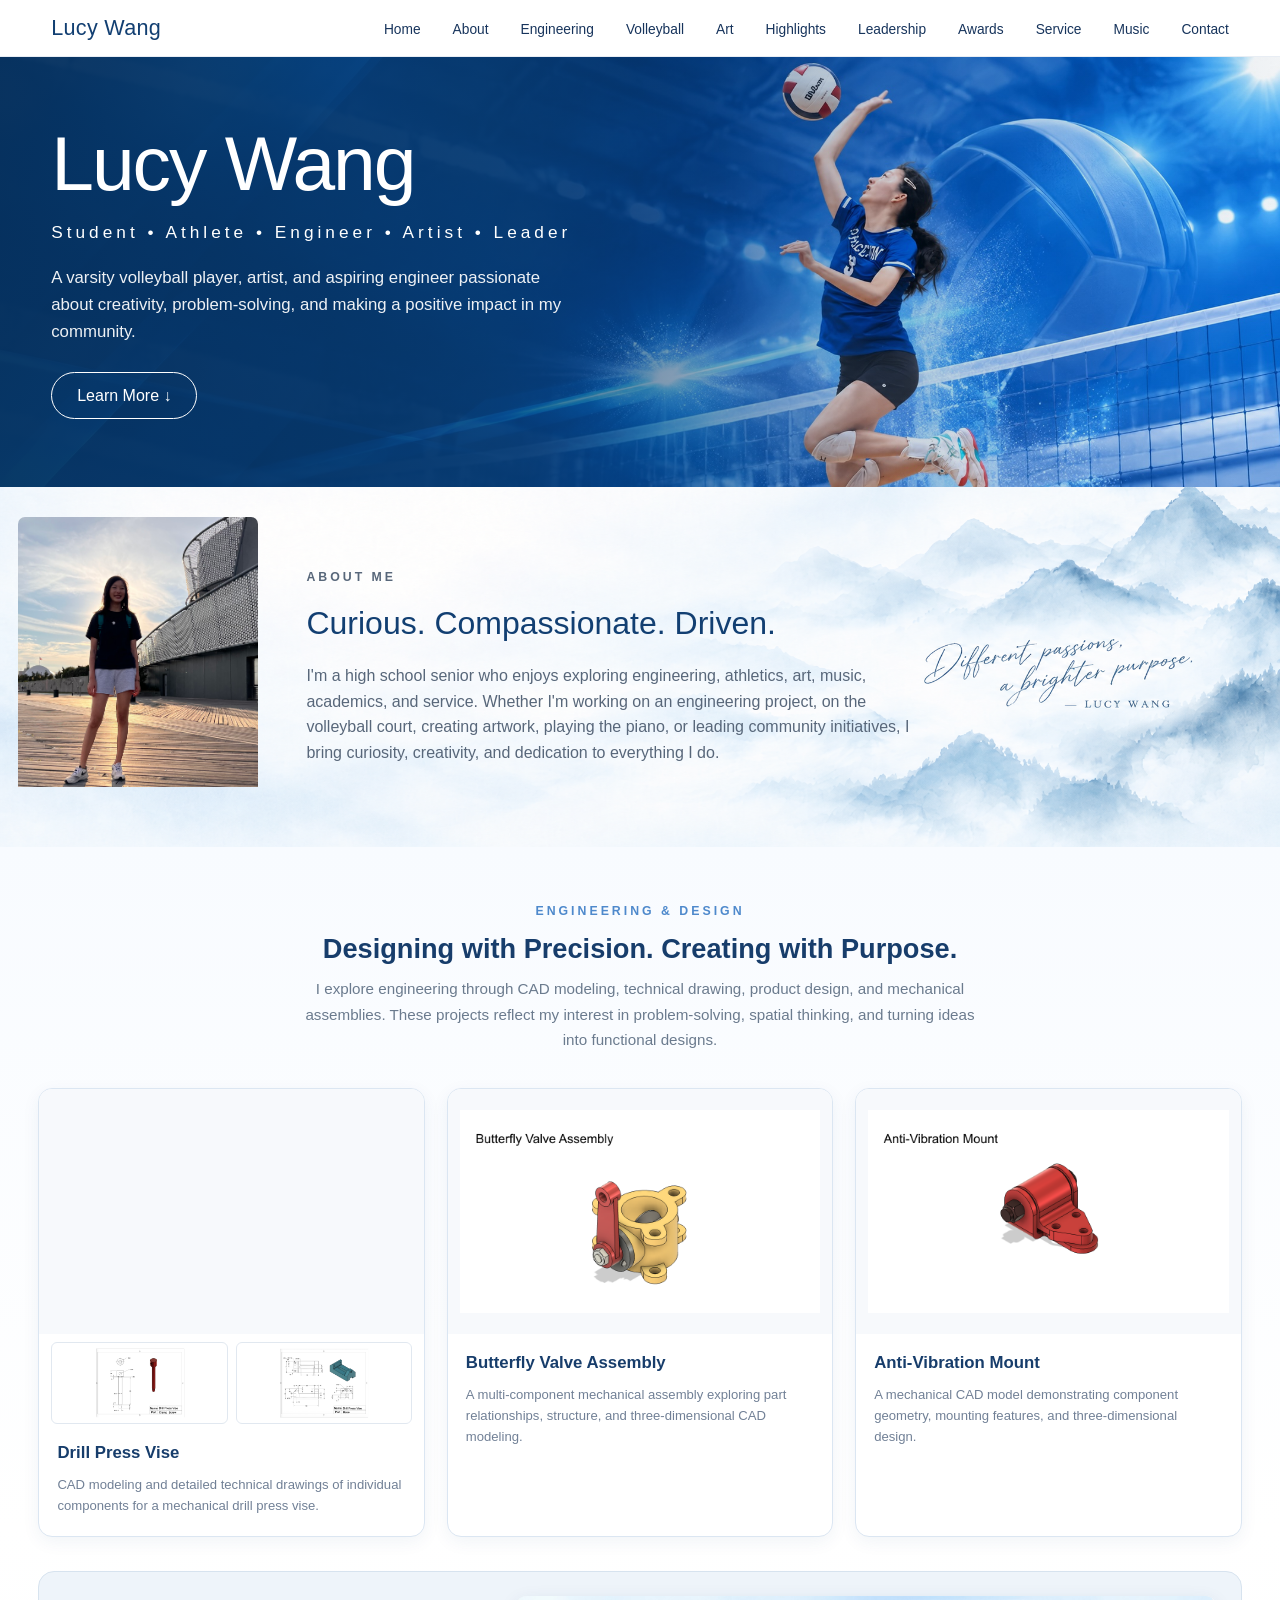
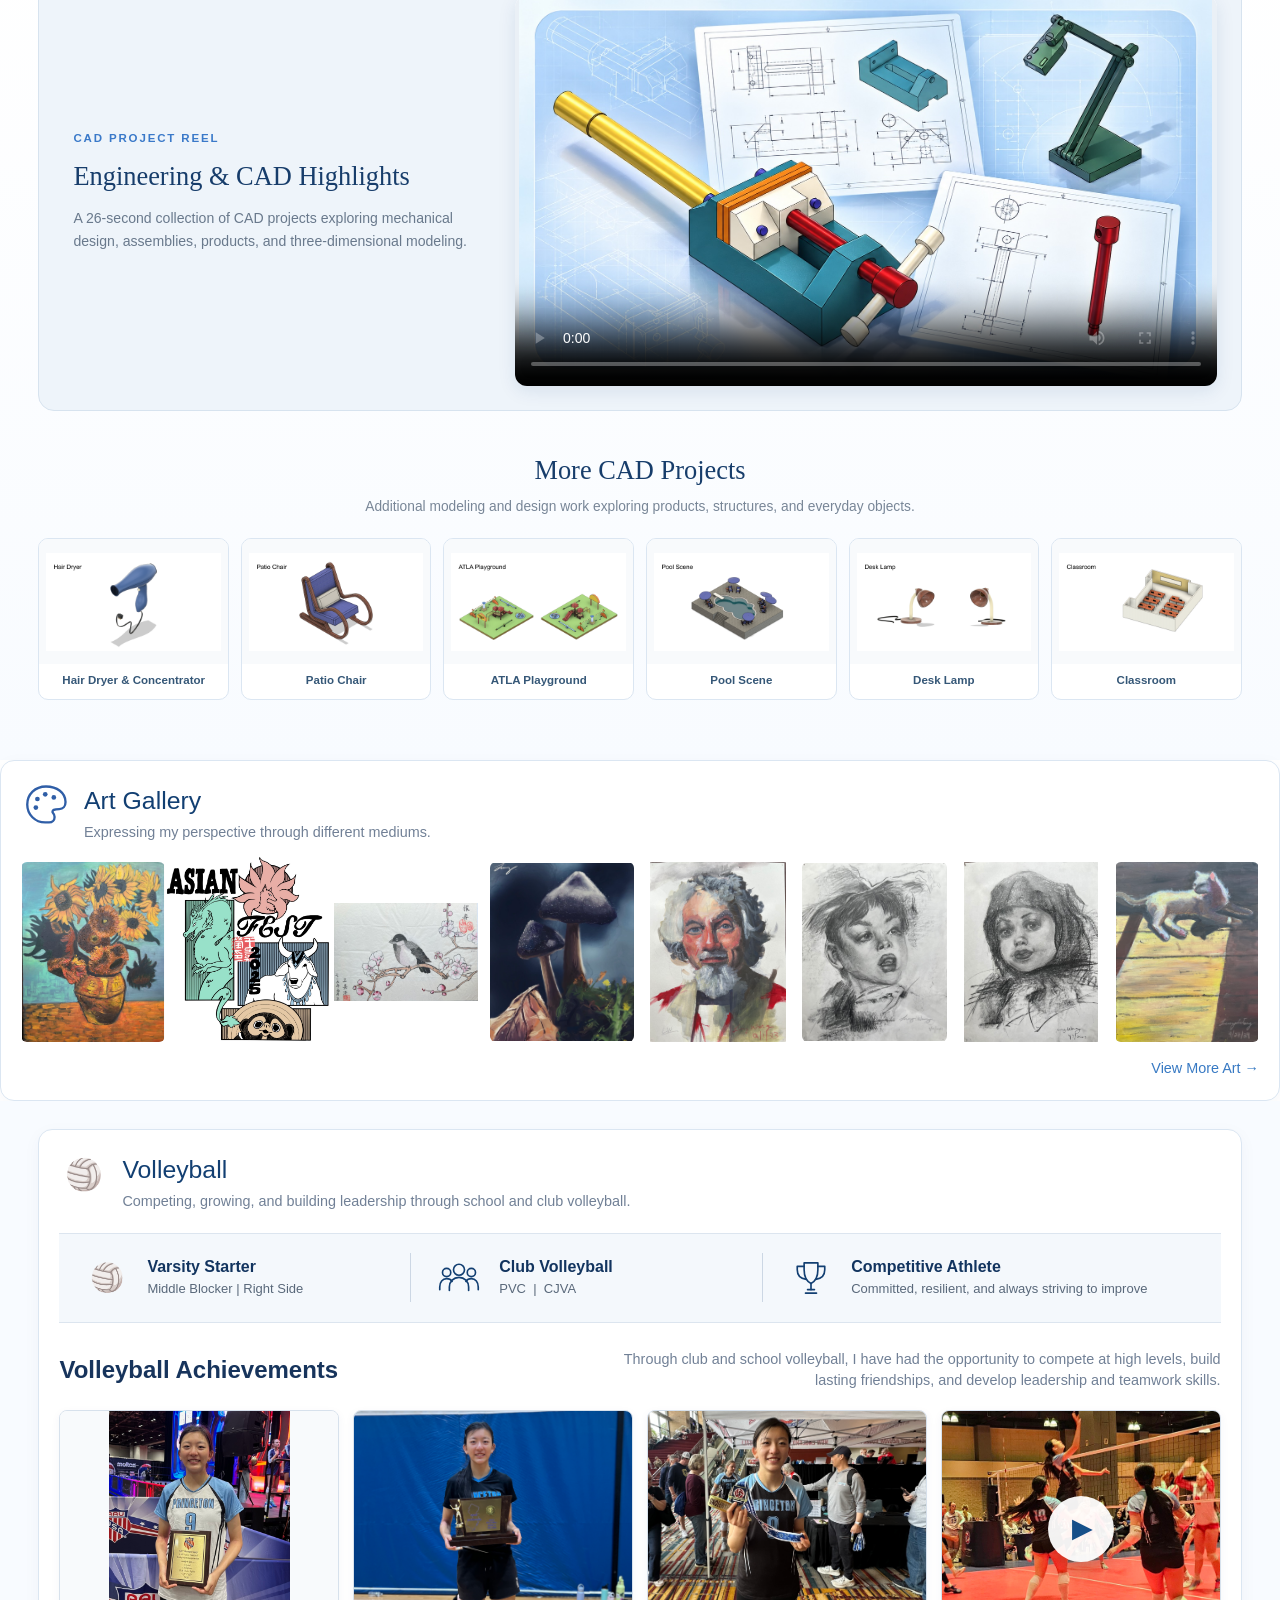
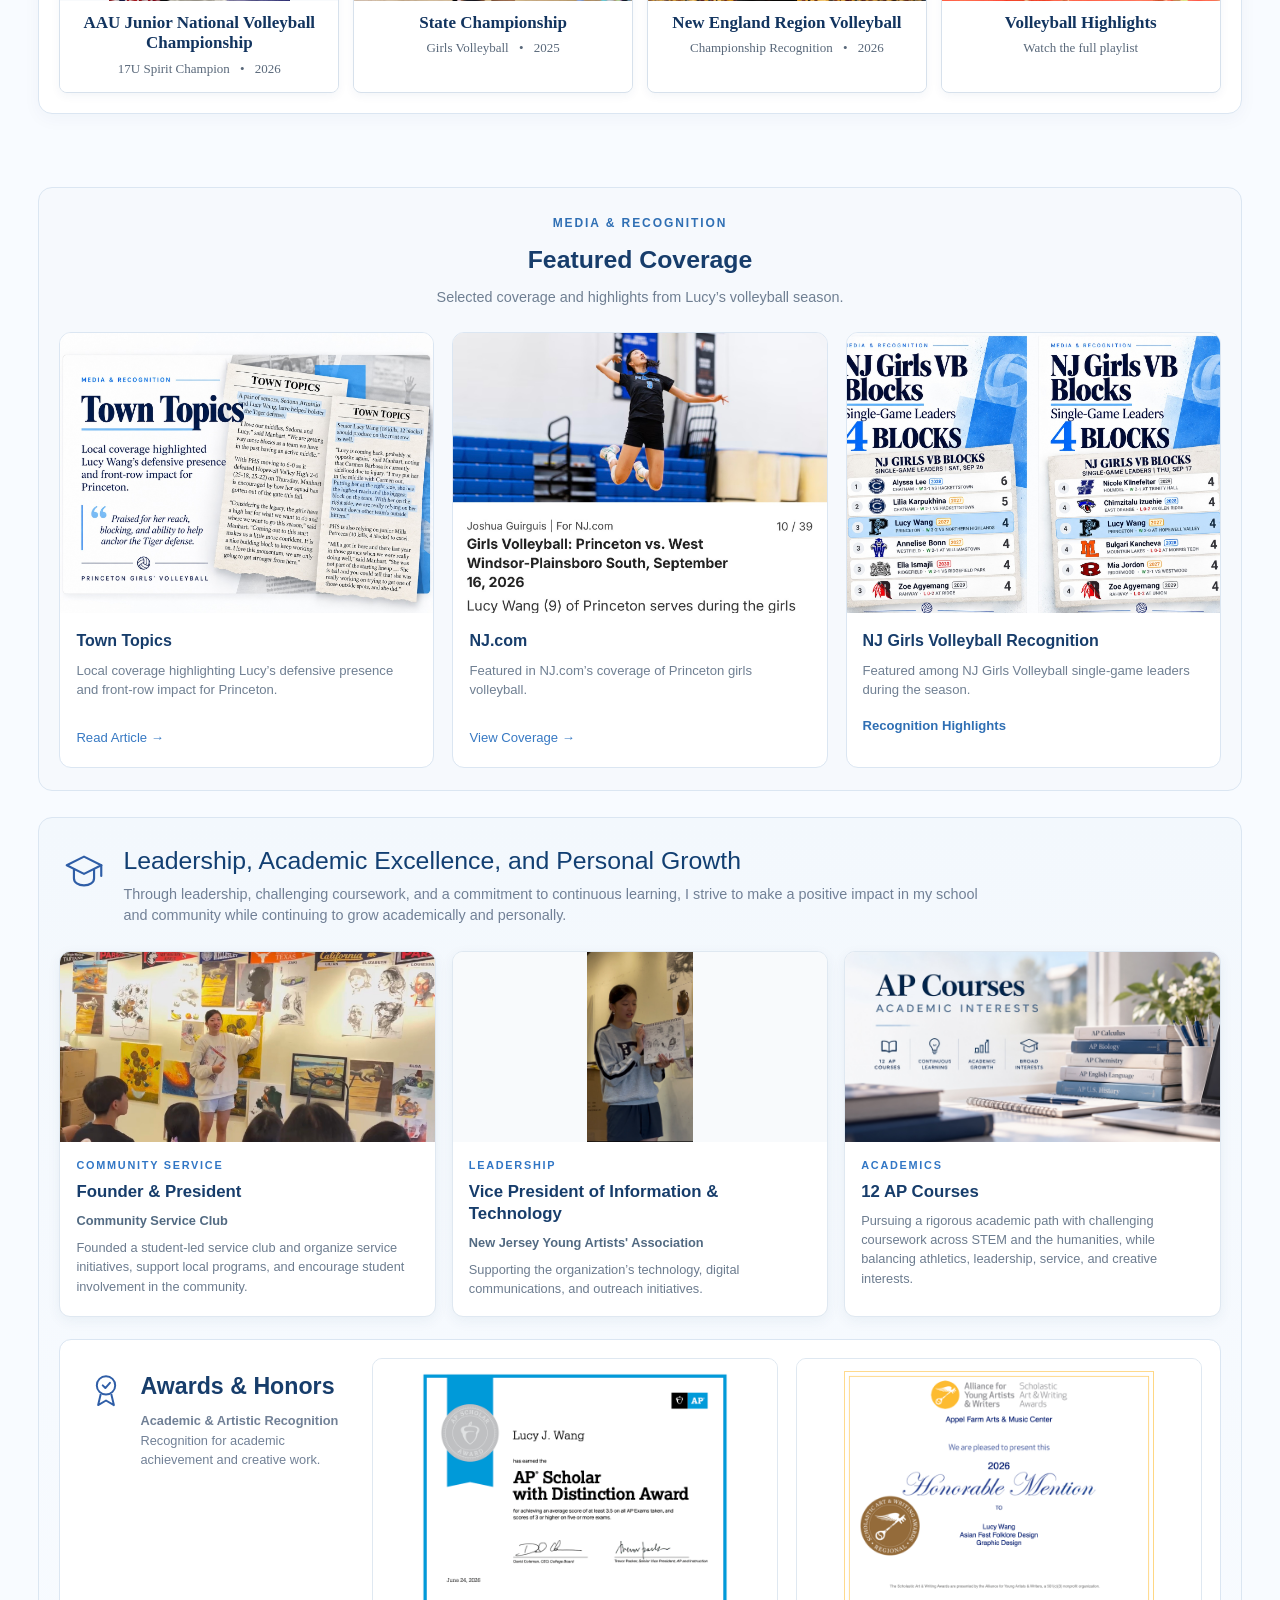
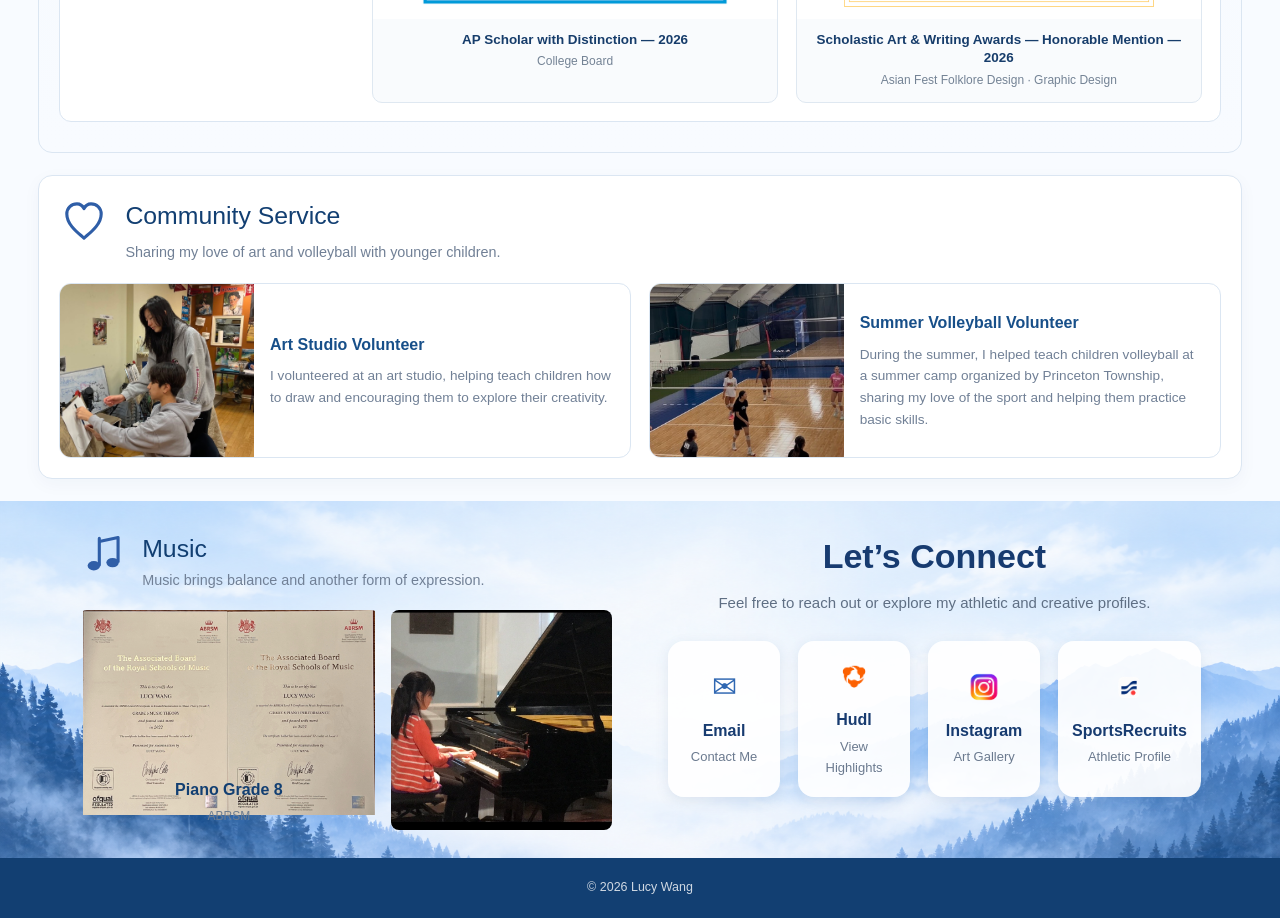
==== index.html @ 26592b7b "Update index.html" ====
<!DOCTYPE html>
<html lang="en">

<head>
  <meta charset="UTF-8">

  <meta name="viewport"
        content="width=device-width, initial-scale=1.0">

  <title>Lucy Wang | Student Portfolio</title>

  <link rel="stylesheet" href="style.css">

  <style>
  #leadership {
    grid-column: 1 / -1;
}

#leadership .leadership-grid {
    grid-template-columns: repeat(3, minmax(0, 1fr));
}
  #service {
    grid-column: 1 / -1;
    scroll-margin-top: 150px;
  }

  .service-grid {
    display: grid;
    grid-template-columns: repeat(2, minmax(0, 1fr));
    gap: 18px;
  }

  .service-card {
    display: grid;
    grid-template-columns: 34% minmax(0, 1fr);
    overflow: hidden;
    border: 1px solid #dbe6f2;
    border-radius: 12px;
    background: white;
  }

  .service-card img {
    width: 100%;
    height: 100%;
    min-height: 170px;
    object-fit: cover;
  }

  .service-content {
    padding: 16px;
    align-self: center;
  }

  .service-content h3 {
    margin-bottom: 8px;
    color: #174f89;
    font-size: 1rem;
  }

  .service-content p {
    color: #718096;
    font-size: 0.85rem;
    line-height: 1.6;
  }

  @media (max-width: 900px) {
    .service-grid {
      grid-template-columns: 1fr;
    }
  }
</style>
</head>


<body>


<!-- =========================
     HEADER / NAVIGATION
========================= -->

<header class="site-header">

  <div class="nav-container">

    <a href="#home" class="logo">
      Lucy Wang
    </a>

    <nav class="main-nav">

      <a href="#home">Home</a>

      <a href="#about">About</a>
      
      <a href="#engineering">Engineering</a>
      
     <a href="#volleyball-achievements">Volleyball</a>

      <a href="#art">Art</a>
      
      <a href="#highlights">Highlights</a>
      
       <a href="#leadership">Leadership</a>

      <a href="#awards">Awards</a>
      
      <a href="#service">Service</a>

      <a href="#music">Music</a>

      <a href="#contact">Contact</a>

    </nav>

  </div>

</header>



<main>


<!-- =========================
     HERO
========================= -->

<section class="hero" id="home">

  <div class="hero-overlay"></div>

  <div class="hero-content">

    <h1>Lucy Wang</h1>

    <p class="hero-subtitle">
      Student • Athlete • Engineer • Artist • Leader
    </p>

    <p class="hero-description">
      A varsity volleyball player, artist, and aspiring engineer passionate about creativity,
      problem-solving, and making a positive impact in my community.
    </p>

    <a href="#about" class="hero-button">
      Learn More ↓
    </a>

  </div>

</section>



<!-- =========================
     ABOUT ME
========================= -->

<section class="about-section" id="about">

  <div class="section-container about-grid">

    <div class="about-photo">

      <img
        src="images/lucy-portrait.jpg"
        alt="Portrait of Lucy Wang">

    </div>


    <div class="about-content">

      <p class="section-label">
        ABOUT ME
      </p>

      <h2>
        Curious. Compassionate. Driven.
      </h2>

      <p>
        I'm a high school senior who enjoys exploring engineering, athletics, art, music, academics, and service. 
        Whether I'm working on an engineering project, on the volleyball court, creating artwork, playing the piano, 
        or leading community initiatives, I bring curiosity, creativity, and dedication to everything I do.
      </p>

    </div>


    <div class="about-quote">

      <p>
       
      </p>


    </div>

  </div>

</section>
  
<!-- =========================
     ENGINEERING & DESIGN
========================= -->

<section class="engineering-section" id="engineering">

  <div class="section-container">

    <!-- Engineering Heading -->
    <div class="engineering-heading">

      <p class="section-label">ENGINEERING & DESIGN</p>

      <h2>Designing with Precision. Creating with Purpose.</h2>

      <p>
        I explore engineering through CAD modeling, technical drawing,
        product design, and mechanical assemblies. These projects reflect
        my interest in problem-solving, spatial thinking, and turning ideas
        into functional designs.
      </p>

    </div>


    <!-- =========================
         FEATURED PROJECTS
    ========================== -->

    <div class="engineering-featured">


      <!-- DRILL PRESS VISE -->
      <article class="engineering-project">

       <div class="engineering-main-image">

  <video
    autoplay
    muted
    loop
    playsinline
    class="engineering-main-video">

    <source
      src="videos/engineering-vise.mp4"
      type="video/mp4">

  </video>

</div>

        <div class="engineering-thumbnails">

          <img
            src="images/engineering-vise-clamp-screw.png"
            alt="Clamp Screw technical drawing">

          <img
            src="images/engineering-vise-base.png"
            alt="Drill Press Vise base technical drawing">

        </div>

        <div class="engineering-project-copy">

          <h3>Drill Press Vise</h3>

          <p>
            CAD modeling and detailed technical drawings of individual
            components for a mechanical drill press vise.
          </p>

        </div>

      </article>


      <!-- BUTTERFLY VALVE -->
      <article class="engineering-project">

        <div class="engineering-main-image">

          <img
            src="images/engineering-butterfly-valve.png"
            alt="Butterfly Valve Assembly CAD model">

        </div>

        <div class="engineering-project-copy">

          <h3>Butterfly Valve Assembly</h3>

          <p>
            A multi-component mechanical assembly exploring part
            relationships, structure, and three-dimensional CAD modeling.
          </p>

        </div>

      </article>


      <!-- ANTI-VIBRATION MOUNT -->
      <article class="engineering-project">

        <div class="engineering-main-image">

          <img
            src="images/engineering-anti-vibration.png"
            alt="Anti-Vibration Mount CAD model">

        </div>

        <div class="engineering-project-copy">

          <h3>Anti-Vibration Mount</h3>

          <p>
            A mechanical CAD model demonstrating component geometry,
            mounting features, and three-dimensional design.
          </p>

        </div>

      </article>

    </div>


    <!-- =========================
         26-SECOND CAD VIDEO
    ========================== -->

    <div class="engineering-reel">

      <div class="engineering-reel-text">

        <span class="engineering-reel-label">
          CAD PROJECT REEL
        </span>

        <h3>Engineering & CAD Highlights</h3>

        <p>
          A 26-second collection of CAD projects exploring mechanical
          design, assemblies, products, and three-dimensional modeling.
        </p>

      </div>


      <div class="engineering-video">

        <video
          controls
          preload="metadata"
          playsinline
          poster="images/engineering-video-cover.jpg">

          <source
            src="videos/engineering-cad-reel.mp4"
            type="video/mp4">

          Your browser does not support the video tag.

        </video>

      </div>

    </div>


    <!-- =========================
         MORE CAD PROJECTS
    ========================== -->

    <div class="engineering-more">

      <div class="engineering-more-heading">

        <h3>More CAD Projects</h3>

        <p>
          Additional modeling and design work exploring products,
          structures, and everyday objects.
        </p>

      </div>


      <div class="engineering-more-grid">


        <figure>
          <img
            src="images/engineering-hair-dryer.png"
            alt="Hair Dryer CAD model">

          <figcaption>
            Hair Dryer & Concentrator
          </figcaption>
        </figure>


        <figure>
          <img
            src="images/engineering-patio-chair.png"
            alt="Patio Chair CAD model">

          <figcaption>
            Patio Chair
          </figcaption>
        </figure>


        <figure>
          <img
            src="images/engineering-playground.png"
            alt="ATLA Playground CAD model">

          <figcaption>
            ATLA Playground
          </figcaption>
        </figure>


        <figure>
          <img
            src="images/engineering-pool.png"
            alt="Pool Scene CAD model">

          <figcaption>
            Pool Scene
          </figcaption>
        </figure>


        <figure>
          <img
            src="images/engineering-desk-lamp.png"
            alt="Desk Lamp CAD model">

          <figcaption>
            Desk Lamp
          </figcaption>
        </figure>


        <figure>
          <img
            src="images/engineering-classroom.png"
            alt="Classroom CAD model">

          <figcaption>
            Classroom
          </figcaption>
        </figure>


      </div>

    </div>

  </div>

</section>

  <!-- =====================
         ART
    ====================== -->

    <article class="portfolio-card"
             id="art">

      <div class="card-heading">

        <div>

         <span class="card-icon" aria-hidden="true">
  <svg viewBox="0 0 64 64" xmlns="http://www.w3.org/2000/svg">
    <path
      d="M32 7C18 7 8 17 8 30c0 13 10 23 23 23h5c4 0 7-3 7-7
         0-2-1-4-2-5-1-1-1-3 1-4 2-1 4-1 7-1 5 0 8-4 8-9
         C57 15 46 7 32 7z"
      fill="none"
      stroke="currentColor"
      stroke-width="3"
      stroke-linejoin="round"
    />
    <circle cx="21" cy="23" r="3" fill="currentColor"/>
    <circle cx="31" cy="17" r="3" fill="currentColor"/>
     <circle cx="42" cy="21" r="3" fill="currentColor"/>
    <circle cx="19" cy="34" r="3" fill="currentColor"/>
  </svg>
</span>

          <div>

            <h2>Art Gallery</h2>

            <p>
              Expressing my perspective through different mediums.
            </p>

          </div>

        </div>

      </div>


      <div class="art-grid">

  <img src="images/art1.jpg"
       alt="Artwork by Lucy Wang">

  <img src="images/asian-night-design.jpg"
  alt="Asian Night Design"
  class="asian-night-thumb"
>     
  <img src="images/art3.jpg"
       alt="Artwork by Lucy Wang">

  <img src="images/art5.jpg"
       alt="Artwork by Lucy Wang">

  <img src="images/art6.jpg"
       alt="Artwork by Lucy Wang">

  <img src="images/art7.jpg"
       alt="Artwork by Lucy Wang">

  <img src="images/art8.jpg"
       alt="Artwork by Lucy Wang">

    <img src="images/art2.jpg"
       alt="Artwork by Lucy Wang">

</div>


      <a
        class="text-link"
        href="art.html"
         target="_blank"
        rel="noopener noreferrer">

        View More Art →

      </a>

</article>
  
<!-- =========================
     VOLLEYBALL ACHIEVEMENTS
========================= -->

<section class="volleyball-achievements" id="volleyball-achievements">

  <div class="section-container">

    <!-- VOLLEYBALL SECTION HEADER -->

<div class="card-heading volleyball-main-heading">

  <div>

    <span class="card-icon">
      <img
        src="images/volleyball-icon.svg"
        alt="Volleyball icon"
        class="card-icon-img">
    </span>

    <div>

      <h2>Volleyball</h2>

      <p>
        Competing, growing, and building leadership through
        school and club volleyball.
      </p>

    </div>

  </div>

</div>

    <!-- =========================
         TOP THREE HIGHLIGHTS
    ========================== -->

    <div class="achievement-stats">


      <!-- VARSITY STARTER -->

      <div class="achievement-stat">

       <div class="achievement-symbol">
    <img
    src="images/volleyball-icon.svg"
    alt="Volleyball"
    class="achievement-volleyball-icon">
        </div>


        <div class="achievement-stat-text">

          <strong>
            Varsity Starter
          </strong>

          <span>
            Middle Blocker | Right Side
          </span>

        </div>

      </div>



      <!-- CLUB VOLLEYBALL -->

      <div class="achievement-stat">

        <div class="achievement-symbol">

          <!-- Team Line Icon -->
          <svg viewBox="0 0 64 64" aria-hidden="true">

            <circle
              cx="32"
              cy="20"
              r="8">
            </circle>

            <circle
              cx="14"
              cy="24"
              r="6">
            </circle>

            <circle
              cx="50"
              cy="24"
              r="6">
            </circle>

            <path
              d="M18 50v-5c0-8 6-14 14-14s14 6 14 14v5">
            </path>

            <path
              d="M4 49v-4c0-7 4-12 10-12 3 0 6 1 8 4">
            </path>

            <path
              d="M60 49v-4c0-7-4-12-10-12-3 0-6 1-8 4">
            </path>

          </svg>

        </div>


        <div class="achievement-stat-text">

          <strong>
            Club Volleyball
          </strong>

          <span>
            PVC &nbsp;|&nbsp; CJVA
          </span>

        </div>

      </div>



      <!-- COMPETITIVE ATHLETE -->

      <div class="achievement-stat">

        <div class="achievement-symbol">

          <!-- Trophy Line Icon -->
          <svg viewBox="0 0 64 64" aria-hidden="true">

            <path
              d="M22 10h20v10c0 10-4 17-10 20-6-3-10-10-10-20z">
            </path>

            <path
              d="M22 15H12v5c0 8 5 13 13 14">
            </path>

            <path
              d="M42 15h10v5c0 8-5 13-13 14">
            </path>

            <path
              d="M32 40v9">
            </path>

            <path
              d="M27 49h10">
            </path>

            <path
              d="M24 54h16">
            </path>

          </svg>

        </div>


        <div class="achievement-stat-text">

          <strong>
            Competitive Athlete
          </strong>

          <span>
            Committed, resilient, and always striving to improve
          </span>

        </div>

      </div>

    </div>



    <!-- =========================
         SECTION TITLE
    ========================== -->

    <div class="achievement-heading">

      <h2>
        Volleyball Achievements
      </h2>

      <p>
        Through club and school volleyball, I have had the opportunity
        to compete at high levels, build lasting friendships, and
        develop leadership and teamwork skills.
      </p>

    </div>



    <!-- =========================
         THREE ACHIEVEMENT CARDS
    ========================== -->

   <div class="achievement-grid">

  <!-- 1. AAU NATIONAL CHAMPIONSHIP -->
  <article class="achievement-card">

    <img
      src="images/volleyball-aau-champion.jpg"
      alt="AAU Junior National Volleyball Championship recognition">

    <div class="achievement-card-copy">
      <h3>AAU Junior National Volleyball Championship</h3>

      <p>
        17U Spirit Champion
        <span>•</span>
        2026
      </p>
    </div>

  </article>


  <!-- 2. STATE CHAMPIONSHIP -->
  <article class="achievement-card">

    <img
      src="images/volleyball-state-championship.jpg"
      alt="State Championship recognition">

    <div class="achievement-card-copy">
      <h3>State Championship</h3>

      <p>
        Girls Volleyball
        <span>•</span>
        2025
      </p>
    </div>

  </article>


  <!-- 3. NEW ENGLAND REGION -->
  <article class="achievement-card">

    <img
      src="images/volleyball-new-england.jpg"
      alt="New England Region Volleyball recognition">

    <div class="achievement-card-copy">
      <h3>New England Region Volleyball</h3>

      <p>
        Championship Recognition
        <span>•</span>
        2026
      </p>
    </div>

  </article>


  <!-- 4. VOLLEYBALL HIGHLIGHT -->
  <a
  class="achievement-card achievement-highlight"
  href="https://www.youtube.com/watch?v=K-hqTCpKHnc&list=PLHcpbSh4NYRc&index=1"
  target="_blank"
  rel="noopener noreferrer">
    
    <div class="highlight-image">

      <img
        src="images/volleyball-highlight.jpg"
        alt="Lucy Wang volleyball highlights">

      <div class="highlight-play">
        ▶
      </div>

    </div>

    <div class="achievement-card-copy">

      <h3>Volleyball Highlights</h3>

      <p>
        Watch the full playlist
      </p>

    </div>

  </a>

</div>

  </div>

</section>

<!-- END VOLLEYBALL ACHIEVEMENTS -->

<!-- =========================
     MAIN PORTFOLIO GRID
========================= -->

<section class="portfolio-section">

  <div class="section-container portfolio-grid">
    

<!-- =========================
     MEDIA & RECOGNITION
========================= -->

<section class="media-recognition" id="highlights">

    <div class="media-heading">
        <span>MEDIA & RECOGNITION</span>
        <h2>Featured Coverage</h2>
        <p>
            Selected coverage and highlights from Lucy’s volleyball season.
        </p>
    </div>

    <div class="media-grid">

        <!-- TOWN TOPICS -->
        <article class="media-card">

            <img
                src="images/town-topics.jpg"
                alt="Town Topics coverage of Lucy Wang and Princeton volleyball"
                class="media-image"
            >

            <div class="media-content">
                <h3>Town Topics</h3>

                <p>
                    Local coverage highlighting Lucy’s defensive presence
                    and front-row impact for Princeton.
                </p>

                <a
  href="https://www.towntopics.com/2026/09/02/phs-girls-volleyball-eyeing-a-state-title-4-peat-as-it-works-new-faces-into-its-starting-rotation/"
  target="_blank"
  rel="noopener noreferrer"
  class="text-link"
>
  Read Article →
</a>
            </div>

        </article>


        <!-- NJ.COM -->
        <article class="media-card">

            <img
                src="images/nj-com.jpg"
                alt="NJ.com coverage featuring Lucy Wang"
                class="media-image"
            >

            <div class="media-content">
                <h3>NJ.com</h3>

                <p>
                    Featured in NJ.com’s coverage of Princeton
                    girls volleyball.
                </p>

                <a
                    href="https://www.nj.com/highschoolsports/2026/09/girls-volleyball-photos-west-windsor-plainsboro-south-at-princeton-sept-26-2026.html"
                    target="_blank"
                    rel="noopener noreferrer"
                    class="text-link"
                >
                    View Coverage →
                </a>
            </div>

        </article>


        <!-- BLOCKS RECOGNITION -->
        <article class="media-card">

            <img
                src="images/blocks-recognition.jpg"
                alt="Lucy Wang listed among New Jersey single-game block leaders"
                class="media-image"
            >

            <div class="media-content">
                <h3>NJ Girls Volleyball Recognition</h3>

               <p>
    Featured among NJ Girls Volleyball single-game leaders during the season.
</p>

                <span class="recognition-label">
    Recognition Highlights
</span>
            </div>

        </article>

    </div>

</section>

    <!-- =========================
     LEADERSHIP & ACADEMICS
========================= -->

<section class="leadership-academics" id="leadership">

  <!-- SECTION HEADER -->
  <div class="leadership-main-heading">

    <span class="leadership-icon" aria-hidden="true">
      <svg viewBox="0 0 64 64" xmlns="http://www.w3.org/2000/svg">
        <path
          d="M8 24L32 12L56 24L32 36L8 24Z"
          fill="none"
          stroke="currentColor"
          stroke-width="3"
          stroke-linejoin="round"/>
        <path
          d="M18 30V42C18 48 24 52 32 52C40 52 46 48 46 42V30"
          fill="none"
          stroke="currentColor"
          stroke-width="3"
          stroke-linecap="round"/>
        <path
          d="M56 24V39"
          fill="none"
          stroke="currentColor"
          stroke-width="3"
          stroke-linecap="round"/>
      </svg>
    </span>

    <div>
     
      <h2>
        Leadership, Academic Excellence, and Personal Growth
      </h2>

      <p class="leadership-intro">
        Through leadership, challenging coursework, and a commitment to continuous learning, 
        I strive to make a positive impact in my school and community while continuing to grow academically and personally.
      </p>
    </div>

  </div>


  <!-- THREE MAIN CARDS -->
  <div class="leadership-academics-grid">

    <!-- COMMUNITY SERVICE CLUB -->
    <article class="la-card">

      <img
        src="images/leadership.jpg"
        alt="Community service activities">

      <div class="la-card-content">

        <span class="la-label">
          COMMUNITY SERVICE
        </span>

        <h3>
          Founder & President
        </h3>
         <p class="la-subtitle">
          Community Service Club
        </p>
        <p>
          Founded a student-led service club and organize service initiatives, 
          support local programs, and encourage student involvement in the community.
        </p>
        
      </div>

    </article>


    <!-- NJYAA -->
    <article class="la-card">

      <img
        src="images/njyaa.jpg"
        alt="New Jersey Young Artists' Association">

      <div class="la-card-content">

        <span class="la-label">
          LEADERSHIP
        </span>

        <h3>
          Vice President of Information & Technology
        </h3>

        <p class="la-subtitle">
          New Jersey Young Artists' Association
        </p>

        <p>
          Supporting the organization’s technology, digital communications, and outreach initiatives.
        </p>

      </div>

    </article>


    <!-- ACADEMICS -->
    <article class="la-card">

      <img
        src="images/academics.jpg"
        alt="Academic coursework">

      <div class="la-card-content">

        <span class="la-label">
          ACADEMICS
        </span>

        <h3>
          12 AP Courses
        </h3>

        <p>
          Pursuing a rigorous academic path with challenging coursework across STEM and the humanities,
          while balancing athletics, leadership, service, and creative interests.
        </p>

      </div>

    </article>

  </div>


  <!-- AWARDS & HONORS - FULL WIDTH ROW -->
 <div class="awards-honors-row" id="awards">
   
    <div class="awards-heading">

      <span class="awards-icon" aria-hidden="true">
        <svg viewBox="0 0 64 64" xmlns="http://www.w3.org/2000/svg">
          <circle
            cx="32"
            cy="25"
            r="14"
            fill="none"
            stroke="currentColor"
            stroke-width="3"/>
          <path
            d="M24 38L20 55L32 48L44 55L40 38"
            fill="none"
            stroke="currentColor"
            stroke-width="3"
            stroke-linejoin="round"/>
          <path
            d="M27 25L31 29L38 21"
            fill="none"
            stroke="currentColor"
            stroke-width="3"
            stroke-linecap="round"
            stroke-linejoin="round"/>
        </svg>
      </span>

      <div>
        <h3>
  Awards & Honors
</h3>

<p class="awards-subtitle">
  Academic & Artistic Recognition
</p>

<p>
  Recognition for academic achievement and creative work.
</p>
      </div>

    </div>


    <article class="award-certificate">

      <img
        src="images/ap-scholar-distinction.png"
        alt="AP Scholar with Distinction Award">

      <div class="award-certificate-copy">
        <strong>
          AP Scholar with Distinction — 2026
        </strong>

        <span>
          College Board
        </span>
      </div>

    </article>


    <article class="award-certificate">

      <img
        src="images/Honorable_Mention_Certificate.png"
        alt="Scholastic Art and Writing Awards Honorable Mention">

      <div class="award-certificate-copy">
        <strong>
          Scholastic Art & Writing Awards — Honorable Mention — 2026
        </strong>

        <span>
          Asian Fest Folklore Design · Graphic Design
        </span>
      </div>

    </article>

  </div>

</section>

<section class="portfolio-card" id="service">
 
    <div class="card-heading">

        <span class="card-icon" aria-hidden="true">
            <svg viewBox="0 0 64 64" xmlns="http://www.w3.org/2000/svg">
                <path
                    d="M32 54
                       C27 49 10 38 10 23
                       C10 15 16 10 23 10
                       C27 10 30 12 32 16
                       C34 12 37 10 41 10
                       C48 10 54 15 54 23
                       C54 38 37 49 32 54Z"
                    fill="none"
                    stroke="currentColor"
                    stroke-width="4"
                    stroke-linecap="round"
                    stroke-linejoin="round"/>
            </svg>
        </span>

        <div>
            <h2>Community Service</h2>
            <p>Sharing my love of art and volleyball with younger children.</p>
        </div>

    </div>

  
  <div class="service-grid">

    <article class="service-card">
      <img
        src="images/art-volunteer.jpg"
        alt="Lucy helping children learn to draw"
        loading="lazy">

      <div class="service-content">
        <h3>Art Studio Volunteer</h3>
        <p>
          I volunteered at an art studio, helping teach children
          how to draw and encouraging them to explore their creativity.
        </p>
      </div>
    </article>

    <article class="service-card">
      <img
        src="images/volleyball-volunteer.jpg"
        alt="Lucy teaching children volleyball at summer camp"
        loading="lazy">

      <div class="service-content">
        <h3>Summer Volleyball Volunteer</h3>
        <p>
          During the summer, I helped teach children volleyball at a summer camp organized
by Princeton Township, sharing my love of the sport and
          helping them practice basic skills.
        </p>
      </div>
    </article>

  </div>
</section>
 <div class="music-contact-row">
  <article class="portfolio-card"
             id="music">

      <div class="card-heading">

        <div>

          <span class="card-icon" aria-hidden="true">
  <svg viewBox="0 0 64 64" xmlns="http://www.w3.org/2000/svg">
    <path d="M26 12v34"
      fill="none"
      stroke="currentColor"
      stroke-width="4"
      stroke-linecap="round"/>
    <path d="M26 16l24-5v32"
      fill="none"
      stroke="currentColor"
      stroke-width="4"
      stroke-linejoin="round"/>
    <ellipse cx="19" cy="47" rx="8" ry="6" fill="currentColor"/>
    <ellipse cx="43" cy="43" rx="8" ry="6" fill="currentColor"/>
  </svg>
</span>

          <div>

            <h2>Music</h2>

            <p>
              Music brings balance and another form of expression.
            </p>

          </div>

        </div>

      </div>


      <div class="music-grid">

        <img
          src="images/piano.jpg"
          alt="Lucy playing piano">


        <div class="certificate-card">

          <img
            src="images/piano-certificate.jpg"
            alt="Piano Grade 8 Certificate">

          <div class="certificate-caption">

            <strong>
              Piano Grade 8
            </strong>

            <span>
              ABRSM
            </span>

          </div>

        </div>

      </div>

    </article>


<!-- =========================
     CONTACT
========================= -->

  <section id="contact" class="contact-section">
  <div class="contact-overlay">
    <div class="contact-container">
      <h2>Let’s Connect</h2>
      <p class="contact-subtitle">
        Feel free to reach out or explore my athletic and creative profiles.
      </p>

      <div class="contact-links">
        <!-- Email -->
        <a href="mailto:shangxu0619@gmail.com" class="contact-card">
          <div class="email-icon">✉</div>
          <h3>Email</h3>
          <p>Contact Me</p>
        </a>

        <!-- Hudl -->
<a href="https://www.hudl.com/profile/24652477/Lucy-Wang/"
   target="_blank"
   rel="noopener noreferrer"
   class="contact-card">

  <img src="images/hudl-logo.png"
       alt="Hudl"
       class="contact-logo-img">

  <h3>Hudl</h3>
  <p>View Highlights</p>

</a>
       <!-- Instagram -->
<a href="https://www.instagram.com/luce_leaf/"
   target="_blank"
   rel="noopener noreferrer"
   class="contact-card">

  <img src="images/instagram-logo.png"
       alt="Instagram"
       class="contact-logo-img">

  <h3>Instagram</h3>
  <p>Art Gallery</p>

</a>

        <!-- SportsRecruits -->
        <a href="https://my.sportsrecruits.com/athlete/lucy_wang/" target="_blank" class="contact-card">
          <img src="images/sportsrecruits-logo.png" alt="SportsRecruits" class="contact-logo-img">
          <h3>SportsRecruits</h3>
          <p>Athletic Profile</p>
        </a>
      </div>
    </div>
  </div>
</section>
 </div>
    
 </div>
</section>
<!-- =========================
     FOOTER
========================= -->

<footer>

  <p>
    © 2026 Lucy Wang
  </p>

</footer>

  <div class="cad-lightbox" id="cadLightbox">
  <span class="cad-lightbox-close" id="cadLightboxClose">&times;</span>
  <img id="cadLightboxImage" src="" alt="Expanded CAD project">
</div>
  
<script>
  if ('scrollRestoration' in history) {
    history.scrollRestoration = 'manual';
  }

  window.addEventListener('load', function () {
    setTimeout(function () {
      window.scrollTo(0, 0);
    }, 50);
  });

const volleyballHighlight = document.querySelector('.achievement-highlight');

if (volleyballHighlight && window.innerWidth <= 768) {
  volleyballHighlight.href =
    'https://www.youtube.com/embed?listType=playlist&list=PLHcpbSh4NYRc&autoplay=1&playsinline=1';
} 

const cadImages = document.querySelectorAll(
  '.engineering-main-image img, .engineering-thumbnails img, .engineering-more-grid img'
);
const cadLightbox = document.getElementById('cadLightbox');
const cadLightboxImage = document.getElementById('cadLightboxImage');
const cadLightboxClose = document.getElementById('cadLightboxClose');

cadImages.forEach(function(img) {
  img.addEventListener('click', function() {
    cadLightboxImage.src = this.src;
    cadLightboxImage.alt = this.alt;
    cadLightbox.classList.add('active');
  });
});

cadLightboxClose.addEventListener('click', function() {
  cadLightbox.classList.remove('active');
});

cadLightbox.addEventListener('click', function(event) {
  if (event.target === cadLightbox) {
    cadLightbox.classList.remove('active');
  }
});
</script>
  
<script>
document.addEventListener('DOMContentLoaded', function () {

  const lightbox = document.getElementById('cadLightbox');
  const lightboxImage = document.getElementById('cadLightboxImage');
  const closeButton = document.getElementById('cadLightboxClose');

  document.addEventListener('click', function (event) {

    const img = event.target.closest(
      '.engineering-main-image img, .engineering-thumbnails img, .engineering-more-grid img'
    );

    if (img) {
      lightboxImage.src = img.src;
      lightboxImage.alt = img.alt || 'CAD project';
      lightbox.classList.add('active');
    }

  });

  closeButton.addEventListener('click', function (event) {
    event.stopPropagation();
    lightbox.classList.remove('active');
  });

  lightbox.addEventListener('click', function (event) {
    if (event.target === lightbox) {
      lightbox.classList.remove('active');
    }
  });

});
</script>
  
</body>

</html>
---- style.css ----
/* =====================================
   BASIC RESET
===================================== */

* {
  margin: 0;
  padding: 0;
  box-sizing: border-box;
}


html {
  scroll-behavior: smooth;
}


body {
  font-family:
    Arial,
    Helvetica,
    sans-serif;

  color: #17345c;
  background: #ffffff;

  line-height: 1.6;
}

/* ===== MOBILE MUSIC PHOTO FIX ===== */
@media (max-width: 680px) {

  .music-grid {
    grid-template-columns: 1fr !important;
  }

  .music-grid > img {
    width: 100% !important;
    height: auto !important;
    max-height: none !important;
    object-fit: contain !important;
    object-position: center !important;
  }

}
img {
  display: block;
  width: 100%;
}


a {
  text-decoration: none;
  color: inherit;
}



/* =====================================
   GENERAL LAYOUT
===================================== */

.section-container {
  width: min(1260px, 94%);
  margin: 0 auto;
}



/* =====================================
   HEADER
===================================== */

.site-header {
  background: rgba(255, 255, 255, 0.97);

  position: sticky;
  top: 0;

  z-index: 1000;

  border-bottom: 1px solid #e8edf4;
}


.nav-container {
  width: min(1180px, 92%);

  margin: auto;

  height: 56px;

  display: flex;

  justify-content: space-between;
  align-items: center;
}


.logo {
  font-size: 1.35rem;

  color: #123f72;

  font-weight: 500;

  letter-spacing: 0.3px;
}


.main-nav {
  display: flex;

  gap: 32px;
}


.main-nav a {
  font-size: 0.86rem;

  color: #17345c;

  position: relative;

  padding: 18px 0 14px;
}


.main-nav a::after {
  content: "";

  position: absolute;

  left: 0;
  bottom: 10px;

  height: 2px;
  width: 0;

  background: #3a79c9;

  transition: 0.3s;
}


.main-nav a:hover::after {
  width: 100%;
}



/* =====================================
   HERO
===================================== */

.hero {
  min-height: 430px;

  background-image:
    url("images/hero-volleyball.jpg");

  background-size: cover;

  background-position:
80% center;
  position: relative;

  display: flex;

  align-items: center;
}


.hero-overlay {
  position: absolute;

  inset: 0;

  background:
    linear-gradient(
      90deg,
      rgba(6, 48, 91, 0.93) 0%,
      rgba(8, 59, 108, 0.77) 38%,
      rgba(5, 51, 96, 0.22) 68%,
      rgba(5, 51, 96, 0.05) 100%
    );
}


.hero-content {
  width: min(1180px, 92%);

  margin: auto;

  position: relative;

  z-index: 2;

  color: white;
}


.hero h1 {
  font-size: clamp(3.2rem, 6vw, 5.6rem);

  font-weight: 400;

  letter-spacing: -2px;

  line-height: 1;
}


.hero-subtitle {
  margin-top: 18px;

  font-size: 1.08rem;

  letter-spacing: 4px;
}


.hero-description {
  width: min(520px, 90%);

  margin-top: 18px;

  font-size: 1.05rem;

  color: rgba(255, 255, 255, 0.93);
}


.hero-button {
  display: inline-block;

  margin-top: 26px;

  padding: 10px 25px;

  border: 1px solid white;

  border-radius: 30px;

  color: white;

  transition: 0.3s;
}


.hero-button:hover {
  background: white;

  color: #123f72;
}



/* =====================================
   ABOUT
===================================== */

.about-section {
  padding: 30px 0;

  background-image: url("images/about-background.png");
  background-size: cover;
  background-position: center right;
  background-repeat: no-repeat;
}


.about-grid {
  display: grid;

  grid-template-columns:
    240px 1fr 280px;

  gap: 28px;

  align-items: center;
}


.about-photo img {
  width: 100%;
  height: 300px;
  object-fit: contain;
  object-position: center top;
  border-radius: 7px;
  background: transparent;
   transform: translateX(-20px);
}


.section-label {
  font-size: 0.77rem;

  color: #4e89cc;

  letter-spacing: 3px;

  margin-bottom: 10px;

  font-weight: bold;
}


.about-content h2 {
  font-size: 2rem;

  font-weight: 400;

  margin-bottom: 14px;

  color: #123f72;
}


.about-content p {
  color: #58677a;

  max-width: 650px;
}


.about-quote {
  text-align: center;

  color: #2b69a9;

  padding: 30px;
}


.about-quote p {
  font-family:
    Georgia,
    serif;

  font-style: italic;

  font-size: 1.45rem;
}


.about-quote span {
  display: block;

  margin-top: 12px;

  font-size: 0.75rem;

  letter-spacing: 2px;

  text-transform: uppercase;
}



/* =====================================
   PORTFOLIO AREA
===================================== */

.portfolio-section {
  background: #f8fbff;

  padding: 35px 0 0;
}


.portfolio-grid {
  display: grid;

  grid-template-columns:
    repeat(2, 1fr);

  gap: 22px;
}


.portfolio-card {
  background: white;

  border:
    1px solid #dbe6f2;

  border-radius: 14px;

  padding: 20px;

  box-shadow:
    0 5px 18px
    rgba(18, 63, 114, 0.04);
}
/* ========================================
   MEDIA & RECOGNITION
======================================== */

.media-recognition {
  grid-column: 1 / -1;
  margin: 10px 0 4px;
  padding: 26px 20px 22px;

  background: #f6f9fd;
  border: 1px solid #dbe6f2;
  border-radius: 14px;
}


.media-heading {
  text-align: center;
  margin-bottom: 24px;
}


.media-heading span {
  display: block;

  color: #2f6fb4;
  font-size: 0.75rem;
  font-weight: 600;
  letter-spacing: 0.16em;

  margin-bottom: 7px;
}


.media-heading h2 {
  margin: 0 0 7px;

  color: #173d6b;
  font-size: 1.55rem;
  font-weight: 600;
}


.media-heading p {
  margin: 0;

  color: #6f7f92;
  font-size: 0.9rem;
  line-height: 1.5;
}


/* 3 media cards */
.media-grid {
  display: grid;
  grid-template-columns: repeat(3, 1fr);
  gap: 18px;
}


.media-card {
  overflow: hidden;

  background: #ffffff;
  border: 1px solid #dbe6f2;
  border-radius: 12px;

  transition: transform 0.25s ease,
              box-shadow 0.25s ease;
}


.media-card:hover {
  transform: translateY(-3px);
  box-shadow: 0 8px 22px rgba(30, 68, 110, 0.12);
}


.media-image {
  display: block;

  width: 100%;
  aspect-ratio: 4 / 3;
  object-fit: cover;
}


.media-content {
  padding: 15px 16px 17px;
}


.media-content h3 {
  margin: 0 0 7px;

  color: #173d6b;
  font-size: 1rem;
}


.media-content p {
  margin: 0 0 12px;

  color: #6f7f92;
  font-size: 0.82rem;
  line-height: 1.5;
}


.media-content .text-link {
  font-size: 0.82rem;
}


.recognition-label {
  color: #2f6fb4;
  font-size: 0.82rem;
  font-weight: 600;
}


/* PHONE / TABLET */
@media (max-width: 800px) {

  .media-grid {
    grid-template-columns: 1fr;
  }

  .media-recognition {
    padding: 22px 16px;
  }

  .media-heading h2 {
    font-size: 1.35rem;
  }

}

.card-heading > div {
  display: flex;

  gap: 13px;

  align-items: flex-start;

  margin-bottom: 18px;
}


.card-icon {
  width: 50px;
  height: 50px;
  min-width: 50px;
  display: flex;
  align-items: center;
  justify-content: center;
  color: #2f5ea7;
  flex-shrink: 0;
}

.card-icon svg {
  width: 100%;
  height: 100%;
  display: block;
}

.card-heading .card-icon-img {
  width: 50px !important;
  height: 50px !important;
  max-width: 50px !important;
  max-height: 50px !important;
  min-width: 50px !important;

  object-fit: contain !important;
  display: block !important;
  position: static !important;
  inset: auto !important;
  flex-shrink: 0 !important;
}
.card-heading h2 {
  font-size: 1.55rem;

  font-weight: 500;

  color: #123f72;
}


.card-heading p {
  color: #718096;

  font-size: 0.9rem;
}



/* =====================================
   VOLLEYBALL
===================================== */

.volleyball-grid {
  display: grid;

  grid-template-columns:
    1.3fr 1fr;

  gap: 12px;
}


.video-card {
  min-height: 250px;

  position: relative;

  overflow: hidden;

  border-radius: 8px;
}


.video-card img {
  width: 100%;
  height: 100%;

  object-fit: cover;

  position: absolute;

  inset: 0;
}


.video-dark-overlay {
  position: absolute;

  inset: 0;

  background:
    linear-gradient(
      180deg,
      transparent 45%,
      rgba(0, 0, 0, 0.65)
    );
}



.play-button {
  position: absolute;
  right: 18px;
  bottom: 18px;

  width: 60px;
  height: 60px;
  border-radius: 50%;

  background: rgba(255, 255, 255, 0.92);
  color: #123f72;

  display: flex;
  align-items: center;
  justify-content: center;

  font-size: 24px;
  line-height: 1;

  z-index: 3;
  box-shadow: 0 6px 18px rgba(0, 0, 0, 0.18);

  transition: background 0.2s ease,
              color 0.2s ease,
              transform 0.15s ease,
              box-shadow 0.2s ease;
}
.play-button span {
  display: block;
  transform: translateX(2px);
}
.video-card:hover .play-button {
  background: #2f5ea7;
  color: white;
  box-shadow: 0 8px 20px rgba(47, 94, 167, 0.28);
}
.video-card:active .play-button {
  transform: scale(0.92);
}
border: 2px solid rgba(255, 255, 255, 0.9);


.video-card:hover
.play-button {
  transform:
    translate(-50%, -50%)
    scale(1.1);
}


.video-caption {
  position: absolute;
  left: 20px;
  bottom: 18px;

  z-index: 3;

  font-family: Arial, Helvetica, sans-serif;
  color: white;
}

.video-caption strong {
  display: block;
  font-size: 1.15rem;
  font-weight: 600;
  line-height: 1.2;
  margin-bottom: 5px;
}

.video-caption span {
  display: block;
  font-size: 0.88rem;
  font-weight: 400;
  line-height: 1.3;
}

  color:
    rgba(255, 255, 255, 0.8);
}


.volleyball-secondary img {
  height: 165px;

  object-fit: cover;

  border-radius: 8px;
}


.sport-tags {
  display: grid;

  grid-template-columns:
    repeat(2, 1fr);

  gap: 8px;

  margin-top: 9px;
}


.sport-tag {
  background: #edf5ff;

  padding: 10px;

  border-radius: 7px;
}


.sport-tag strong {
  display: block;

  font-size: 0.84rem;

  color: #1c5796;
}


.sport-tag span {
  font-size: 0.7rem;

  color: #718096;
}

/* VOLLEYBALL HIGHLIGHT PLAY BUTTON */

.highlight-image {
  position: relative;
}

.highlight-play {
  position: absolute;

  left: 50%;
  top: 62%;

  transform: translate(-50%, -50%);

  width: 66px;
  height: 66px;

  border-radius: 50%;

  display: flex;
  align-items: center;
  justify-content: center;

  background: rgba(255, 255, 255, 0.94);

  color: #174f89;

  font-size: 27px;

  padding-left: 4px;

  box-shadow:
    0 5px 18px
    rgba(0, 0, 0, 0.24);

  transition:
    transform 0.2s ease,
    background 0.2s ease;
}

.achievement-highlight:hover .highlight-play {
  transform:
    translate(-50%, -50%)
    scale(1.1);

  background: #ffffff;
}

/* =====================================
   ART
===================================== */

/* ART GALLERY */

#art {
  grid-column: 1 / -1;
}

.art-grid {
  display: grid;
  grid-template-columns: repeat(8, minmax(0, 1fr));
  gap: 12px;
  width: 100%;
}

.art-grid img {
  width: 100%;
  height: 180px;
  object-fit: contain;
  border-radius: 6px;
  transition: 0.3s;
}

.art-grid img:hover {
  transform: translateY(-4px);
  box-shadow: 0 8px 20px rgba(0, 0, 0, 0.1);
}


.text-link {
  display: inline-block;

  margin-top: 15px;

  font-size: 0.9rem;

  color: #3779c3;
}



/* =====================================
   MUSIC
===================================== */

.music-grid {
  display: grid;
  grid-template-columns: 1.15fr 0.85fr;
  gap: 12px;
}

.music-grid > img {
  order: 2;
}

.music-grid .certificate-card {
  order: 1;
}

.music-grid > img {
  height: 220px;

  object-fit: cover;

  border-radius: 8px;
}


.certificate-card {
  position: relative;
  height: 220px;
  border-radius: 8px;
  overflow: hidden;
}


.certificate-card img {
    width: 100%;
    height: 205px;
    object-fit: contain;
    object-position: top center;
}

.certificate-caption {
  position: absolute;

  bottom: 0;
  left: 0;
  right: 0;

  background:transparent;
  text-align: center;
  padding: 10px;
  transform: translateY(8px);
}


.certificate-caption strong {
  display: block;

  color: #123f72;
}


.certificate-caption span {
  font-size: 0.75rem;

  color: #6e7d8f;
}



/* =====================================
   LEADERSHIP
===================================== */

.leadership-grid {
  display: grid;

  grid-template-columns:
    repeat(2, 1fr);

  gap: 12px;
}


.mini-card {
  overflow: hidden;

  border:
    1px solid #e2eaf2;

  border-radius: 8px;

  background: #fafcff;
}


.mini-card img {
  height: 140px;

  object-fit: cover;
}


.mini-card-content {
  padding: 13px;
}


.mini-card h3 {
  color: #174f89;

  font-size: 0.92rem;

  margin-bottom: 5px;
}


.mini-card p {
  font-size: 0.8rem;

  color: #718096;
}


/* =====================================
   FOOTER
===================================== */

footer {
  padding: 20px;

  background: #123f72;

  color:
    rgba(255,255,255,0.8);

  text-align: center;

  font-size: 0.78rem;
}



/* =====================================
   TABLET / MOBILE
===================================== */

@media (max-width: 900px) {

  .main-nav {
    gap: 15px;
  }


  .about-grid {
    grid-template-columns:
      180px 1fr;
  }


  .about-quote {
    grid-column:
      1 / -1;
  }


  .portfolio-grid {
    grid-template-columns: 1fr;
  }


  .contact-grid {
    grid-template-columns:
      repeat(2, 1fr);
  }

}



@media (max-width: 680px) {

  .nav-container {
    height: auto;

    padding: 15px 0;

    flex-direction: column;

    gap: 10px;
  }


  .main-nav {
    flex-wrap: wrap;

    justify-content: center;

    gap: 8px 18px;
  }


  .main-nav a {
    padding: 4px 0;

    font-size: 0.82rem;
  }


  .main-nav a::after {
    bottom: 0;
  }


  .hero {
    min-height: 470px;

    background-position:
      60% center;
  }


  .hero h1 {
    font-size: 3rem;
  }


  .hero-subtitle {
    font-size: 0.75rem;

    letter-spacing: 2px;
  }


  .hero-description {
    font-size: 0.9rem;

    width: 75%;
  }


  .about-grid {
    grid-template-columns: 1fr;
  }


  .about-photo {
    max-width: 270px;

    margin: auto;
  }


  .about-content {
    text-align: center;
  }


  .about-quote {
    padding: 10px;
  }


  .volleyball-grid {
    grid-template-columns: 1fr;
  }


  .video-card {
    min-height: 280px;
  }


  .art-grid {
    grid-template-columns:
      repeat(2, 1fr);
  }


  .art-grid img {
    height: 210px;
  }


  .music-grid {
    grid-template-columns: 1fr;
  }

 .music-grid > img {
  width: 100%;
  height: auto;
  max-height: none;
  object-fit: contain;
  object-position: center;
  border-radius: 8px;
}
  .leadership-grid {
    grid-template-columns: 1fr;
  }


  .contact-grid {
    grid-template-columns:
      repeat(2, 1fr);

    gap: 10px;
  }

}
.contact-grid {
    grid-template-columns:
        repeat(2, 1fr);

    gap: 10px;
}

#about,
#volleyball,
#art,
#music,
#leadership,
#contact {
    scroll-margin-top: 90px;
}
html {
  scroll-behavior: smooth;
  scroll-padding-top: 110px;
}

body {
  margin: 0;
  padding: 0;
}

#home {
  scroll-margin-top: 110px;
}
/* =========================
   MOBILE NAV FIX
   ========================= */
@media (max-width: 768px) {

  header {
    padding: 20px 12px 14px;
  }

  .logo,
  .site-title {
    font-size: 2rem;
    margin-bottom: 14px;
  }

  nav ul {
    display: flex;
    flex-wrap: wrap;
    justify-content: center;
    gap: 10px 18px;
    padding: 0;
    margin: 0;
  }

  nav li {
    margin: 0;
  }

  nav a {
    font-size: 1rem;
    white-space: nowrap;
  }
}
/* Fix volleyball icon size */
.card-heading .card-icon-img {
  width: 50px !important;
  height: 50px !important;
  max-width: 50px !important;
  max-height: 50px !important;
  min-width: 50px;
  object-fit: contain;
  display: block;
  position: static !important;
  inset: auto !important;
  flex-shrink: 0;
}
/* Keep Media & Recognition visible when jumping to Music */
#music {
  scroll-margin-top: 430px;
}
/* ========================================
   NAVIGATION SCROLL ADJUSTMENT
======================================== */

#music {
  scroll-margin-top: 430px;
}

@media (max-width: 800px) {
  #music {
    scroll-margin-top: 180px;
  }
}
/* ==============================
   CONTACT / LET'S CONNECT
   ============================== */

.contact-section {
  background-image: url("images/misty_blue_mountain_panorama.png");
  background-size: cover;
  background-position: center;
  background-repeat: no-repeat;

  padding: 45px 20px 50px;
  position: relative;
}

.contact-container {
  max-width: 1050px;
  margin: 0 auto;
}

.contact-section h2 {
  margin: 0 0 8px;
  font-size: 30px;
  color: #173b70;
}

.contact-subtitle {
  margin: 0 0 24px;
  font-size: 15px;
  color: #657184;
}

/* 4 cards in one row */
.contact-links {
  display: grid;
  grid-template-columns: repeat(4, 1fr);
  gap: 14px;
}

/* Smaller contact cards */
.contact-card {
  min-height: 105px;
  padding: 16px 10px 14px;
  background: rgba(255, 255, 255, 0.92);
  border-radius: 14px;

  display: flex;
  flex-direction: column;
  align-items: center;
  justify-content: center;

  text-decoration: none;
  color: #173b70;

  box-shadow: 0 3px 12px rgba(25, 60, 100, 0.08);

  transition: transform 0.2s ease,
              box-shadow 0.2s ease;
}

.contact-card:hover {
  transform: translateY(-3px);
  box-shadow: 0 6px 18px rgba(25, 60, 100, 0.14);
}

.contact-card h3 {
  margin: 7px 0 3px;
  font-size: 16px;
  color: #173b70;
}

.contact-card p {
  margin: 0;
  font-size: 13px;
  color: #64748b;
}


/* Real brand logos */
.contact-logo-img {
  width: 30px;
  height: 30px;
  object-fit: contain;
  display: block;
}


/* Email icon */
.email-logo {
  width: 30px;
  height: 30px;

  display: flex;
  align-items: center;
  justify-content: center;

  font-size: 24px;
  color: #2967b2;
}


/* Tablet */
@media (max-width: 800px) {

  .contact-links {
    grid-template-columns: repeat(2, 1fr);
  }

}


/* Phone */
@media (max-width: 480px) {

  .contact-section {
    padding: 30px 16px 34px;
  }

  .contact-section h2 {
    font-size: 26px;
  }

  .contact-links {
    gap: 10px;
  }

  .contact-card {
    min-height: 100px;
  }

}
/* =========================
   LET'S CONNECT SECTION
   ========================= */
.contact-section {
  background-image: url("images/misty_blue_mountain_panorama.png");
  background-size: cover;
  background-position: center;
  background-repeat: no-repeat;
  padding: 45px 20px 50px;
  position: relative;
}

.contact-overlay {
  background: rgba(255, 255, 255, 0.28);
  padding: 10px 0;
}
.contact-container {
  max-width: 1100px;
  margin: 0 auto;
  text-align: center;
}

.contact-section h2 {
  margin: 0 0 8px;
  font-size: 34px;
  color: #173b70;
  font-weight: 700;
}

.contact-subtitle {
  margin: 0 0 26px;
  font-size: 15px;
  color: #5f6f84;
}

.contact-links {
  display: grid;
  grid-template-columns: repeat(4, 1fr);
  gap: 18px;
  align-items: stretch;
}

.contact-card {
  background: rgba(255, 255, 255, 0.92);
  border-radius: 16px;
  padding: 18px 14px;
  text-decoration: none;
  color: #173b70;
  box-shadow: 0 4px 14px rgba(32, 72, 120, 0.10);
  transition: transform 0.2s ease, box-shadow 0.2s ease;

  display: flex;
  flex-direction: column;
  align-items: center;
  justify-content: center;
  min-height: 120px;
}

.contact-card:hover {
  transform: translateY(-3px);
  box-shadow: 0 8px 18px rgba(32, 72, 120, 0.16);
}

.contact-card h3 {
  margin: 8px 0 4px;
  font-size: 16px;
  font-weight: 700;
  color: #173b70;
}

.contact-card p {
  margin: 0;
  font-size: 13px;
  color: #6b7a8f;
}

/* 关键：强制把小图标固定成统一尺寸 */
.contact-card .contact-logo-img {
  width: 34px !important;
  height: 34px !important;
  max-width: 34px !important;
  max-height: 34px !important;
  min-width: 34px !important;
  min-height: 34px !important;
  object-fit: contain !important;
  display: block !important;
  margin: 0 auto 6px !important;
}

/* Email 小图标 */
.email-icon {
  width: 34px;
  height: 34px;
  display: flex;
  align-items: center;
  justify-content: center;
  font-size: 30px;
  line-height: 1;
  color: #2f67b2;
  margin-bottom: 6px;
}

/* 平板 */
@media (max-width: 900px) {
  .contact-links {
    grid-template-columns: repeat(2, 1fr);
  }
}

/* 手机 */
@media (max-width: 520px) {
  .contact-section {
    padding: 36px 16px 40px;
  }

  .contact-section h2 {
    font-size: 28px;
  }

  .contact-links {
    grid-template-columns: 1fr 1fr;
    gap: 12px;
  }

  .contact-card {
    min-height: 110px;
    padding: 16px 10px;
  }
}
/* Fix anchor position on mobile */
@media (max-width: 768px) {
  #home,
  #about,
  #volleyball,
  #art,
  #music,
  #leadership,
  #contact {
    scroll-margin-top: 90px;
  }
}


/* Art Gallery - View More Art link aligned right */
#art .text-link {
  display: block;
  width: fit-content;
  margin-top: 15px;
  margin-left: auto;
  margin-right: 0;
  text-align: right;
}


/* Art Gallery - View More Art hover effect */
#art .text-link {
  transition: transform 0.25s ease, color 0.25s ease;
}

#art .text-link:hover {
  transform: translateX(4px) scale(1.06);
  color: #245a9e;
}
.art-card a {
  text-decoration: none;
  color: inherit;
}
.asian-night-thumb {
  object-fit: cover;
  object-position: center 48%;
  transform: scale(1.18);
}
/* Community Service heading */
#service .card-heading {
    display: flex;
    align-items: flex-start;
    gap: 16px;
}

#service .card-heading > div:last-child {
    display: block;
}

#service .card-heading h2 {
    margin: 0 0 6px 0;
}

#service .card-heading p {
    margin: 0;
}
#service .service-grid {
    display: grid;
    grid-template-columns: repeat(2, minmax(0, 1fr));
    gap: 18px;
    width: 100%;
}

#service .service-card {
    min-width: 0;
    width: 100%;
    box-sizing: border-box;
}

/* 最下面蓝色版权条必须占整行 */
footer {
  width: 100%;
  grid-column: 1 / -1;
  clear: both;
}

/* Leadership + Community Service 稍微缩窄并居中 */
#leadership,
#service {
  width: 100%;
  margin-left: auto;
  margin-right: auto;
}
/* Music + Contact unified mountain background */
.music-contact-row {
  grid-column: 1 / -1;
  display: grid;
  grid-template-columns: 1fr 1fr;
  gap: 0;

  background-image: url("images/misty_blue_mountain_panorama.png");
  background-size: cover;
  background-position: center;
  background-repeat: no-repeat;

  border-radius: 14px;
  overflow: hidden;
}

.music-contact-row #music {
  background: rgba(255,255,255,0.45) !important;
  border: none !important;
  border-radius: 0 !important;
  margin: 0;
}

.music-contact-row #contact {
  background: rgba(255,255,255,0.18) !important;
  background-image: none !important;
  border-radius: 0 !important;
  margin: 0;
}

.music-contact-row .contact-overlay {
  background: transparent !important;
}

#leadership .mini-card:nth-child(2) img {
  object-fit: contain !important;
  background: #f8fbff;
}
.music-contact-row {
  background: url("images/misty_blue_mountain_panorama.png") center / cover no-repeat !important;
}

.music-contact-row #music,
.music-contact-row #contact {
  background-color: rgba(255,255,255,0.35) !important;
  background-image: none !important;
  border: none !important;
}
/* =====================================
   MUSIC + CONTACT — ONE BACKGROUND
===================================== */

.music-contact-row {
  grid-column: 1 / -1;

  display: grid;
  grid-template-columns: 1fr 1fr;
  gap: 0;

  width: 100%;

  background-image: url("images/misty_blue_mountain_panorama.png");
  background-size: cover;
  background-position: center;
  background-repeat: no-repeat;

  border-radius: 14px;
  overflow: hidden;
}


/* LEFT — MUSIC */
.music-contact-row #music {
  margin: 0;

  background: rgba(255, 255, 255, 0.38) !important;

  border: none !important;
  border-radius: 0 !important;
  box-shadow: none !important;

  padding: 28px;
}


/* RIGHT — LET'S CONNECT */
.music-contact-row #contact {
  margin: 0;

  background: rgba(255, 255, 255, 0.18) !important;
  background-image: none !important;

  border: none !important;
  border-radius: 0 !important;

  padding: 28px;
}


/* Remove old overlay background */
.music-contact-row .contact-overlay {
  background: transparent !important;
  padding: 0;
}


/* Keep contact content centered */
.music-contact-row .contact-container {
  width: 100%;
  max-width: none;
  margin: 0 auto;
  text-align: center;
}


/* Mobile */
@media (max-width: 800px) {

  .music-contact-row {
    grid-template-columns: 1fr;
  }

  .music-contact-row #music,
  .music-contact-row #contact {
    padding: 22px;
  }

}
/* Remove blank space below footer */
.portfolio-section {
  padding-bottom: 0 !important;
}

footer {
  margin-bottom: 0 !important;
}

body,
html {
  margin-bottom: 0 !important;
  padding-bottom: 0 !important;
}
/* MUSIC + CONTACT — full screen mountain background */

.music-contact-row {
  width: 100vw !important;
  max-width: none !important;

  margin-left: calc(50% - 50vw) !important;
  margin-right: calc(50% - 50vw) !important;

  padding-left: max(4vw, calc((100vw - 1180px) / 2)) !important;
  padding-right: max(4vw, calc((100vw - 1180px) / 2)) !important;

  background-image: url("images/misty_blue_mountain_panorama.png") !important;
  background-size: cover !important;
  background-position: center !important;
  background-repeat: no-repeat !important;

  border-radius: 0 !important;
}
/* Mountain section touches footer */
.music-contact-row {
  margin-bottom: 0 !important;
}

footer {
  margin-top: 0 !important;
}
#highlights {
  scroll-margin-top: 90px;
}
/* Final footer spacing fix */
.music-contact-row {
  margin-bottom: 0 !important;
}

.portfolio-section {
  padding-bottom: 0 !important;
}

footer {
  margin: 0;
  width: 100%;
}
/* Remove white overlay from Music + Contact */
.music-contact-row #music,
.music-contact-row #contact {
  background: transparent !important;
}

.music-contact-row .contact-overlay {
  background: transparent !important;
}
#service {
  scroll-margin-top: 90px;
}

#music {
  scroll-margin-top: 90px !important;
}
/* =====================================
   MOBILE FIX — Leadership + Service
===================================== */

@media (max-width: 800px) {

  /* Leadership & Academics */
  #leadership .leadership-grid {
    grid-template-columns: 1fr !important;
  }

  #leadership .mini-card {
    width: 100% !important;
  }

  #leadership .mini-card img {
    width: 100% !important;
    height: auto !important;
    max-height: none !important;
    object-fit: cover;
  }


  /* Community Service */
  #service .service-grid {
    grid-template-columns: 1fr !important;
  }

  #service .service-item {
    width: 100% !important;
    grid-template-columns: 1fr !important;
  }

  #service .service-item img {
    width: 100% !important;
    height: auto !important;
    object-fit: cover;
  }

}

/* ==================================================
   VOLLEYBALL ACHIEVEMENTS — FINAL VERSION
================================================== */

#volleyball-achievements {
  width: 100%;
  margin: 0;
  padding: 28px 0;
  background: #f8fbff;
  scroll-margin-top: 90px;
}

#volleyball-achievements .section-container {
  width: min(1260px, 94%);
  margin: 0 auto;

  background: #ffffff;

  border: 1px solid #dbe6f2;
  border-radius: 14px;

  padding: 20px;

  box-shadow:
    0 5px 18px
    rgba(18, 63, 114, 0.04);
}
/* VOLLEYBALL MAIN HEADER */

.volleyball-main-heading {
  margin-bottom: 20px;
}

.volleyball-main-heading .card-icon svg {
  width: 100%;
  height: 100%;

  fill: none;
  stroke: currentColor;

  stroke-width: 3;
  stroke-linecap: round;
  stroke-linejoin: round;
}

/* ==================================================
   TOP HIGHLIGHTS
================================================== */

.achievement-stats {
  display: grid;
  grid-template-columns: 1fr 1fr 1.3fr;

  margin: 0 0 26px;
  padding: 0;

  background: #f4f8fc;

  border-top: 1px solid #dce5ef;
  border-bottom: 1px solid #dce5ef;
}


.achievement-stat {
  min-width: 0;
  min-height: 88px;

  display: flex;
  align-items: center;

  gap: 16px;

  padding: 16px 24px;

  position: relative;
}


/* Vertical divider */

.achievement-stat:not(:last-child)::after {
  content: "";

  position: absolute;

  right: 0;
  top: 22%;

  width: 1px;
  height: 56%;

  background: #ccd7e4;
}


/* ==================================================
   LINE ICONS
================================================== */

.achievement-symbol {
  width: 48px;
  height: 48px;

  min-width: 48px;

  display: flex;
  align-items: center;
  justify-content: center;

  color: #123f72;
}


.achievement-symbol svg {
  display: block;

  width: 44px;
  height: 44px;

  fill: none;
  stroke: currentColor;

  stroke-width: 2.4;
  stroke-linecap: round;
  stroke-linejoin: round;
}


.achievement-symbol svg * {
  fill: none;
  stroke: currentColor;
}


/* ==================================================
   TOP TEXT
================================================== */

.achievement-stat-text {
  min-width: 0;
}


.achievement-stat strong {
  display: block;

  margin: 0;

  color: #12345f;

  font-size: 16px;
  font-weight: 700;

  line-height: 1.25;
}


.achievement-stat span {
  display: block;

  margin-top: 4px;

  color: #59687a;

  font-size: 13px;

  line-height: 1.3;
}


/* ==================================================
   SECTION HEADING
================================================== */

.achievement-heading {
  display: grid;
  grid-template-columns: 1fr 1.25fr;

  align-items: center;

  gap: 35px;

  margin: 0 0 18px;
}


..achievement-heading h2 {
  margin: 0;

  color: #123f72;

  font-family:
    Arial,
    Helvetica,
    sans-serif;

  font-size: 1.55rem;
  font-weight: 500;

  line-height: 1.2;
}


.achievement-heading p {
  margin: 0;

  text-align: right;

  color: #718096;

  font-family:
    Arial,
    Helvetica,
    sans-serif;

  font-size: 0.9rem;
  font-style: normal;

  line-height: 1.5;
}

/* ==================================================
   THREE ACHIEVEMENT CARDS
================================================== */

.achievement-grid {
  display: grid;

  grid-template-columns:
    repeat(4, minmax(0, 1fr));

  gap: 14px;
}


.achievement-card {
  min-width: 0;

  overflow: hidden;

  background: #ffffff;

  border: 1px solid #d7e1ec;

  border-radius: 8px;

  box-shadow:
    0 3px 10px rgba(18, 63, 114, 0.05);
}


/* ==================================================
   PHOTOS
================================================== */

.achievement-card img {
  display: block;

  width: 100%;
  height: 190px;

  object-fit: cover;

  /* Default position for photo 2 and photo 3 */
  object-position: center center;
}


/* First AAU photo:
   move crop upward so Lucy's whole face is visible */

.achievement-grid .achievement-card:first-child img {
  width: 100%;
  height: 190px;
  object-fit: contain;
  object-position: center center;
  background: #f8fafc;
}

/* ==================================================
   CARD CAPTIONS
================================================== */

.achievement-card-copy {
  min-height: 88px;

  padding: 12px 14px 14px;

  text-align: center;

  background: #ffffff;
}


.achievement-card-copy h3 {
  margin: 0;

  color: #12345f;

  font-family: Georgia, "Times New Roman", serif;

  font-size: 17px;
  font-weight: 700;

  line-height: 1.2;
}


.achievement-card-copy p {
  margin: 7px 0 0;

  color: #59687a;

  font-family: Georgia, "Times New Roman", serif;

  font-size: 13px;

  line-height: 1.3;
}


.achievement-card-copy p span {
  display: inline;

  padding: 0 7px;
}


/* ==================================================
   TABLET / PHONE
================================================== */

@media (max-width: 800px) {

  .achievement-stats {
    grid-template-columns: 1fr;
  }


  .achievement-stat:not(:last-child)::after {
    top: auto;

    left: 20px;
    right: 20px;
    bottom: 0;

    width: auto;
    height: 1px;
  }


  .achievement-heading {
    grid-template-columns: 1fr;

    gap: 8px;
  }


  .achievement-heading p {
    text-align: left;
  }


  .achievement-grid {
    grid-template-columns: 1fr;
  }


  .achievement-card img {
    height: 220px;
  }


  .achievement-card:first-child img {
    object-position: center 20%;
  }

}


/* =========================================
   ENGINEERING & DESIGN
========================================= */

.engineering-section {
  padding: 55px 0 60px;
  background:
    linear-gradient(
      180deg,
      #f8fbff 0%,
      #ffffff 45%,
      #f8fbff 100%
    );
  scroll-margin-top: 90px;
}


/* ---------- HEADING ---------- */

.engineering-heading {
  max-width: 760px;
  margin: 0 auto 35px;
  text-align: center;
}

.engineering-heading h2 {
  margin: 4px 0 10px;
  color: #173d6b;
  font-family: Arial, Helvetica, sans-serif;
  font-size: 1.7rem;
  font-weight: 600;
  line-height: 1.25;
}

.engineering-heading > p:last-child {
  max-width: 680px;
  margin: 0 auto;
  color: #6b7b8e;
  font-size: 0.95rem;
  line-height: 1.7;
}


/* =========================================
   THREE FEATURED PROJECTS
========================================= */

.engineering-featured {
  display: grid;
  grid-template-columns: repeat(3, minmax(0, 1fr));
  gap: 22px;
  align-items: stretch;
}

.engineering-project {
  overflow: hidden;
  background: #ffffff;
  border: 1px solid #dbe6f2;
  border-radius: 14px;
  box-shadow: 0 5px 18px rgba(18, 63, 114, 0.06);

  transition:
    transform 0.25s ease,
    box-shadow 0.25s ease;
}

.engineering-project:hover {
  transform: translateY(-4px);
  box-shadow: 0 10px 26px rgba(18, 63, 114, 0.12);
}


/* ---------- MAIN PROJECT IMAGE ---------- */

.engineering-main-image {
  height: 245px;
  padding: 12px;
  background: #f7f9fc;

  display: flex;
  align-items: center;
  justify-content: center;
}

.engineering-main-image img {
  width: 100%;
  height: 100%;
  object-fit: contain;
}

.engineering-main-image video {
  width: 100%;
  height: 100%;
  object-fit: contain;
  display: block;
}

/* ---------- TECHNICAL DRAWING THUMBNAILS ---------- */

.engineering-thumbnails {
  display: grid;
  grid-template-columns: repeat(2, 1fr);
  gap: 8px;

  padding: 8px 12px 0;
}

.engineering-thumbnails img {
  width: 100%;
  height: 82px;
  padding: 4px;

  object-fit: contain;

  background: #ffffff;
  border: 1px solid #e1e8f0;
  border-radius: 6px;
}


/* ---------- PROJECT TEXT ---------- */

.engineering-project-copy {
  padding: 16px 18px 20px;
}

.engineering-project-copy h3 {
  margin: 0 0 7px;

  color: #173d6b;
  font-size: 1.05rem;
  font-weight: 600;
}

.engineering-project-copy p {
  margin: 0;

  color: #718096;
  font-size: 0.82rem;
  line-height: 1.6;
}


/* =========================================
   26 SECOND ENGINEERING VIDEO
========================================= */

.engineering-reel {
  margin-top: 34px;
  padding: 24px;

  display: grid;
  grid-template-columns: 0.75fr 1.25fr;
  gap: 30px;
  align-items: center;

  background: #eef4fa;
  border: 1px solid #d7e3ef;
  border-radius: 16px;
}

.engineering-reel-text {
  padding: 10px 8px 10px 10px;
}

.engineering-reel-label {
  display: block;

  margin-bottom: 8px;

  color: #3a79c9;
  font-size: 0.72rem;
  font-weight: 700;
  letter-spacing: 0.16em;
}

.engineering-reel-text h3 {
  margin: 0 0 10px;

  color: #173d6b;
  font-family: Georgia, "Times New Roman", serif;
  font-size: 1.65rem;
  font-weight: 400;
}

.engineering-reel-text p {
  margin: 0;

  color: #69798c;
  font-size: 0.88rem;
  line-height: 1.65;
}


/* ---------- VIDEO ---------- */

.engineering-video {
  overflow: hidden;

  background: #ffffff;
  border-radius: 12px;

  box-shadow:
    0 5px 18px
    rgba(18, 63, 114, 0.10);
}

.engineering-video video {
  display: block;

  width: 100%;
  max-height: 390px;

  background: #eaf0f6;
}


/* =========================================
   MORE CAD PROJECTS
========================================= */

.engineering-more {
  margin-top: 38px;
}

.engineering-more-heading {
  margin-bottom: 20px;
  text-align: center;
}

.engineering-more-heading h3 {
  margin: 0 0 5px;

  color: #173d6b;
  font-family: Georgia, "Times New Roman", serif;
  font-size: 1.65rem;
  font-weight: 400;
}

.engineering-more-heading p {
  margin: 0;

  color: #788697;
  font-size: 0.86rem;
}


/* ---------- SMALL PROJECT GRID ---------- */

.engineering-more-grid {
  display: grid;
  grid-template-columns: repeat(6, minmax(0, 1fr));
  gap: 12px;
}

.engineering-more-grid figure {
  margin: 0;

  overflow: hidden;

  background: #ffffff;
  border: 1px solid #dbe6f2;
  border-radius: 10px;

  transition:
    transform 0.25s ease,
    box-shadow 0.25s ease;
}

.engineering-more-grid figure:hover {
  transform: translateY(-3px);

  box-shadow:
    0 7px 18px
    rgba(18, 63, 114, 0.10);
}

.engineering-more-grid img {
  width: 100%;
  height: 125px;

  padding: 7px;

  object-fit: contain;

  background: #f8fafc;
}

.engineering-more-grid figcaption {
  padding: 9px 6px 11px;

  color: #355777;

  font-size: 0.72rem;
  font-weight: 600;
  line-height: 1.3;

  text-align: center;
}


/* =========================================
   ENGINEERING TABLET
========================================= */

@media (max-width: 900px) {

  .engineering-featured {
    grid-template-columns: repeat(2, 1fr);
  }

  .engineering-reel {
    grid-template-columns: 1fr;
  }

  .engineering-more-grid {
    grid-template-columns: repeat(3, 1fr);
  }

}


/* =========================================
   ENGINEERING PHONE
========================================= */

@media (max-width: 600px) {

  .engineering-section {
    padding: 40px 0 45px;
  }

  .engineering-heading {
    margin-bottom: 26px;
  }

  .engineering-heading h2 {
    font-size: 1.4rem;
  }

  .engineering-featured {
    grid-template-columns: 1fr;
  }

  .engineering-main-image {
    height: 235px;
  }

  .engineering-reel {
    padding: 17px;
    gap: 18px;
  }

  .engineering-reel-text {
    text-align: center;
  }

  .engineering-reel-text h3 {
    font-size: 1.4rem;
  }

  .engineering-more-grid {
    grid-template-columns: repeat(2, 1fr);
  }

  .engineering-more-grid img {
    height: 120px;
  }

}

/* =========================================
   LEADERSHIP & ACADEMICS
========================================= */

.leadership-academics {
  grid-column: 1 / -1;

  padding: 28px 20px 30px;

  background:
    linear-gradient(
      180deg,
      #f3f8fd 0%,
      #f8fbff 100%
    );

  border: 1px solid #dbe6f2;
  border-radius: 14px;

  scroll-margin-top: 100px;
}


/* =========================================
   MAIN HEADING
========================================= */

.leadership-main-heading {
  display: flex;
  align-items: flex-start;
  gap: 14px;

  margin-bottom: 24px;
}

.leadership-icon {
  width: 50px;
  height: 50px;
  min-width: 50px;

  display: flex;
  align-items: center;
  justify-content: center;

  color: #2f5ea7;
}

.leadership-icon svg {
  width: 46px;
  height: 46px;
  display: block;
}

.leadership-main-heading .section-label {
  margin-bottom: 4px;
}

.leadership-main-heading h2 {
  margin: 0 0 7px;

  color: #123f72;

  font-family:
    Arial,
    Helvetica,
    sans-serif;

  font-size: 1.55rem;
  font-weight: 500;

  line-height: 1.25;
}

.leadership-intro {
  max-width: 880px;

  margin: 0;

  color: #718096;

  font-size: 0.9rem;
  line-height: 1.5;
}


/* =========================================
   THREE MAIN CARDS
========================================= */

.leadership-academics-grid {
  display: grid;

  grid-template-columns:
    repeat(3, minmax(0, 1fr));

  gap: 16px;

  align-items: stretch;
}

.la-card {
  overflow: hidden;

  background: #ffffff;

  border: 1px solid #dfe8f1;
  border-radius: 11px;

  box-shadow:
    0 4px 14px
    rgba(20, 60, 100, 0.06);

  transition:
    transform 0.25s ease,
    box-shadow 0.25s ease;
}

.la-card:hover {
  transform: translateY(-3px);

  box-shadow:
    0 8px 20px
    rgba(20, 60, 100, 0.11);
}

.la-card > img {
  width: 100%;
  height: 190px;
  object-fit: cover;
}
/* Leadership middle photo - show full image */

.leadership-academics-grid .la-card:nth-child(2) > img {
  object-fit: contain;
  object-position: center;
  background: #f8fafc;
}
.la-card-content {
  padding: 15px 16px 18px;
}

.la-label {
  display: block;

  margin-bottom: 7px;

  color: #3176c5;

  font-size: 0.68rem;
  font-weight: 700;

  letter-spacing: 0.16em;
}

.la-card h3 {
  margin: 0 0 8px;

  color: #173d6b;

  font-family:
    Arial,
    Helvetica,
    sans-serif;

  font-size: 1.05rem;
  font-weight: 600;

  line-height: 1.3;
}

.la-card-content p {
  margin: 0;

  color: #6c7c8f;

  font-size: 0.8rem;
  line-height: 1.5;
}

.la-subtitle {
  margin-bottom: 8px !important;

  color: #526a82 !important;

  font-weight: 600;
}


/* =========================================
   AWARDS & HONORS ROW
========================================= */

.awards-honors-row {
  margin-top: 22px;

  padding: 18px;

  display: grid;

  grid-template-columns:
    0.85fr 1.25fr 1.25fr;

  gap: 18px;

  align-items: stretch;

  background: #ffffff;

  border: 1px solid #dbe6f2;
  border-radius: 12px;
}


/* LEFT AWARDS TITLE */

.awards-heading {
  display: flex;
  align-items: flex-start;

  gap: 12px;

  padding: 10px 6px;
}

.awards-icon {
  width: 44px;
  height: 44px;
  min-width: 44px;

  display: flex;
  align-items: center;
  justify-content: center;

  color: #2f5ea7;
}

.awards-icon svg {
  width: 42px;
  height: 42px;
  display: block;
}

.awards-heading h3 {
  margin: 0 0 7px;

  color: #173d6b;

  font-size: 1.05rem;
  font-weight: 600;
}

.awards-heading p {
  margin: 0;

  color: #718096;

  font-size: 0.8rem;
  line-height: 1.5;
}


/* CERTIFICATE CARDS */

.award-certificate {
  overflow: hidden;

  background: #f9fbfd;

  border: 1px solid #dfe8f1;
  border-radius: 10px;
}

.award-certificate img {
  width: 100%;

  height: 260px;

  padding: 10px;

  object-fit: contain;

  background: #ffffff;
}

.award-certificate-copy {
  padding: 12px 14px 14px;

  text-align: center;
}

.award-certificate-copy strong {
  display: block;

  color: #173d6b;

  font-size: 0.84rem;
  line-height: 1.35;
}

.award-certificate-copy span {
  display: block;

  margin-top: 4px;

  color: #748395;

  font-size: 0.75rem;
  line-height: 1.35;
}


/* =========================================
   TABLET
========================================= */

@media (max-width: 900px) {

  .leadership-academics-grid {
    grid-template-columns:
      repeat(2, 1fr);
  }

  .awards-honors-row {
    grid-template-columns: 1fr 1fr;
  }

  .awards-heading {
    grid-column: 1 / -1;
  }

}


/* =========================================
   PHONE
========================================= */

@media (max-width: 600px) {

  .leadership-academics {
    padding: 24px 14px;
  }

  .leadership-main-heading {
    gap: 10px;
  }

  .leadership-icon {
    width: 42px;
    height: 42px;
    min-width: 42px;
  }

  .leadership-icon svg {
    width: 38px;
    height: 38px;
  }

  .leadership-main-heading h2 {
    font-size: 1.35rem;
  }

  .leadership-academics-grid {
    grid-template-columns: 1fr;
  }

  .la-card > img {
    height: 210px;
  }

  .awards-honors-row {
    grid-template-columns: 1fr;
  }

  .awards-heading {
    grid-column: auto;
  }

  .award-certificate img {
    height: 230px;
  }

}

.volleyball-main-heading .card-icon img {
  width: 44px !important;
  height: 44px !important;
  max-width: 44px !important;
  max-height: 44px !important;

  object-fit: contain;
  display: block;
}
/* SMALL VOLLEYBALL ICON */

.achievement-symbol .achievement-volleyball-icon {
  width: 40px !important;
  height: 40px !important;
  max-width: 40px !important;
  max-height: 40px !important;
  object-fit: contain;
  display: block;
}



/* ===== FINAL AWARDS CERTIFICATE FIX ===== */

.award-certificate img {
  width: 100% !important;
  height: 260px !important;
  padding: 4px !important;
  object-fit: contain !important;
  background: #ffffff !important;
}
#awards {
  scroll-margin-top: 100px;
}
.awards-heading h3 {
  font-size: 1.45rem;
  color: #173d6b;
  margin-bottom: 6px;
}

.awards-subtitle {
  font-size: 0.9rem;
  font-weight: 600;
  color: #2f6fb4;
  margin-bottom: 6px;
}
/* ===== REAL FINAL MOBILE MUSIC FIX ===== */
@media (max-width: 680px) {

  .music-grid {
    grid-template-columns: 1fr !important;
  }

  .music-grid > img {
    width: 100% !important;
    height: auto !important;
    max-height: none !important;
    object-fit: contain !important;
    object-position: center !important;
  }

}

/* ===== CAD IMAGE LIGHTBOX ===== */

.engineering-main-image img,
.engineering-thumbnails img,
.engineering-more-grid img {
  cursor: zoom-in;
  transition: transform 0.2s ease;
}

.engineering-main-image img:hover,
.engineering-thumbnails img:hover,
.engineering-more-grid img:hover {
  transform: scale(1.04);
}

.cad-lightbox {
  display: none;
  position: fixed;
  inset: 0;
  z-index: 9999;

  background: rgba(0, 0, 0, 0.82);

  align-items: center;
  justify-content: center;

  padding: 40px;
}

.cad-lightbox.active {
  display: flex;
}

.cad-lightbox img {
  max-width: 90vw;
  max-height: 88vh;

  width: auto;
  height: auto;

  object-fit: contain;

  background: white;
  border-radius: 10px;

  box-shadow: 0 12px 40px rgba(0, 0, 0, 0.35);
}

.cad-lightbox-close {
  position: absolute;
  top: 20px;
  right: 28px;

  color: white;
  font-size: 42px;
  font-weight: 300;

  cursor: pointer;
  line-height: 1;
}
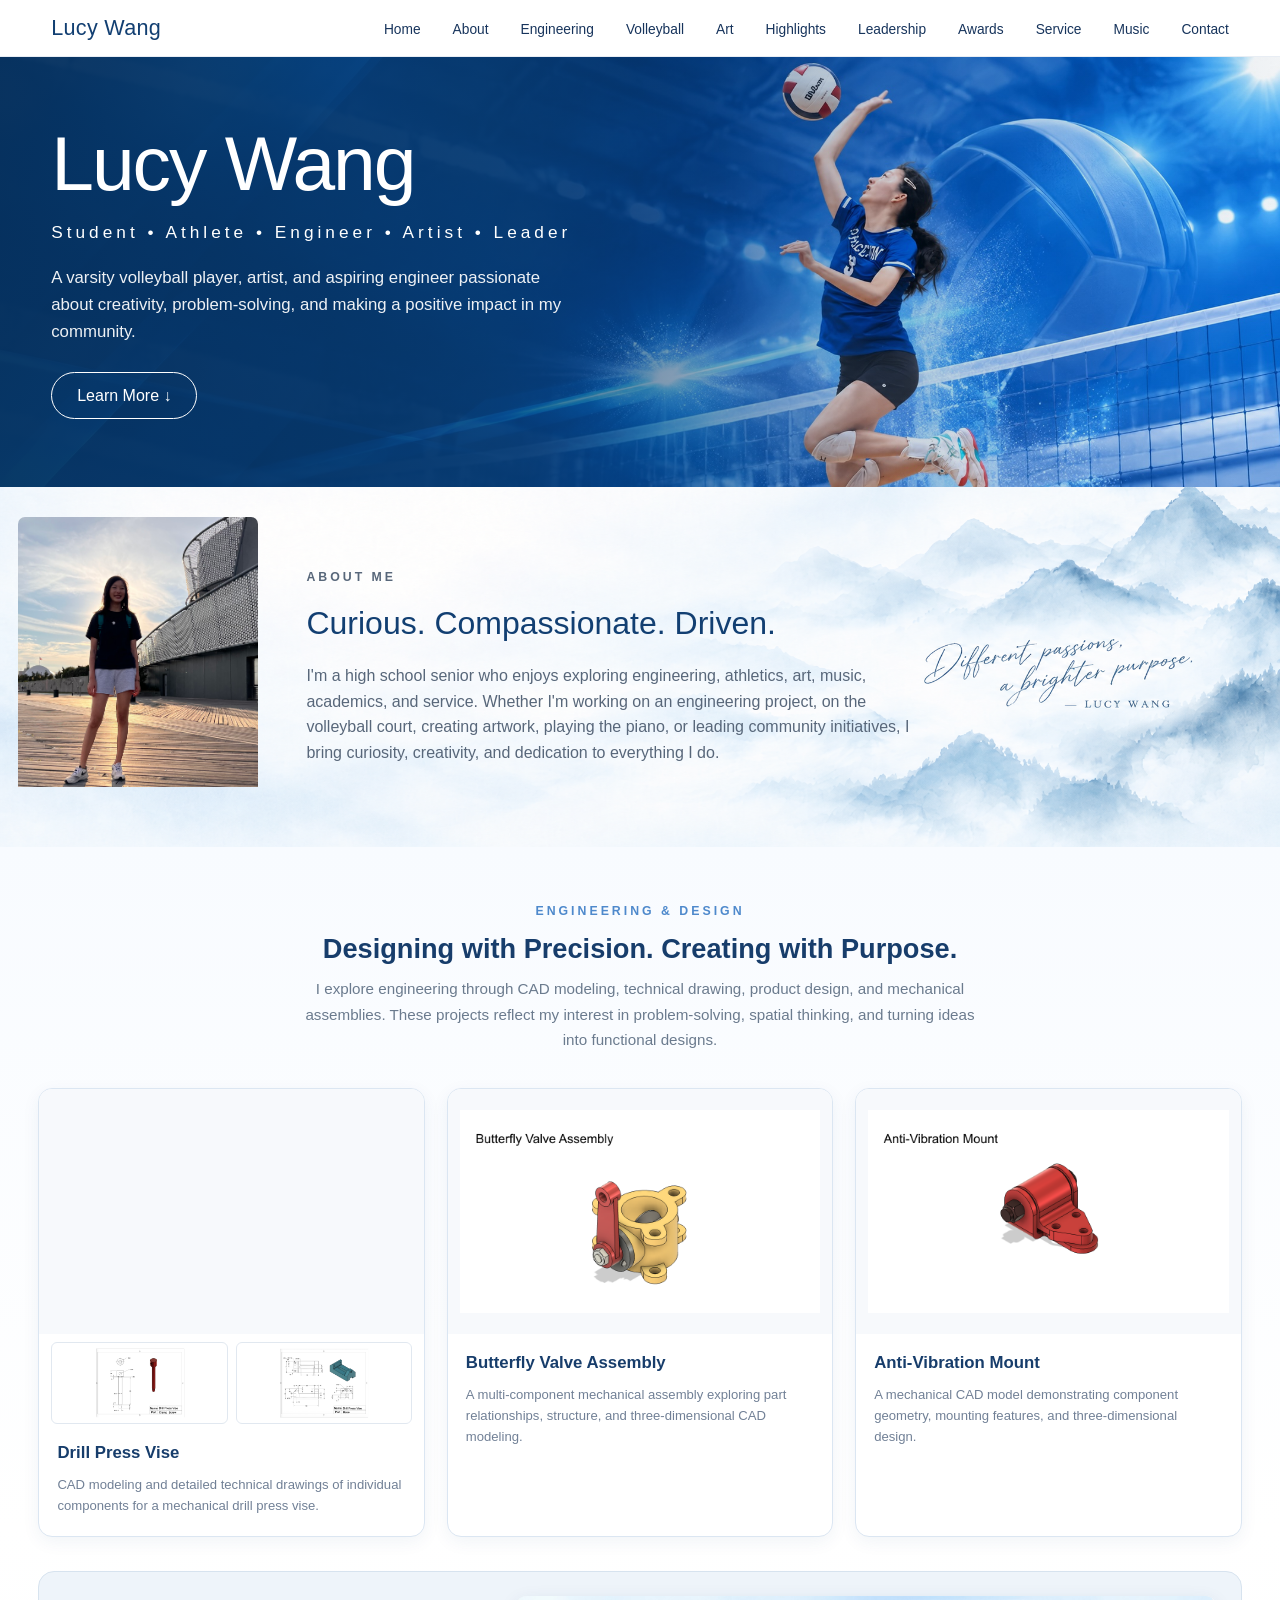
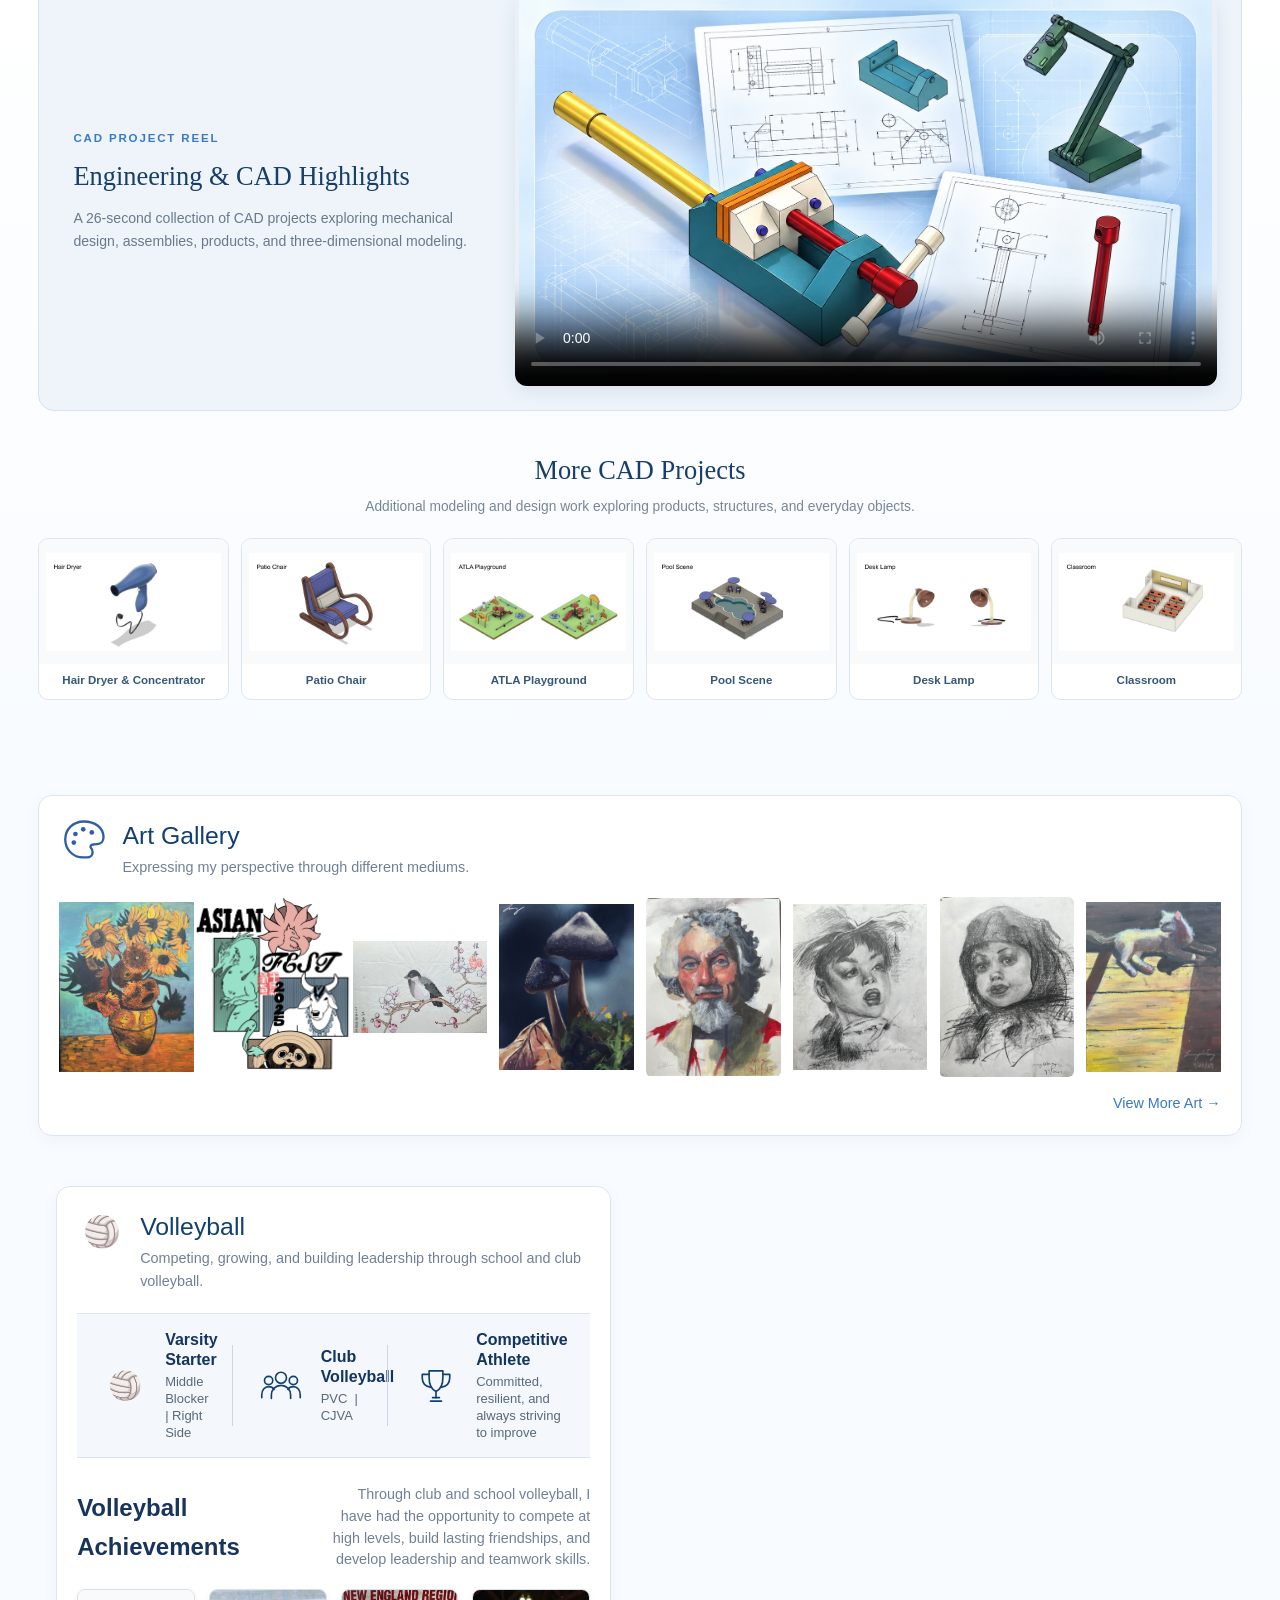
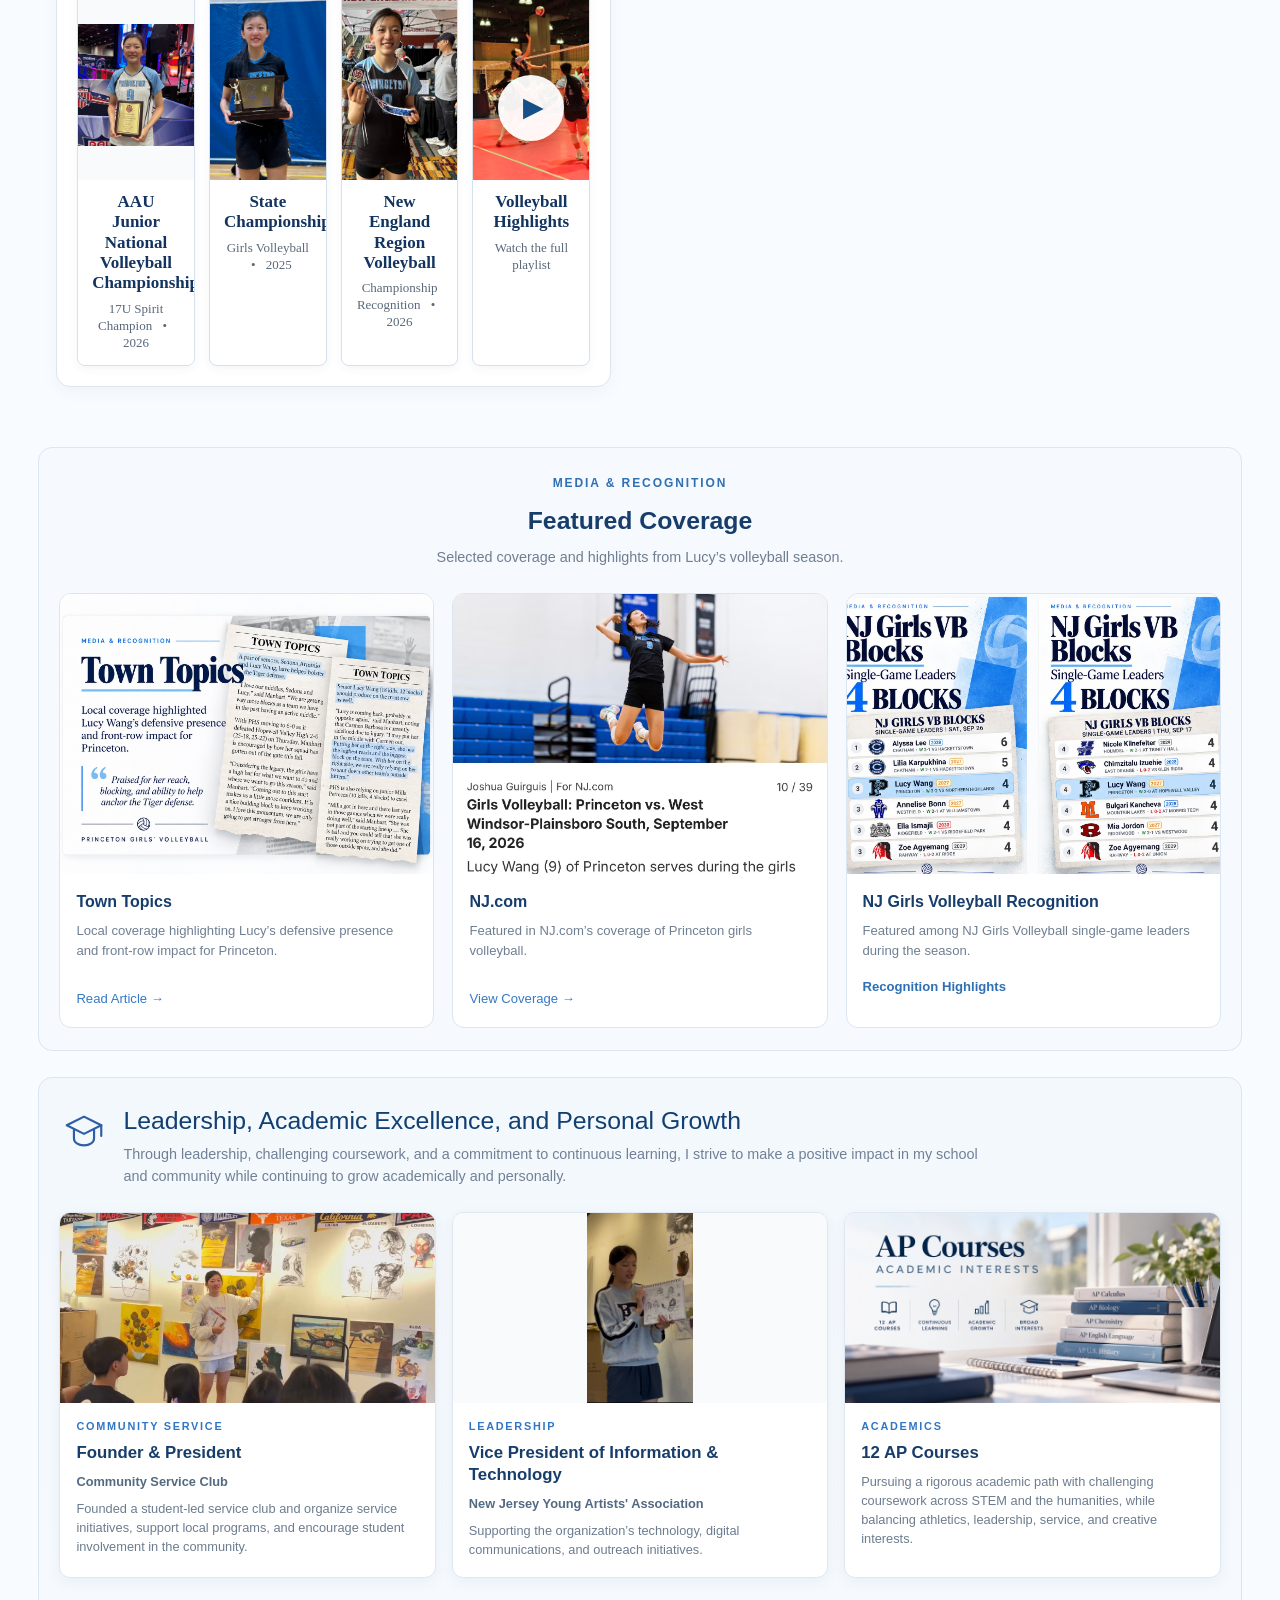
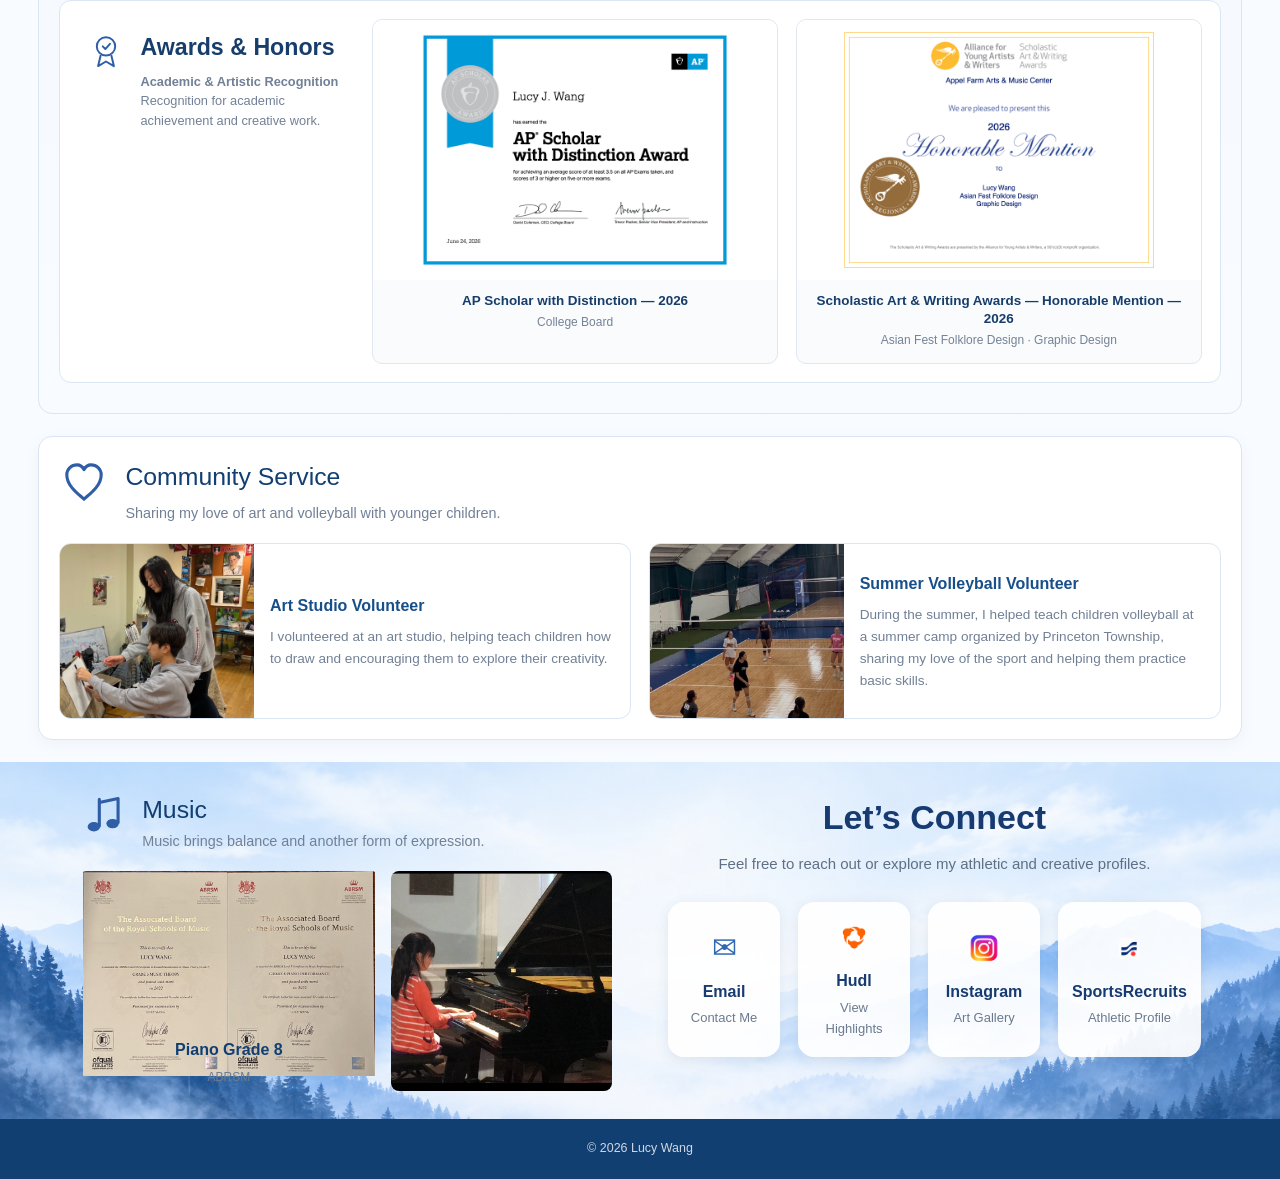
==== commit 4421cf16: "Update index.html" ====
--- a/index.html
+++ b/index.html
@@ -470,6 +470,14 @@
 
 </section>
 
+  <!-- =========================
+     MAIN PORTFOLIO GRID
+========================= -->
+
+<section class="portfolio-section">
+
+  <div class="section-container portfolio-grid">
+    
   <!-- =====================
          ART
     ====================== -->
@@ -868,13 +876,6 @@
 
 <!-- END VOLLEYBALL ACHIEVEMENTS -->
 
-<!-- =========================
-     MAIN PORTFOLIO GRID
-========================= -->
-
-<section class="portfolio-section">
-
-  <div class="section-container portfolio-grid">
     
 
 <!-- =========================
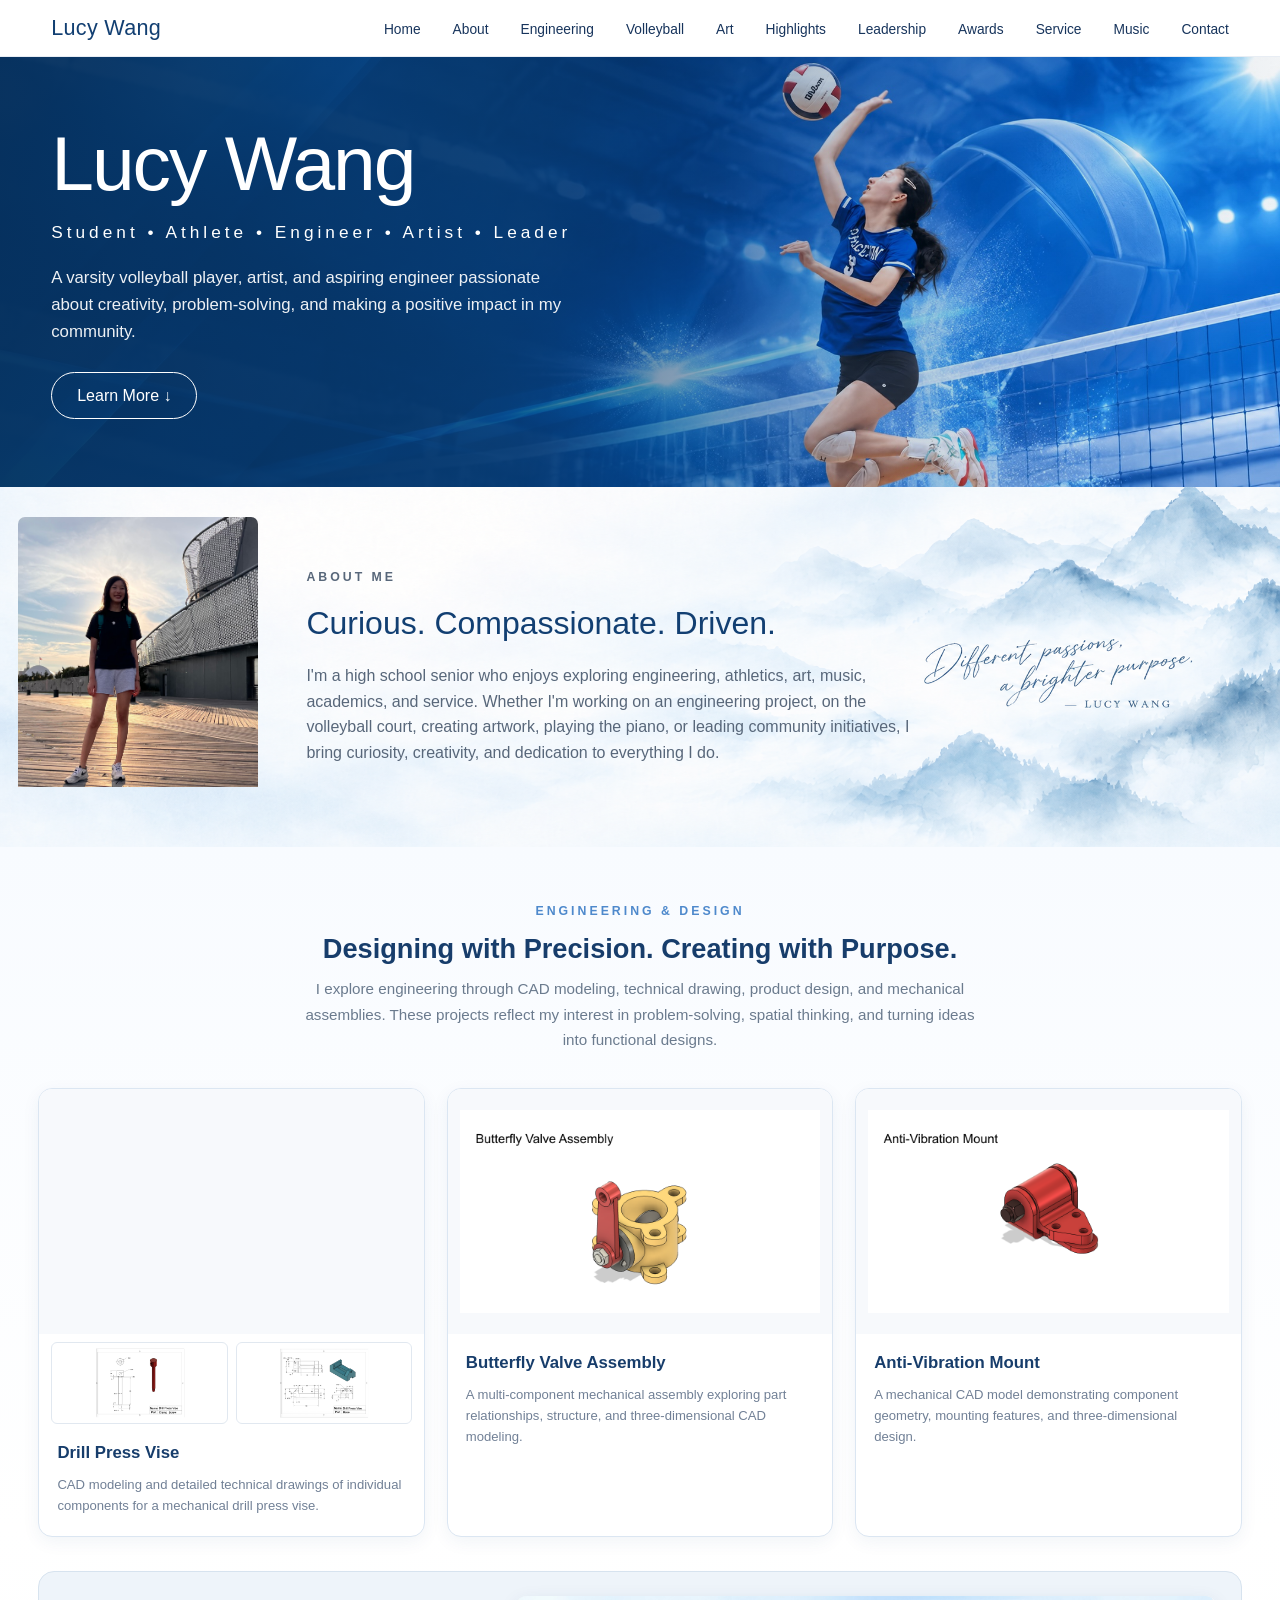
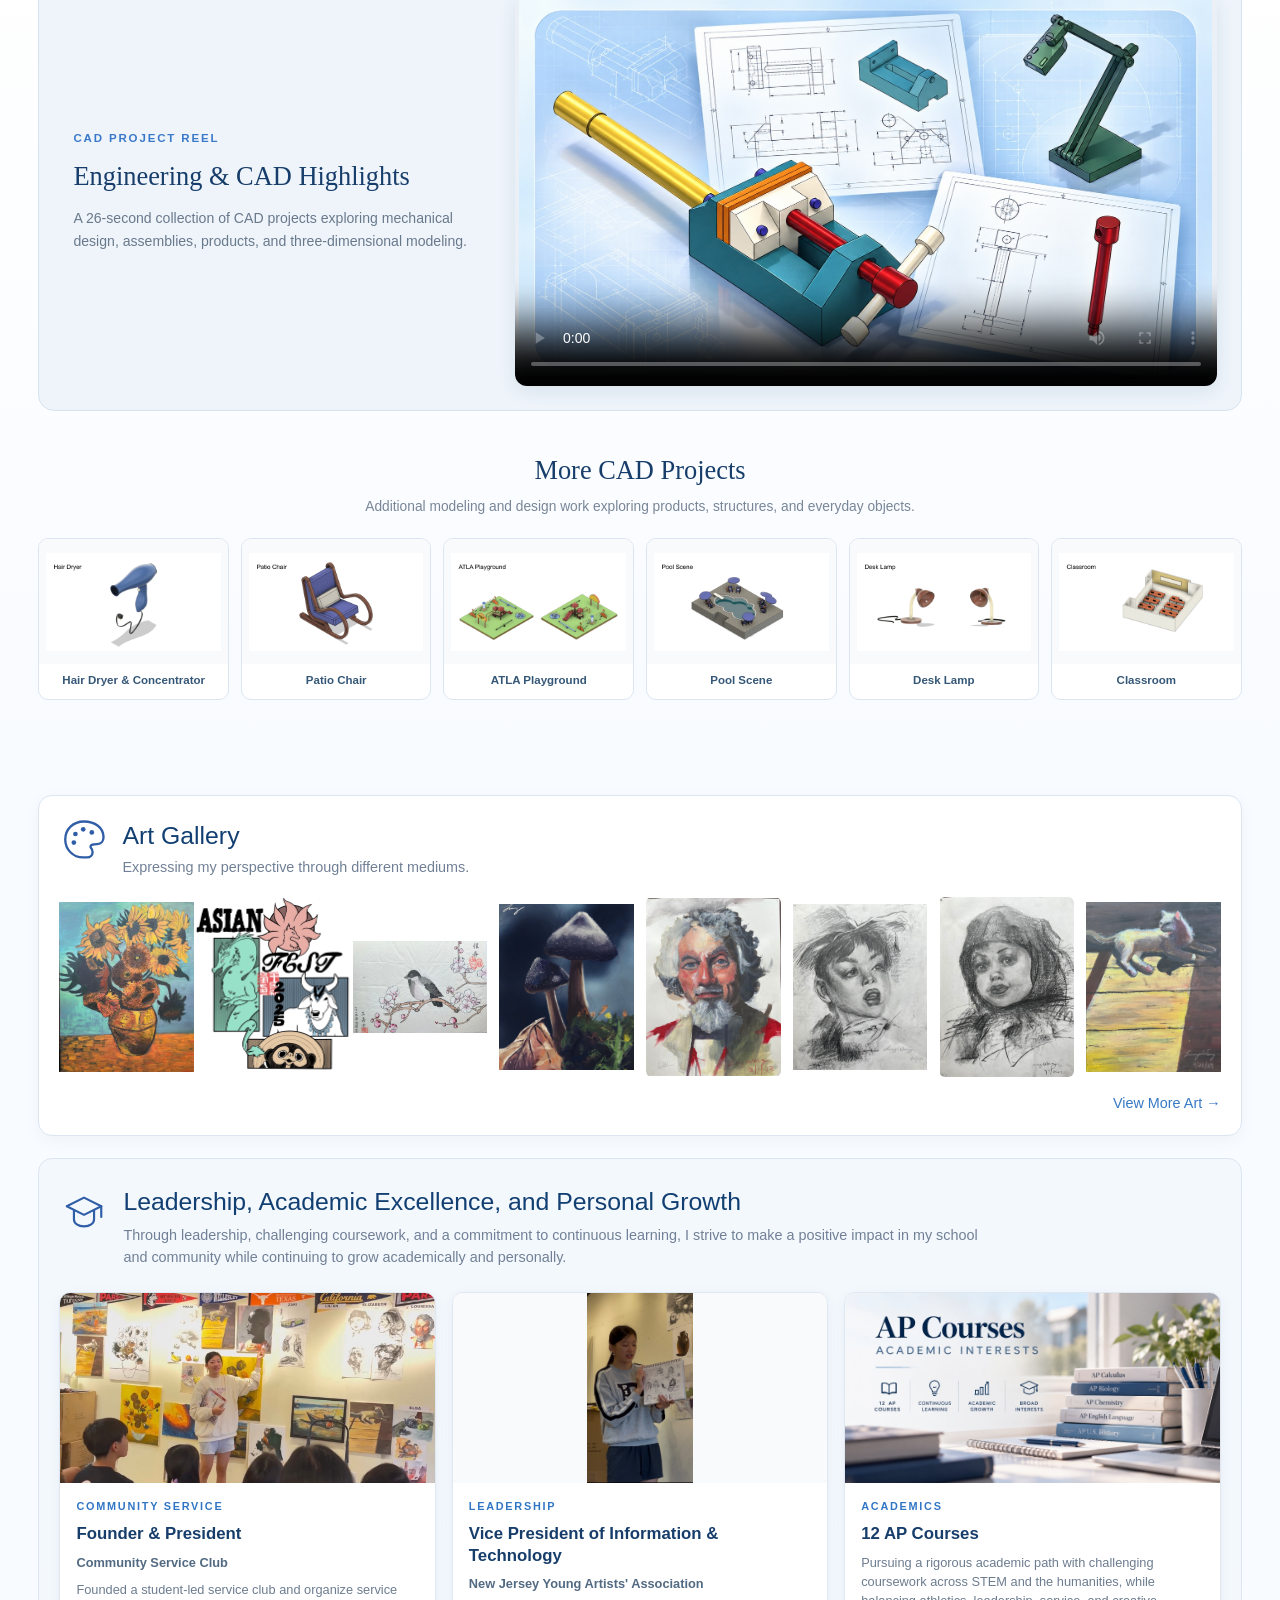
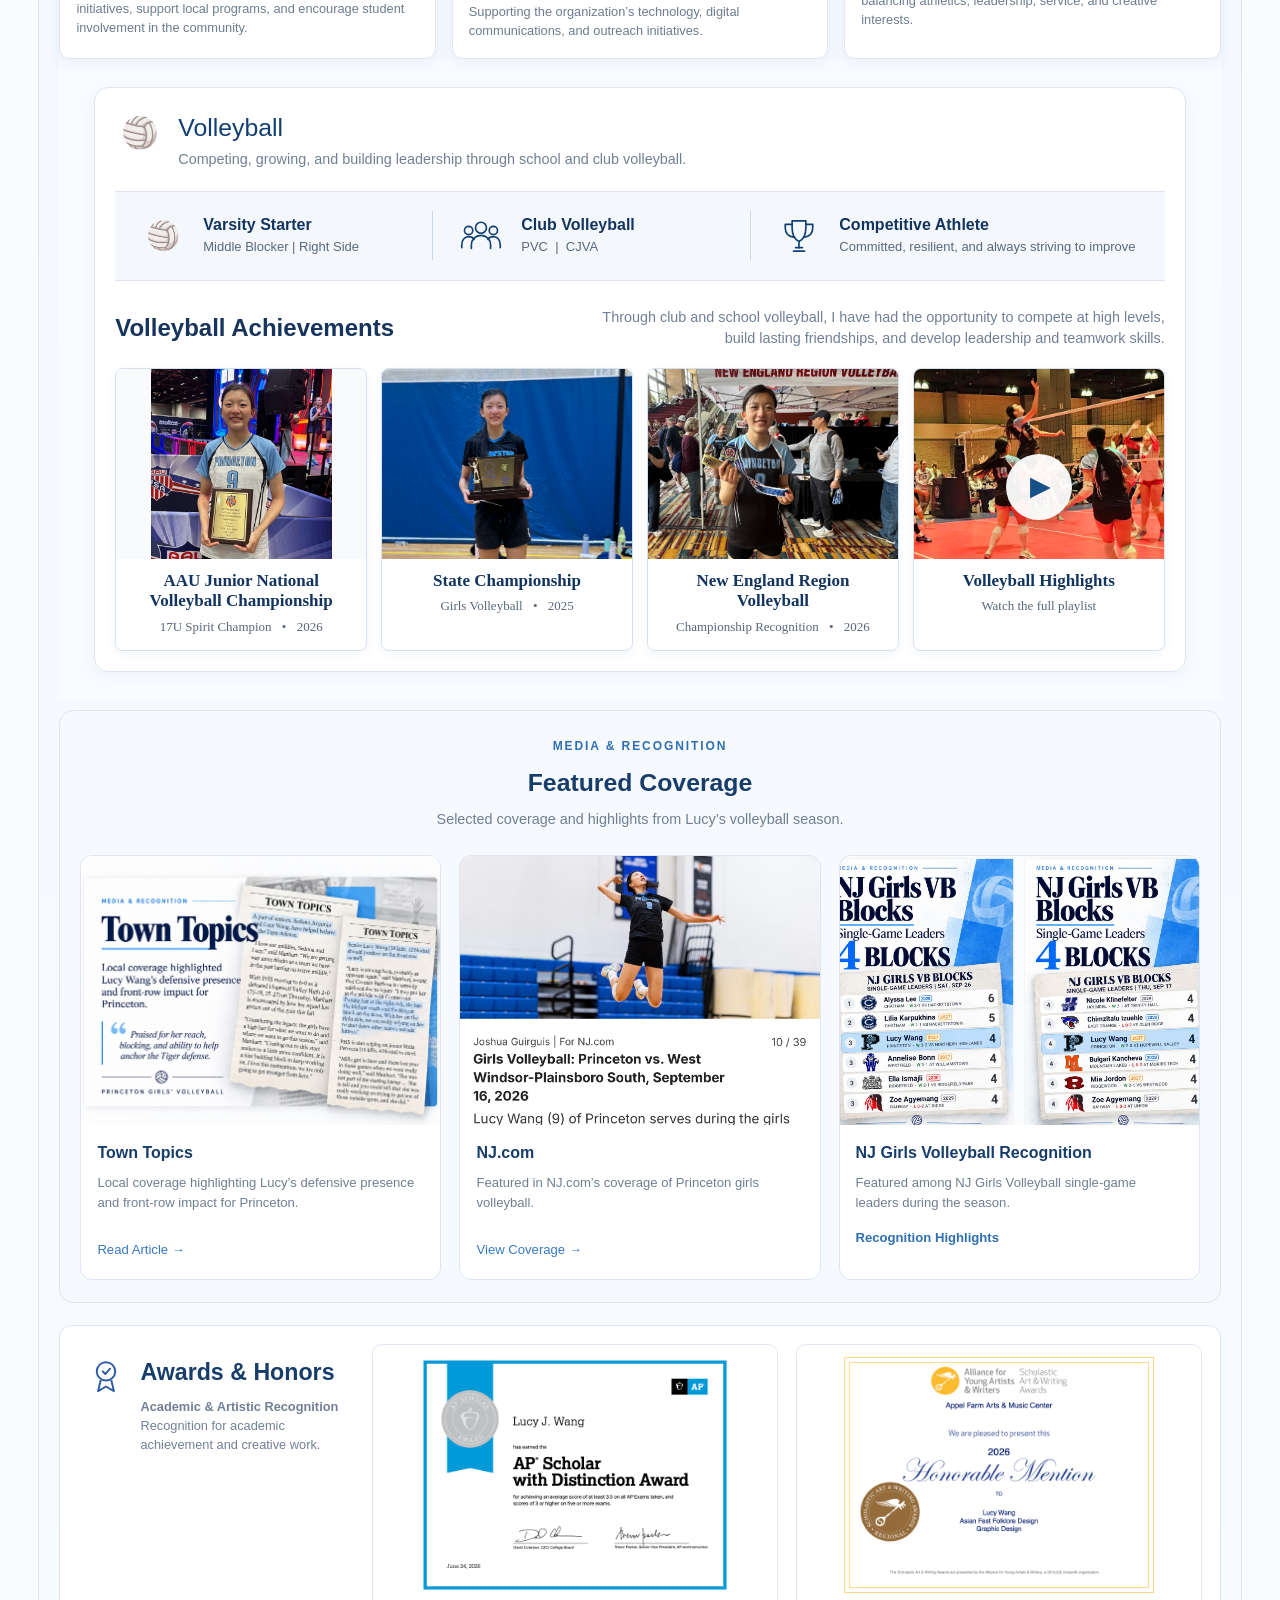
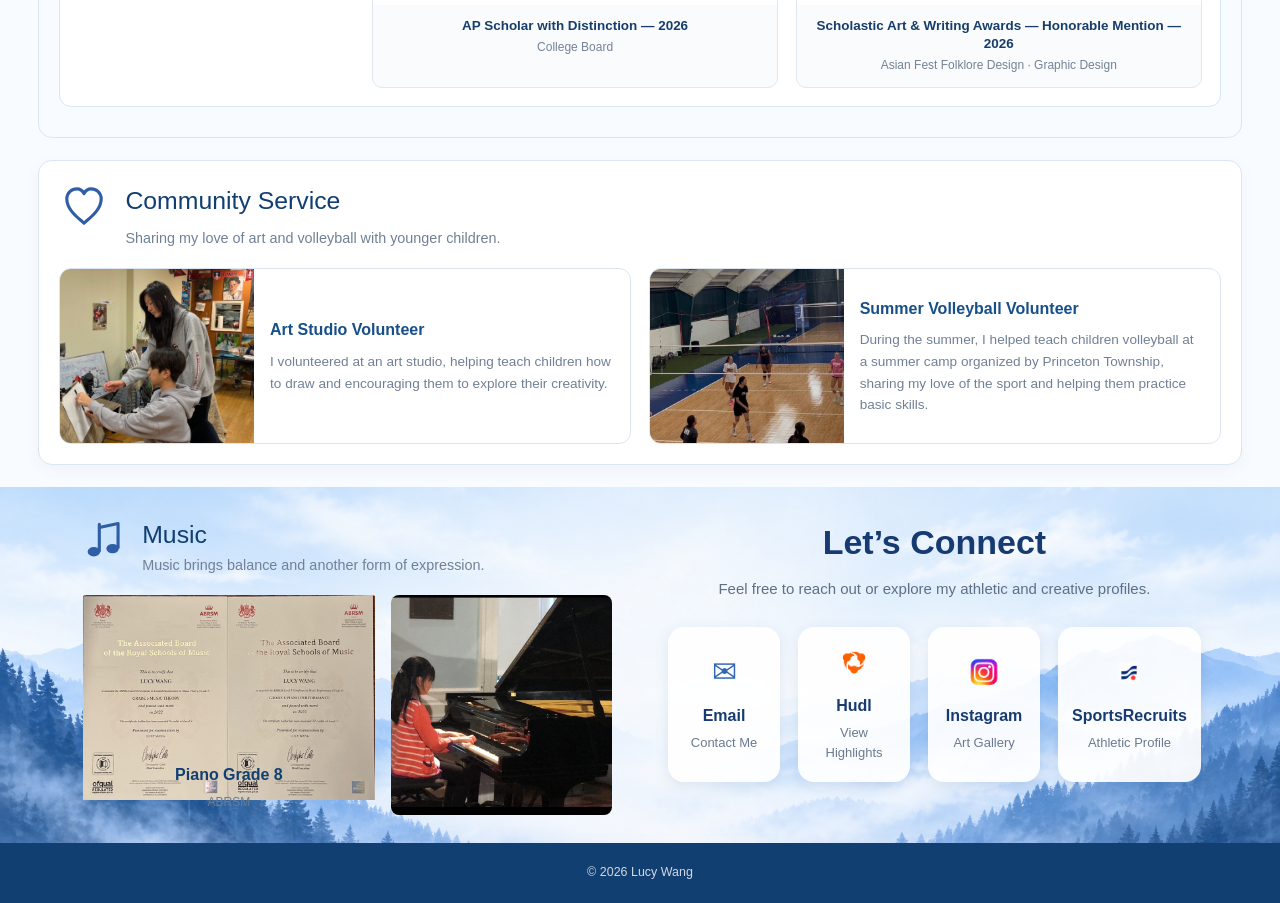
==== commit 7b772b8e: "Update index.html" ====
--- a/index.html
+++ b/index.html
@@ -563,425 +563,8 @@
       </a>
 
 </article>
-  
-<!-- =========================
-     VOLLEYBALL ACHIEVEMENTS
-========================= -->
-
-<section class="volleyball-achievements" id="volleyball-achievements">
-
-  <div class="section-container">
-
-    <!-- VOLLEYBALL SECTION HEADER -->
-
-<div class="card-heading volleyball-main-heading">
-
-  <div>
-
-    <span class="card-icon">
-      <img
-        src="images/volleyball-icon.svg"
-        alt="Volleyball icon"
-        class="card-icon-img">
-    </span>
-
-    <div>
-
-      <h2>Volleyball</h2>
-
-      <p>
-        Competing, growing, and building leadership through
-        school and club volleyball.
-      </p>
-
-    </div>
-
-  </div>
-
-</div>
-
-    <!-- =========================
-         TOP THREE HIGHLIGHTS
-    ========================== -->
-
-    <div class="achievement-stats">
-
-
-      <!-- VARSITY STARTER -->
-
-      <div class="achievement-stat">
-
-       <div class="achievement-symbol">
-    <img
-    src="images/volleyball-icon.svg"
-    alt="Volleyball"
-    class="achievement-volleyball-icon">
-        </div>
-
-
-        <div class="achievement-stat-text">
-
-          <strong>
-            Varsity Starter
-          </strong>
-
-          <span>
-            Middle Blocker | Right Side
-          </span>
-
-        </div>
-
-      </div>
-
-
-
-      <!-- CLUB VOLLEYBALL -->
-
-      <div class="achievement-stat">
-
-        <div class="achievement-symbol">
-
-          <!-- Team Line Icon -->
-          <svg viewBox="0 0 64 64" aria-hidden="true">
-
-            <circle
-              cx="32"
-              cy="20"
-              r="8">
-            </circle>
-
-            <circle
-              cx="14"
-              cy="24"
-              r="6">
-            </circle>
-
-            <circle
-              cx="50"
-              cy="24"
-              r="6">
-            </circle>
-
-            <path
-              d="M18 50v-5c0-8 6-14 14-14s14 6 14 14v5">
-            </path>
-
-            <path
-              d="M4 49v-4c0-7 4-12 10-12 3 0 6 1 8 4">
-            </path>
-
-            <path
-              d="M60 49v-4c0-7-4-12-10-12-3 0-6 1-8 4">
-            </path>
-
-          </svg>
-
-        </div>
-
-
-        <div class="achievement-stat-text">
-
-          <strong>
-            Club Volleyball
-          </strong>
-
-          <span>
-            PVC &nbsp;|&nbsp; CJVA
-          </span>
-
-        </div>
-
-      </div>
-
-
-
-      <!-- COMPETITIVE ATHLETE -->
-
-      <div class="achievement-stat">
-
-        <div class="achievement-symbol">
-
-          <!-- Trophy Line Icon -->
-          <svg viewBox="0 0 64 64" aria-hidden="true">
-
-            <path
-              d="M22 10h20v10c0 10-4 17-10 20-6-3-10-10-10-20z">
-            </path>
-
-            <path
-              d="M22 15H12v5c0 8 5 13 13 14">
-            </path>
-
-            <path
-              d="M42 15h10v5c0 8-5 13-13 14">
-            </path>
-
-            <path
-              d="M32 40v9">
-            </path>
-
-            <path
-              d="M27 49h10">
-            </path>
-
-            <path
-              d="M24 54h16">
-            </path>
-
-          </svg>
-
-        </div>
-
-
-        <div class="achievement-stat-text">
-
-          <strong>
-            Competitive Athlete
-          </strong>
-
-          <span>
-            Committed, resilient, and always striving to improve
-          </span>
-
-        </div>
-
-      </div>
-
-    </div>
-
-
-
-    <!-- =========================
-         SECTION TITLE
-    ========================== -->
-
-    <div class="achievement-heading">
-
-      <h2>
-        Volleyball Achievements
-      </h2>
-
-      <p>
-        Through club and school volleyball, I have had the opportunity
-        to compete at high levels, build lasting friendships, and
-        develop leadership and teamwork skills.
-      </p>
-
-    </div>
-
-
-
-    <!-- =========================
-         THREE ACHIEVEMENT CARDS
-    ========================== -->
-
-   <div class="achievement-grid">
-
-  <!-- 1. AAU NATIONAL CHAMPIONSHIP -->
-  <article class="achievement-card">
-
-    <img
-      src="images/volleyball-aau-champion.jpg"
-      alt="AAU Junior National Volleyball Championship recognition">
-
-    <div class="achievement-card-copy">
-      <h3>AAU Junior National Volleyball Championship</h3>
-
-      <p>
-        17U Spirit Champion
-        <span>•</span>
-        2026
-      </p>
-    </div>
-
-  </article>
-
-
-  <!-- 2. STATE CHAMPIONSHIP -->
-  <article class="achievement-card">
-
-    <img
-      src="images/volleyball-state-championship.jpg"
-      alt="State Championship recognition">
-
-    <div class="achievement-card-copy">
-      <h3>State Championship</h3>
-
-      <p>
-        Girls Volleyball
-        <span>•</span>
-        2025
-      </p>
-    </div>
-
-  </article>
-
-
-  <!-- 3. NEW ENGLAND REGION -->
-  <article class="achievement-card">
-
-    <img
-      src="images/volleyball-new-england.jpg"
-      alt="New England Region Volleyball recognition">
-
-    <div class="achievement-card-copy">
-      <h3>New England Region Volleyball</h3>
-
-      <p>
-        Championship Recognition
-        <span>•</span>
-        2026
-      </p>
-    </div>
-
-  </article>
-
-
-  <!-- 4. VOLLEYBALL HIGHLIGHT -->
-  <a
-  class="achievement-card achievement-highlight"
-  href="https://www.youtube.com/watch?v=K-hqTCpKHnc&list=PLHcpbSh4NYRc&index=1"
-  target="_blank"
-  rel="noopener noreferrer">
-    
-    <div class="highlight-image">
-
-      <img
-        src="images/volleyball-highlight.jpg"
-        alt="Lucy Wang volleyball highlights">
-
-      <div class="highlight-play">
-        ▶
-      </div>
-
-    </div>
-
-    <div class="achievement-card-copy">
-
-      <h3>Volleyball Highlights</h3>
-
-      <p>
-        Watch the full playlist
-      </p>
-
-    </div>
-
-  </a>
-
-</div>
-
-  </div>
-
-</section>
-
-<!-- END VOLLEYBALL ACHIEVEMENTS -->
-
-    
-
-<!-- =========================
-     MEDIA & RECOGNITION
-========================= -->
-
-<section class="media-recognition" id="highlights">
-
-    <div class="media-heading">
-        <span>MEDIA & RECOGNITION</span>
-        <h2>Featured Coverage</h2>
-        <p>
-            Selected coverage and highlights from Lucy’s volleyball season.
-        </p>
-    </div>
-
-    <div class="media-grid">
-
-        <!-- TOWN TOPICS -->
-        <article class="media-card">
-
-            <img
-                src="images/town-topics.jpg"
-                alt="Town Topics coverage of Lucy Wang and Princeton volleyball"
-                class="media-image"
-            >
-
-            <div class="media-content">
-                <h3>Town Topics</h3>
-
-                <p>
-                    Local coverage highlighting Lucy’s defensive presence
-                    and front-row impact for Princeton.
-                </p>
-
-                <a
-  href="https://www.towntopics.com/2026/09/02/phs-girls-volleyball-eyeing-a-state-title-4-peat-as-it-works-new-faces-into-its-starting-rotation/"
-  target="_blank"
-  rel="noopener noreferrer"
-  class="text-link"
->
-  Read Article →
-</a>
-            </div>
-
-        </article>
-
-
-        <!-- NJ.COM -->
-        <article class="media-card">
-
-            <img
-                src="images/nj-com.jpg"
-                alt="NJ.com coverage featuring Lucy Wang"
-                class="media-image"
-            >
-
-            <div class="media-content">
-                <h3>NJ.com</h3>
-
-                <p>
-                    Featured in NJ.com’s coverage of Princeton
-                    girls volleyball.
-                </p>
-
-                <a
-                    href="https://www.nj.com/highschoolsports/2026/09/girls-volleyball-photos-west-windsor-plainsboro-south-at-princeton-sept-26-2026.html"
-                    target="_blank"
-                    rel="noopener noreferrer"
-                    class="text-link"
-                >
-                    View Coverage →
-                </a>
-            </div>
-
-        </article>
-
-
-        <!-- BLOCKS RECOGNITION -->
-        <article class="media-card">
-
-            <img
-                src="images/blocks-recognition.jpg"
-                alt="Lucy Wang listed among New Jersey single-game block leaders"
-                class="media-image"
-            >
-
-            <div class="media-content">
-                <h3>NJ Girls Volleyball Recognition</h3>
-
-               <p>
-    Featured among NJ Girls Volleyball single-game leaders during the season.
-</p>
-
-                <span class="recognition-label">
-    Recognition Highlights
-</span>
-            </div>
-
-        </article>
-
-    </div>
-
-</section>
-
-    <!-- =========================
+
+ <!-- =========================
      LEADERSHIP & ACADEMICS
 ========================= -->
 
@@ -1012,7 +595,6 @@
           stroke-linecap="round"/>
       </svg>
     </span>
-
     <div>
      
       <h2>
@@ -1043,8 +625,7 @@
         <span class="la-label">
           COMMUNITY SERVICE
         </span>
-
-        <h3>
+         <h3>
           Founder & President
         </h3>
          <p class="la-subtitle">
@@ -1072,8 +653,7 @@
         <span class="la-label">
           LEADERSHIP
         </span>
-
-        <h3>
+     <h3>
           Vice President of Information & Technology
         </h3>
 
@@ -1102,8 +682,7 @@
         <span class="la-label">
           ACADEMICS
         </span>
-
-        <h3>
+     <h3>
           12 AP Courses
         </h3>
 
@@ -1117,6 +696,423 @@
     </article>
 
   </div>
+  
+<!-- =========================
+     VOLLEYBALL ACHIEVEMENTS
+========================= -->
+
+<section class="volleyball-achievements" id="volleyball-achievements">
+
+  <div class="section-container">
+
+    <!-- VOLLEYBALL SECTION HEADER -->
+
+<div class="card-heading volleyball-main-heading">
+
+  <div>
+
+    <span class="card-icon">
+      <img
+        src="images/volleyball-icon.svg"
+        alt="Volleyball icon"
+        class="card-icon-img">
+    </span>
+
+    <div>
+
+      <h2>Volleyball</h2>
+
+      <p>
+        Competing, growing, and building leadership through
+        school and club volleyball.
+      </p>
+
+    </div>
+
+  </div>
+
+</div>
+
+    <!-- =========================
+         TOP THREE HIGHLIGHTS
+    ========================== -->
+
+    <div class="achievement-stats">
+
+
+      <!-- VARSITY STARTER -->
+
+      <div class="achievement-stat">
+
+       <div class="achievement-symbol">
+    <img
+    src="images/volleyball-icon.svg"
+    alt="Volleyball"
+    class="achievement-volleyball-icon">
+        </div>
+
+
+        <div class="achievement-stat-text">
+
+          <strong>
+            Varsity Starter
+          </strong>
+
+          <span>
+            Middle Blocker | Right Side
+          </span>
+
+        </div>
+
+      </div>
+
+
+
+      <!-- CLUB VOLLEYBALL -->
+
+      <div class="achievement-stat">
+
+        <div class="achievement-symbol">
+
+          <!-- Team Line Icon -->
+          <svg viewBox="0 0 64 64" aria-hidden="true">
+
+            <circle
+              cx="32"
+              cy="20"
+              r="8">
+            </circle>
+
+            <circle
+              cx="14"
+              cy="24"
+              r="6">
+            </circle>
+
+            <circle
+              cx="50"
+              cy="24"
+              r="6">
+            </circle>
+
+            <path
+              d="M18 50v-5c0-8 6-14 14-14s14 6 14 14v5">
+            </path>
+
+            <path
+              d="M4 49v-4c0-7 4-12 10-12 3 0 6 1 8 4">
+            </path>
+
+            <path
+              d="M60 49v-4c0-7-4-12-10-12-3 0-6 1-8 4">
+            </path>
+
+          </svg>
+
+        </div>
+
+
+        <div class="achievement-stat-text">
+
+          <strong>
+            Club Volleyball
+          </strong>
+
+          <span>
+            PVC &nbsp;|&nbsp; CJVA
+          </span>
+
+        </div>
+
+      </div>
+
+
+
+      <!-- COMPETITIVE ATHLETE -->
+
+      <div class="achievement-stat">
+
+        <div class="achievement-symbol">
+
+          <!-- Trophy Line Icon -->
+          <svg viewBox="0 0 64 64" aria-hidden="true">
+
+            <path
+              d="M22 10h20v10c0 10-4 17-10 20-6-3-10-10-10-20z">
+            </path>
+
+            <path
+              d="M22 15H12v5c0 8 5 13 13 14">
+            </path>
+
+            <path
+              d="M42 15h10v5c0 8-5 13-13 14">
+            </path>
+
+            <path
+              d="M32 40v9">
+            </path>
+
+            <path
+              d="M27 49h10">
+            </path>
+
+            <path
+              d="M24 54h16">
+            </path>
+
+          </svg>
+
+        </div>
+
+
+        <div class="achievement-stat-text">
+
+          <strong>
+            Competitive Athlete
+          </strong>
+
+          <span>
+            Committed, resilient, and always striving to improve
+          </span>
+
+        </div>
+
+      </div>
+
+    </div>
+
+
+
+    <!-- =========================
+         SECTION TITLE
+    ========================== -->
+
+    <div class="achievement-heading">
+
+      <h2>
+        Volleyball Achievements
+      </h2>
+
+      <p>
+        Through club and school volleyball, I have had the opportunity
+        to compete at high levels, build lasting friendships, and
+        develop leadership and teamwork skills.
+      </p>
+
+    </div>
+
+
+
+    <!-- =========================
+         THREE ACHIEVEMENT CARDS
+    ========================== -->
+
+   <div class="achievement-grid">
+
+  <!-- 1. AAU NATIONAL CHAMPIONSHIP -->
+  <article class="achievement-card">
+
+    <img
+      src="images/volleyball-aau-champion.jpg"
+      alt="AAU Junior National Volleyball Championship recognition">
+
+    <div class="achievement-card-copy">
+      <h3>AAU Junior National Volleyball Championship</h3>
+
+      <p>
+        17U Spirit Champion
+        <span>•</span>
+        2026
+      </p>
+    </div>
+
+  </article>
+
+
+  <!-- 2. STATE CHAMPIONSHIP -->
+  <article class="achievement-card">
+
+    <img
+      src="images/volleyball-state-championship.jpg"
+      alt="State Championship recognition">
+
+    <div class="achievement-card-copy">
+      <h3>State Championship</h3>
+
+      <p>
+        Girls Volleyball
+        <span>•</span>
+        2025
+      </p>
+    </div>
+
+  </article>
+
+
+  <!-- 3. NEW ENGLAND REGION -->
+  <article class="achievement-card">
+
+    <img
+      src="images/volleyball-new-england.jpg"
+      alt="New England Region Volleyball recognition">
+
+    <div class="achievement-card-copy">
+      <h3>New England Region Volleyball</h3>
+
+      <p>
+        Championship Recognition
+        <span>•</span>
+        2026
+      </p>
+    </div>
+
+  </article>
+
+
+  <!-- 4. VOLLEYBALL HIGHLIGHT -->
+  <a
+  class="achievement-card achievement-highlight"
+  href="https://www.youtube.com/watch?v=K-hqTCpKHnc&list=PLHcpbSh4NYRc&index=1"
+  target="_blank"
+  rel="noopener noreferrer">
+    
+    <div class="highlight-image">
+
+      <img
+        src="images/volleyball-highlight.jpg"
+        alt="Lucy Wang volleyball highlights">
+
+      <div class="highlight-play">
+        ▶
+      </div>
+
+    </div>
+
+    <div class="achievement-card-copy">
+
+      <h3>Volleyball Highlights</h3>
+
+      <p>
+        Watch the full playlist
+      </p>
+
+    </div>
+
+  </a>
+
+</div>
+
+  </div>
+
+</section>
+
+<!-- END VOLLEYBALL ACHIEVEMENTS -->
+
+    
+
+<!-- =========================
+     MEDIA & RECOGNITION
+========================= -->
+
+<section class="media-recognition" id="highlights">
+
+    <div class="media-heading">
+        <span>MEDIA & RECOGNITION</span>
+        <h2>Featured Coverage</h2>
+        <p>
+            Selected coverage and highlights from Lucy’s volleyball season.
+        </p>
+    </div>
+
+    <div class="media-grid">
+
+        <!-- TOWN TOPICS -->
+        <article class="media-card">
+
+            <img
+                src="images/town-topics.jpg"
+                alt="Town Topics coverage of Lucy Wang and Princeton volleyball"
+                class="media-image"
+            >
+
+            <div class="media-content">
+                <h3>Town Topics</h3>
+
+                <p>
+                    Local coverage highlighting Lucy’s defensive presence
+                    and front-row impact for Princeton.
+                </p>
+
+                <a
+  href="https://www.towntopics.com/2026/09/02/phs-girls-volleyball-eyeing-a-state-title-4-peat-as-it-works-new-faces-into-its-starting-rotation/"
+  target="_blank"
+  rel="noopener noreferrer"
+  class="text-link"
+>
+  Read Article →
+</a>
+            </div>
+
+        </article>
+
+
+        <!-- NJ.COM -->
+        <article class="media-card">
+
+            <img
+                src="images/nj-com.jpg"
+                alt="NJ.com coverage featuring Lucy Wang"
+                class="media-image"
+            >
+
+            <div class="media-content">
+                <h3>NJ.com</h3>
+
+                <p>
+                    Featured in NJ.com’s coverage of Princeton
+                    girls volleyball.
+                </p>
+
+                <a
+                    href="https://www.nj.com/highschoolsports/2026/09/girls-volleyball-photos-west-windsor-plainsboro-south-at-princeton-sept-26-2026.html"
+                    target="_blank"
+                    rel="noopener noreferrer"
+                    class="text-link"
+                >
+                    View Coverage →
+                </a>
+            </div>
+
+        </article>
+
+
+        <!-- BLOCKS RECOGNITION -->
+        <article class="media-card">
+
+            <img
+                src="images/blocks-recognition.jpg"
+                alt="Lucy Wang listed among New Jersey single-game block leaders"
+                class="media-image"
+            >
+
+            <div class="media-content">
+                <h3>NJ Girls Volleyball Recognition</h3>
+
+               <p>
+    Featured among NJ Girls Volleyball single-game leaders during the season.
+</p>
+
+                <span class="recognition-label">
+    Recognition Highlights
+</span>
+            </div>
+
+        </article>
+
+    </div>
+
+</section>  
 
 
   <!-- AWARDS & HONORS - FULL WIDTH ROW -->
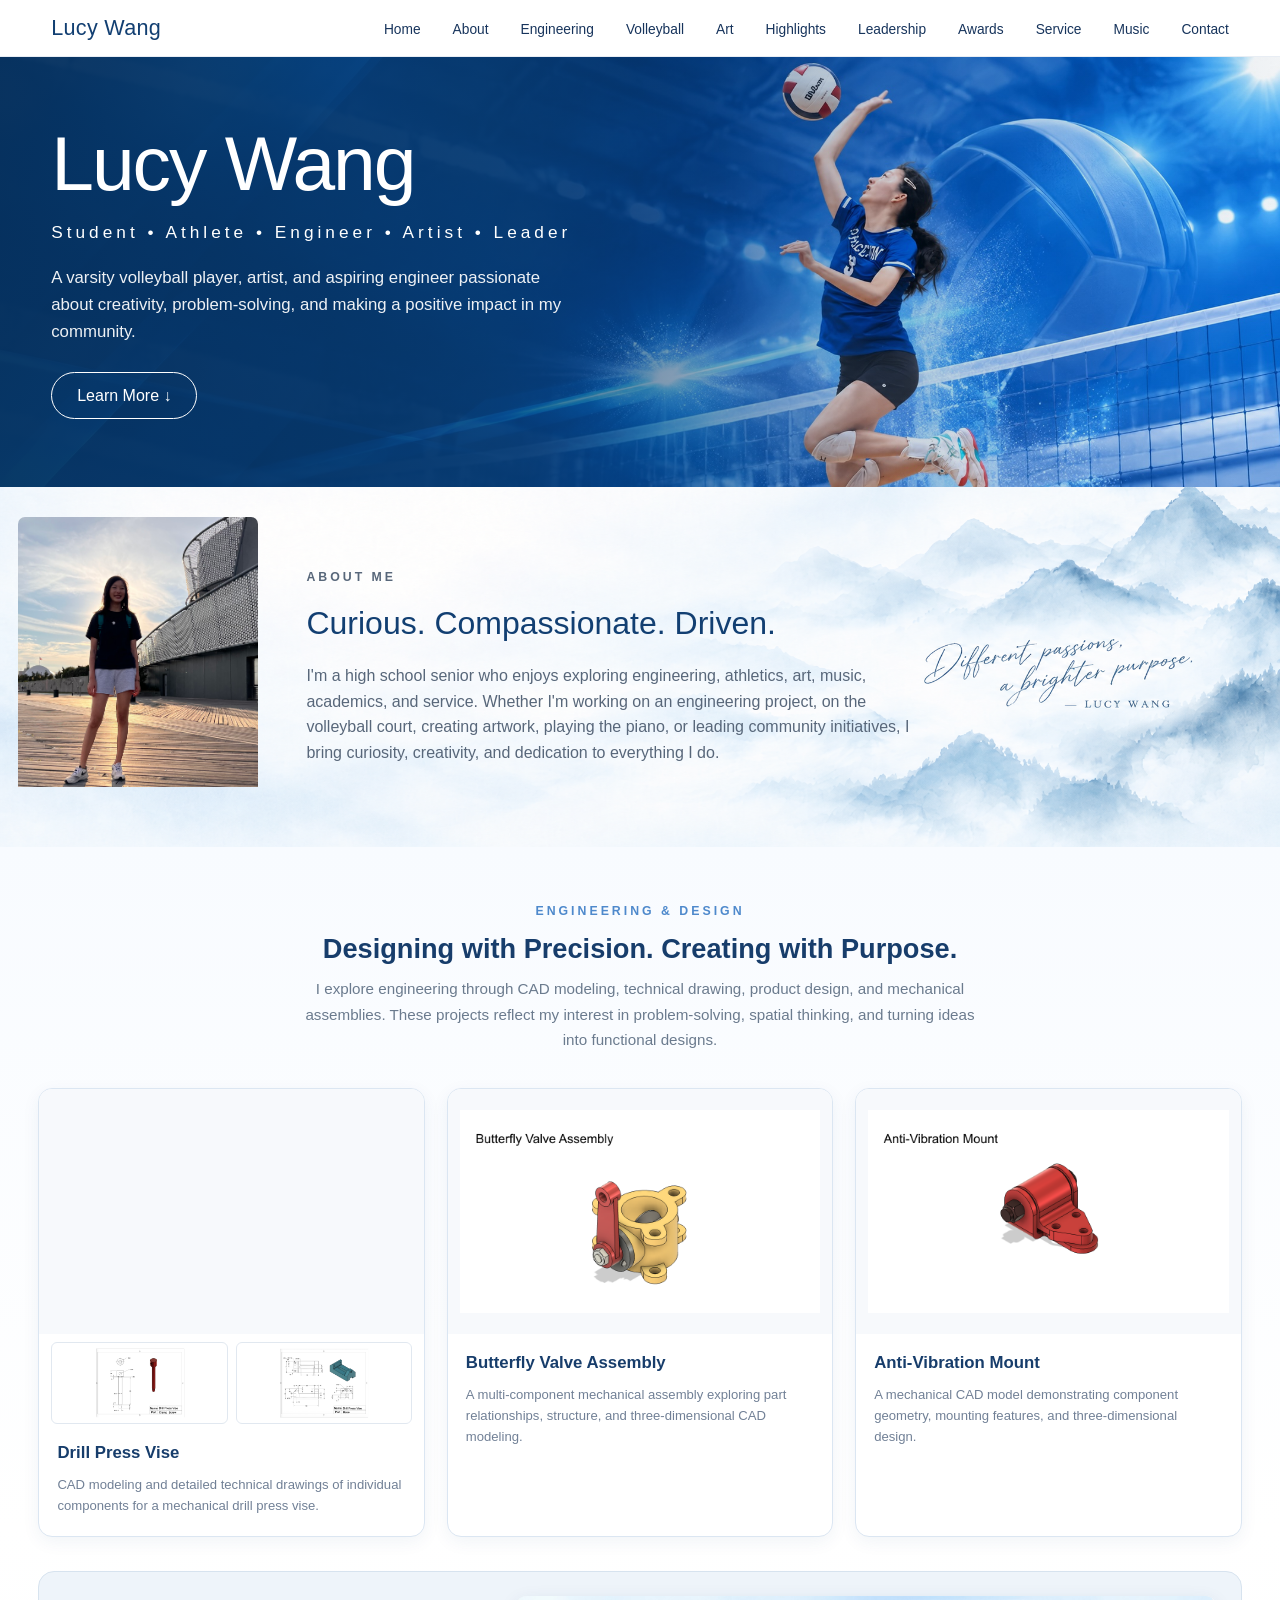
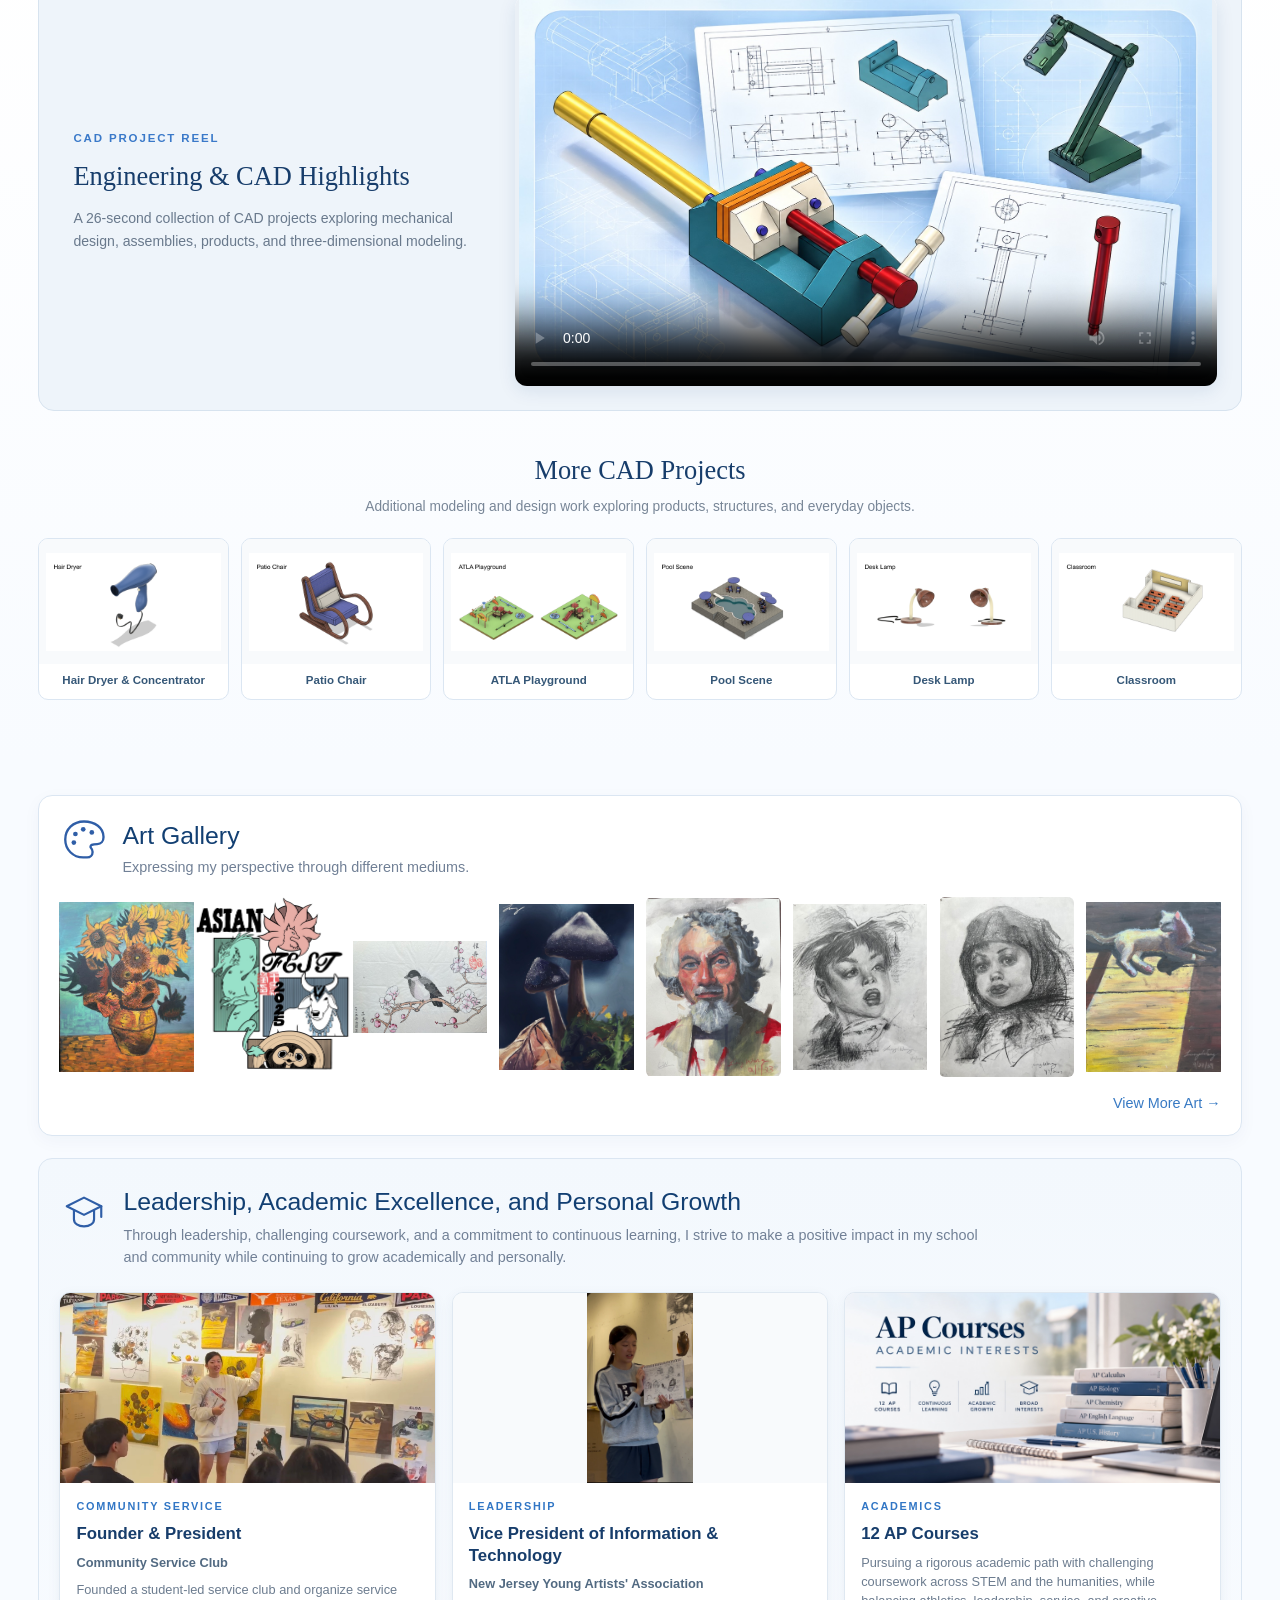
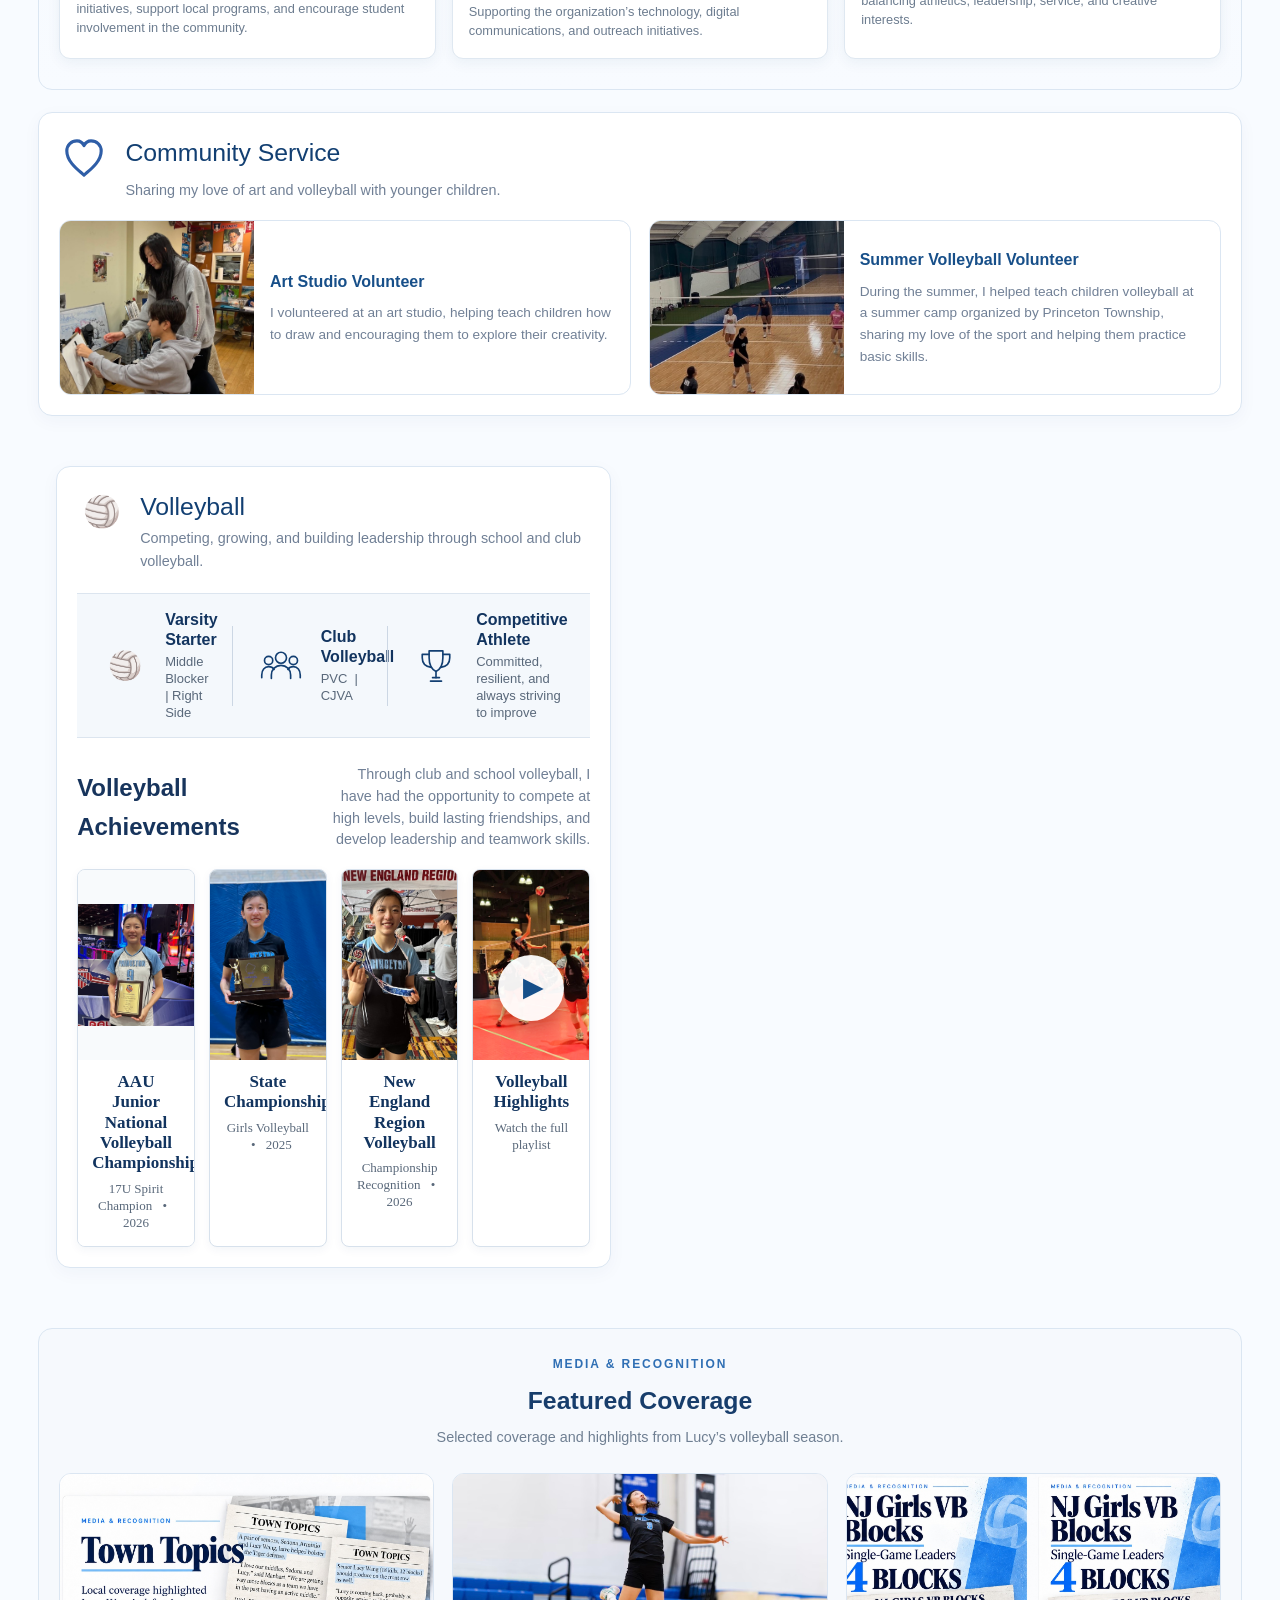
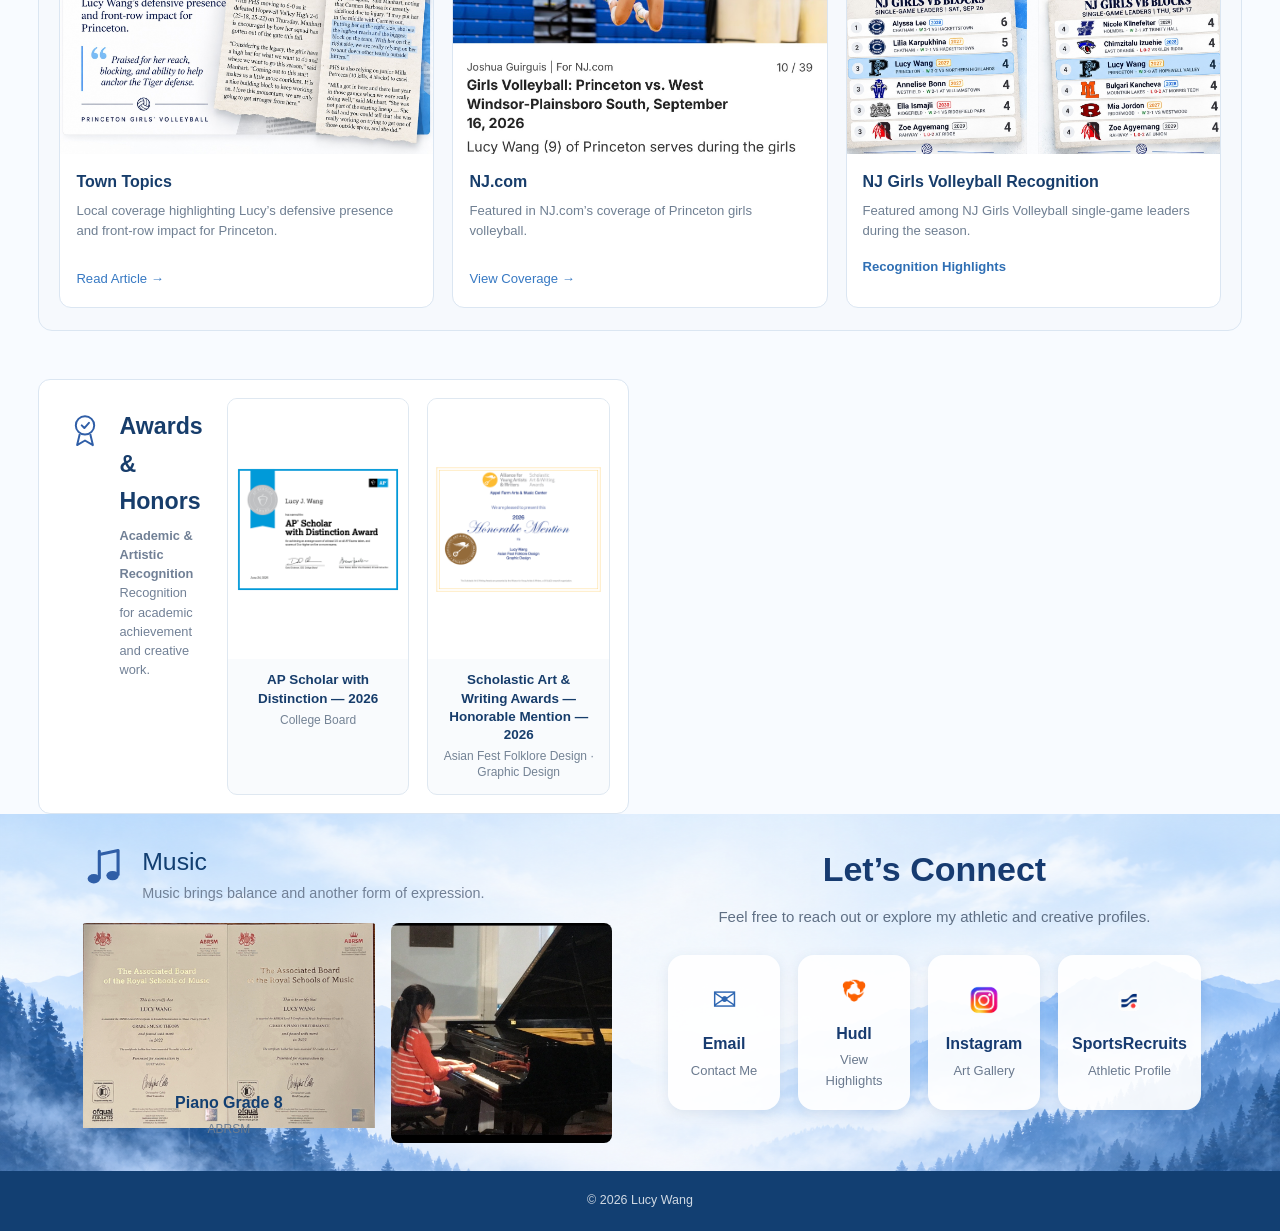
==== commit b3778683: "Update index.html" ====
--- a/index.html
+++ b/index.html
@@ -696,7 +696,76 @@
     </article>
 
   </div>
-  
+  </section>
+
+   <!-- =========================
+     COMMUNITY SERVICE
+  ========================= -->
+  <section class="portfolio-card" id="service">
+ 
+    <div class="card-heading">
+
+        <span class="card-icon" aria-hidden="true">
+            <svg viewBox="0 0 64 64" xmlns="http://www.w3.org/2000/svg">
+                <path
+                    d="M32 54
+                       C27 49 10 38 10 23
+                       C10 15 16 10 23 10
+                       C27 10 30 12 32 16
+                       C34 12 37 10 41 10
+                       C48 10 54 15 54 23
+                       C54 38 37 49 32 54Z"
+                    fill="none"
+                    stroke="currentColor"
+                    stroke-width="4"
+                    stroke-linecap="round"
+                    stroke-linejoin="round"/>
+            </svg>
+        </span>
+
+        <div>
+            <h2>Community Service</h2>
+            <p>Sharing my love of art and volleyball with younger children.</p>
+        </div>
+
+    </div>
+    
+     <div class="service-grid">
+
+    <article class="service-card">
+      <img
+        src="images/art-volunteer.jpg"
+        alt="Lucy helping children learn to draw"
+        loading="lazy">
+
+      <div class="service-content">
+        <h3>Art Studio Volunteer</h3>
+        <p>
+          I volunteered at an art studio, helping teach children
+          how to draw and encouraging them to explore their creativity.
+        </p>
+      </div>
+    </article>
+
+    <article class="service-card">
+      <img
+        src="images/volleyball-volunteer.jpg"
+        alt="Lucy teaching children volleyball at summer camp"
+        loading="lazy">
+
+      <div class="service-content">
+        <h3>Summer Volleyball Volunteer</h3>
+        <p>
+          During the summer, I helped teach children volleyball at a summer camp organized
+by Princeton Township, sharing my love of the sport and
+          helping them practice basic skills.
+           </p>
+      </div>
+    </article>
+
+  </div>
+</section>
+
 <!-- =========================
      VOLLEYBALL ACHIEVEMENTS
 ========================= -->
@@ -1202,72 +1271,11 @@
   </div>
 
 </section>
-
-<section class="portfolio-card" id="service">
- 
-    <div class="card-heading">
-
-        <span class="card-icon" aria-hidden="true">
-            <svg viewBox="0 0 64 64" xmlns="http://www.w3.org/2000/svg">
-                <path
-                    d="M32 54
-                       C27 49 10 38 10 23
-                       C10 15 16 10 23 10
-                       C27 10 30 12 32 16
-                       C34 12 37 10 41 10
-                       C48 10 54 15 54 23
-                       C54 38 37 49 32 54Z"
-                    fill="none"
-                    stroke="currentColor"
-                    stroke-width="4"
-                    stroke-linecap="round"
-                    stroke-linejoin="round"/>
-            </svg>
-        </span>
-
-        <div>
-            <h2>Community Service</h2>
-            <p>Sharing my love of art and volleyball with younger children.</p>
-        </div>
-
-    </div>
-
   
-  <div class="service-grid">
-
-    <article class="service-card">
-      <img
-        src="images/art-volunteer.jpg"
-        alt="Lucy helping children learn to draw"
-        loading="lazy">
-
-      <div class="service-content">
-        <h3>Art Studio Volunteer</h3>
-        <p>
-          I volunteered at an art studio, helping teach children
-          how to draw and encouraging them to explore their creativity.
-        </p>
-      </div>
-    </article>
-
-    <article class="service-card">
-      <img
-        src="images/volleyball-volunteer.jpg"
-        alt="Lucy teaching children volleyball at summer camp"
-        loading="lazy">
-
-      <div class="service-content">
-        <h3>Summer Volleyball Volunteer</h3>
-        <p>
-          During the summer, I helped teach children volleyball at a summer camp organized
-by Princeton Township, sharing my love of the sport and
-          helping them practice basic skills.
-        </p>
-      </div>
-    </article>
-
-  </div>
-</section>
+<!-- =========================
+     MUSIC & CONTACT 
+========================= -->
+
  <div class="music-contact-row">
   <article class="portfolio-card"
              id="music">
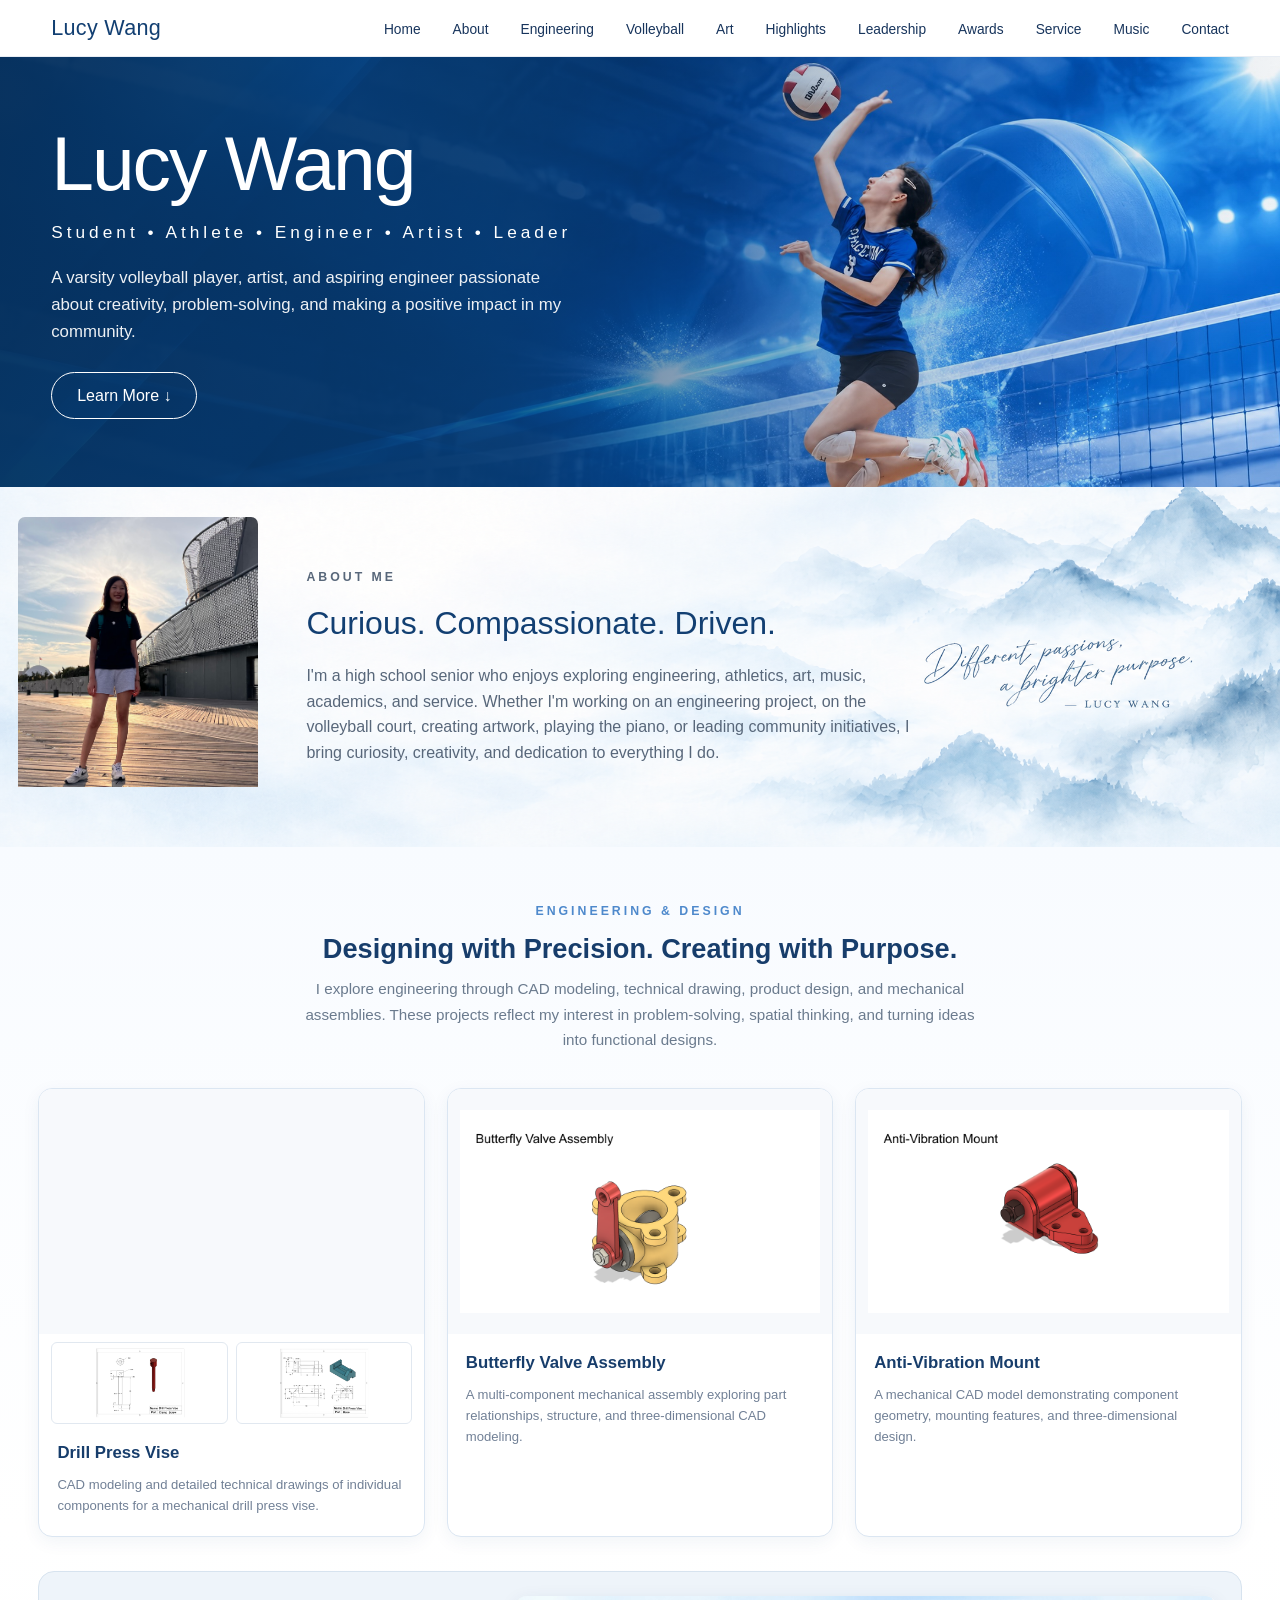
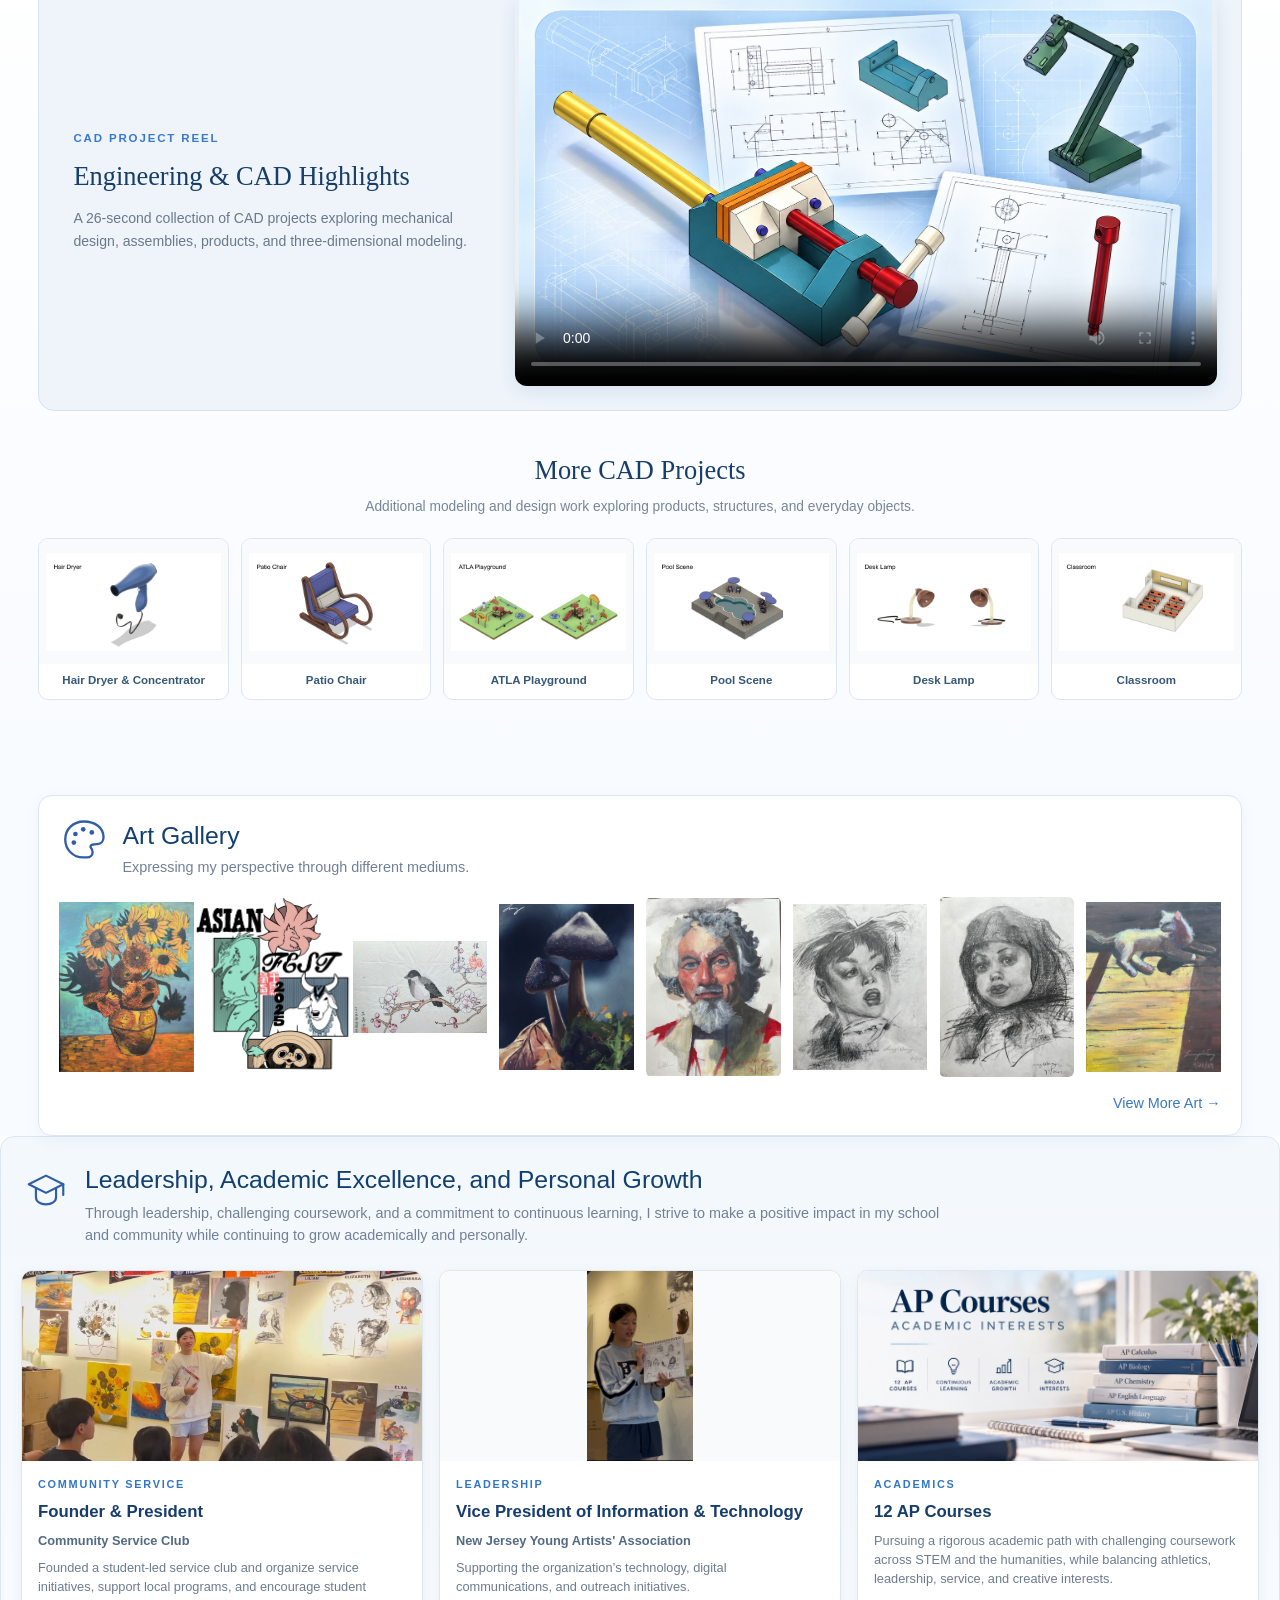
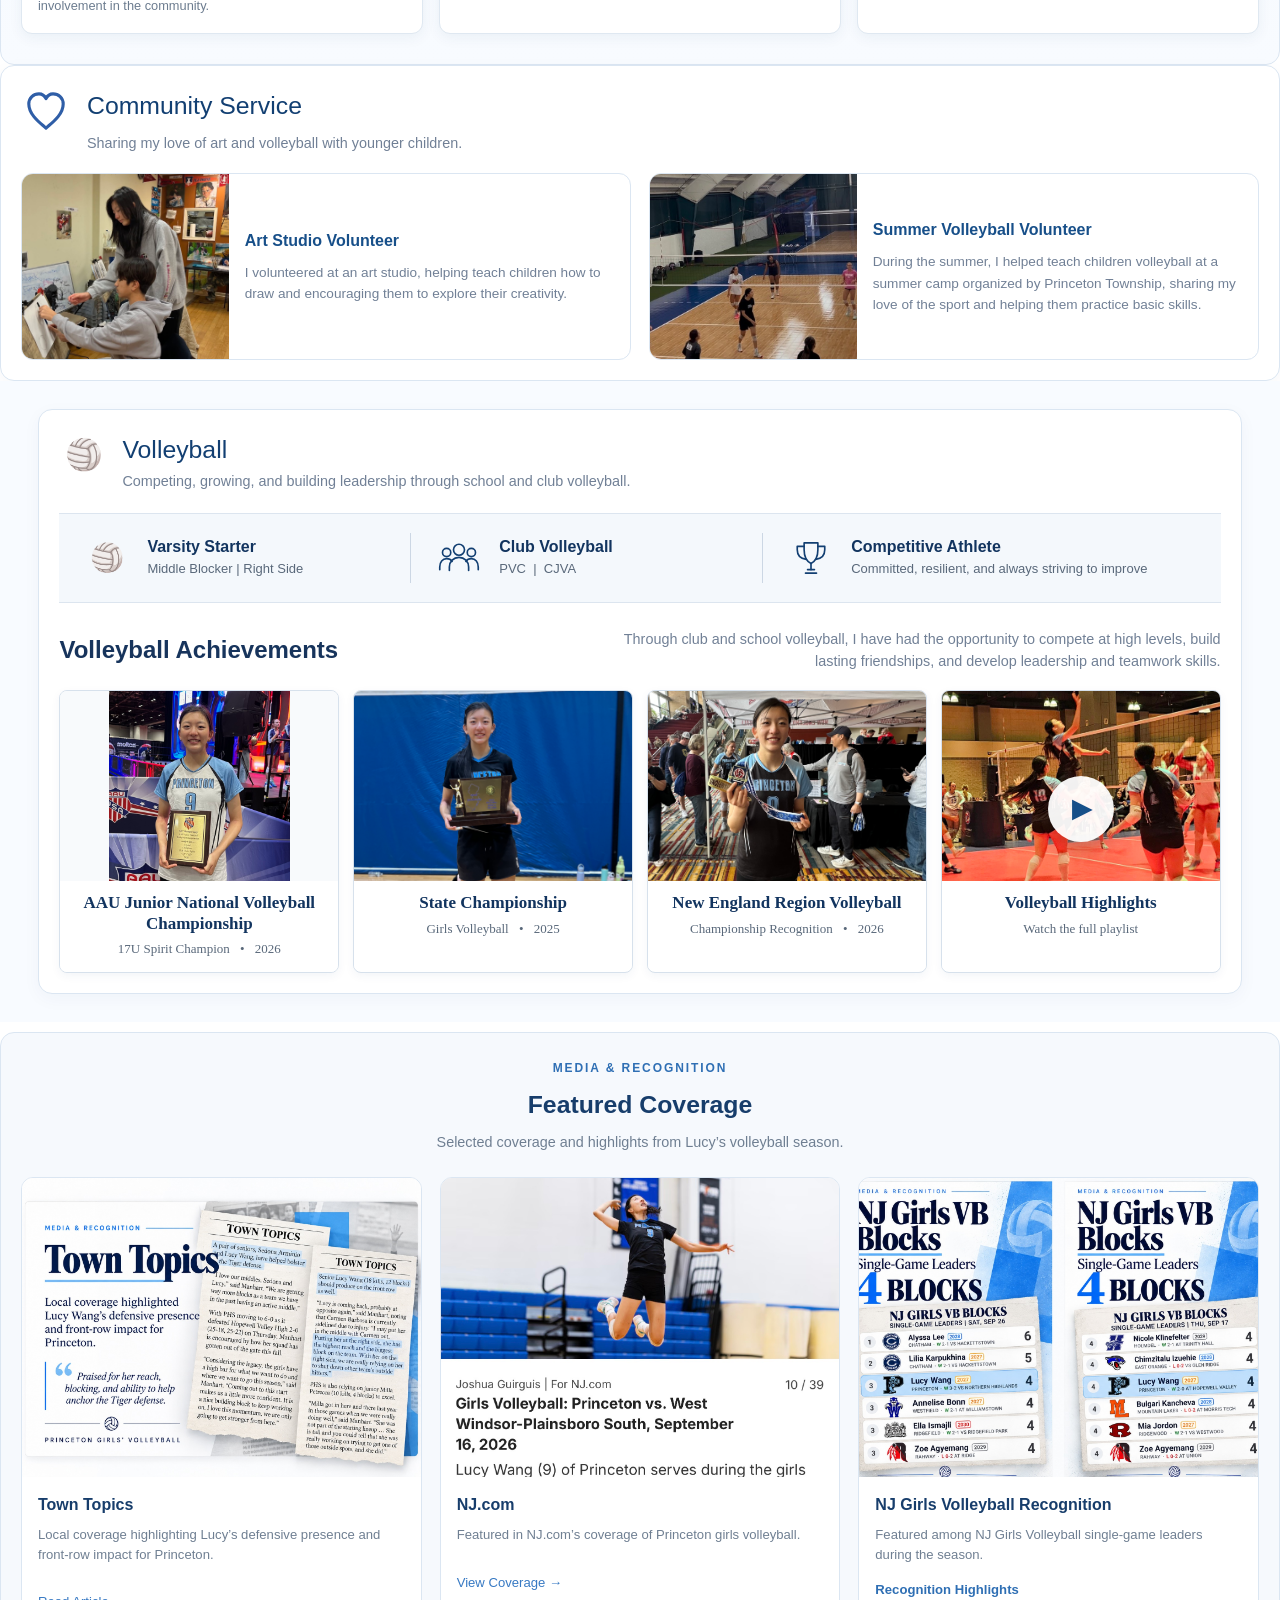
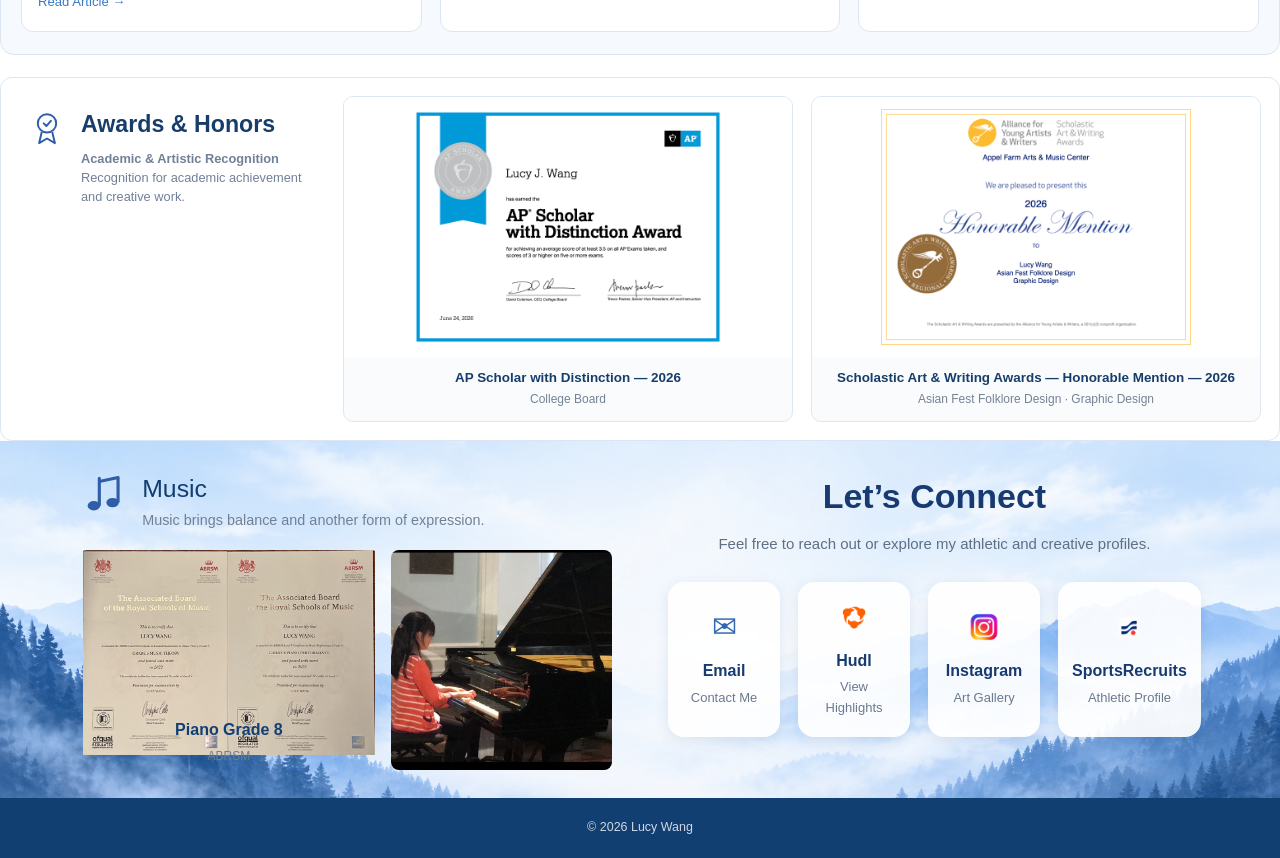
==== commit 3631da05: "Update index.html" ====
--- a/index.html
+++ b/index.html
@@ -563,7 +563,8 @@
       </a>
 
 </article>
-
+</div>
+</section>
  <!-- =========================
      LEADERSHIP & ACADEMICS
 ========================= -->
@@ -1409,8 +1410,7 @@
 </section>
  </div>
     
- </div>
-</section>
+
 <!-- =========================
      FOOTER
 ========================= -->
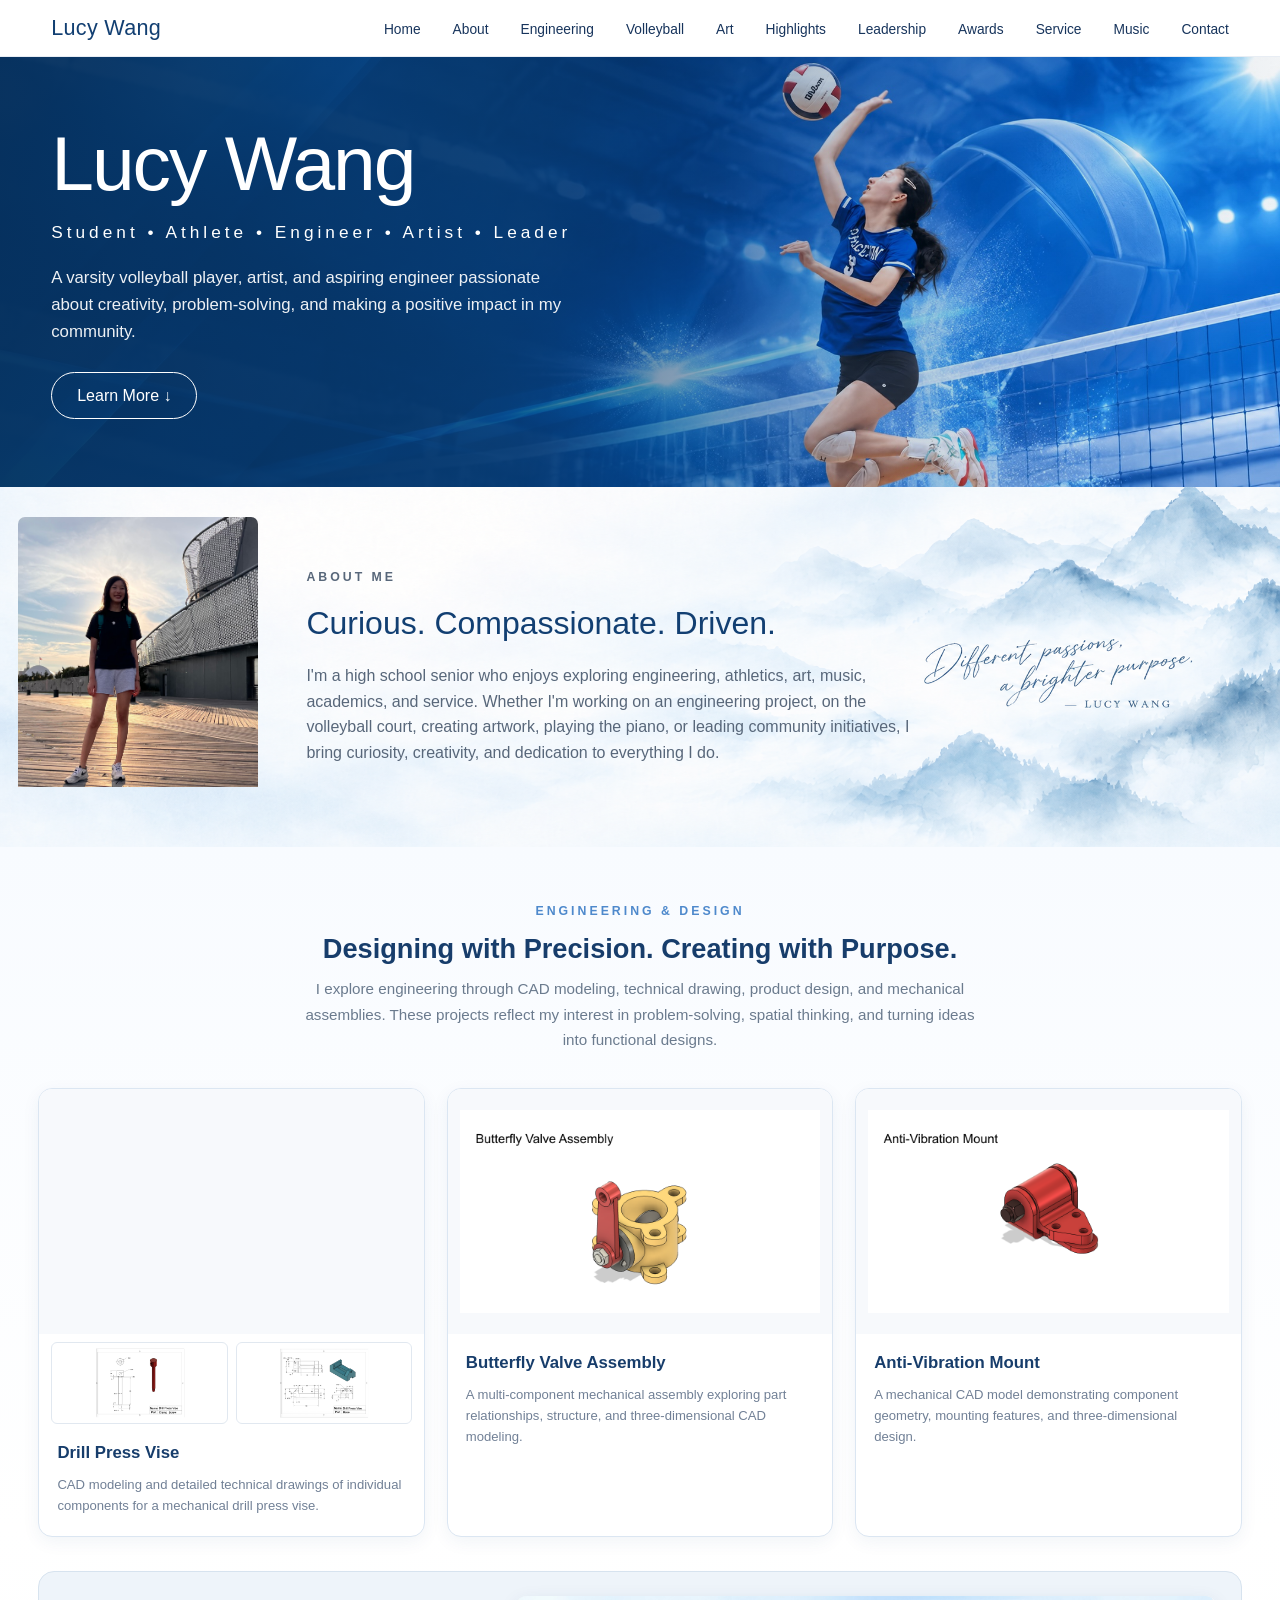
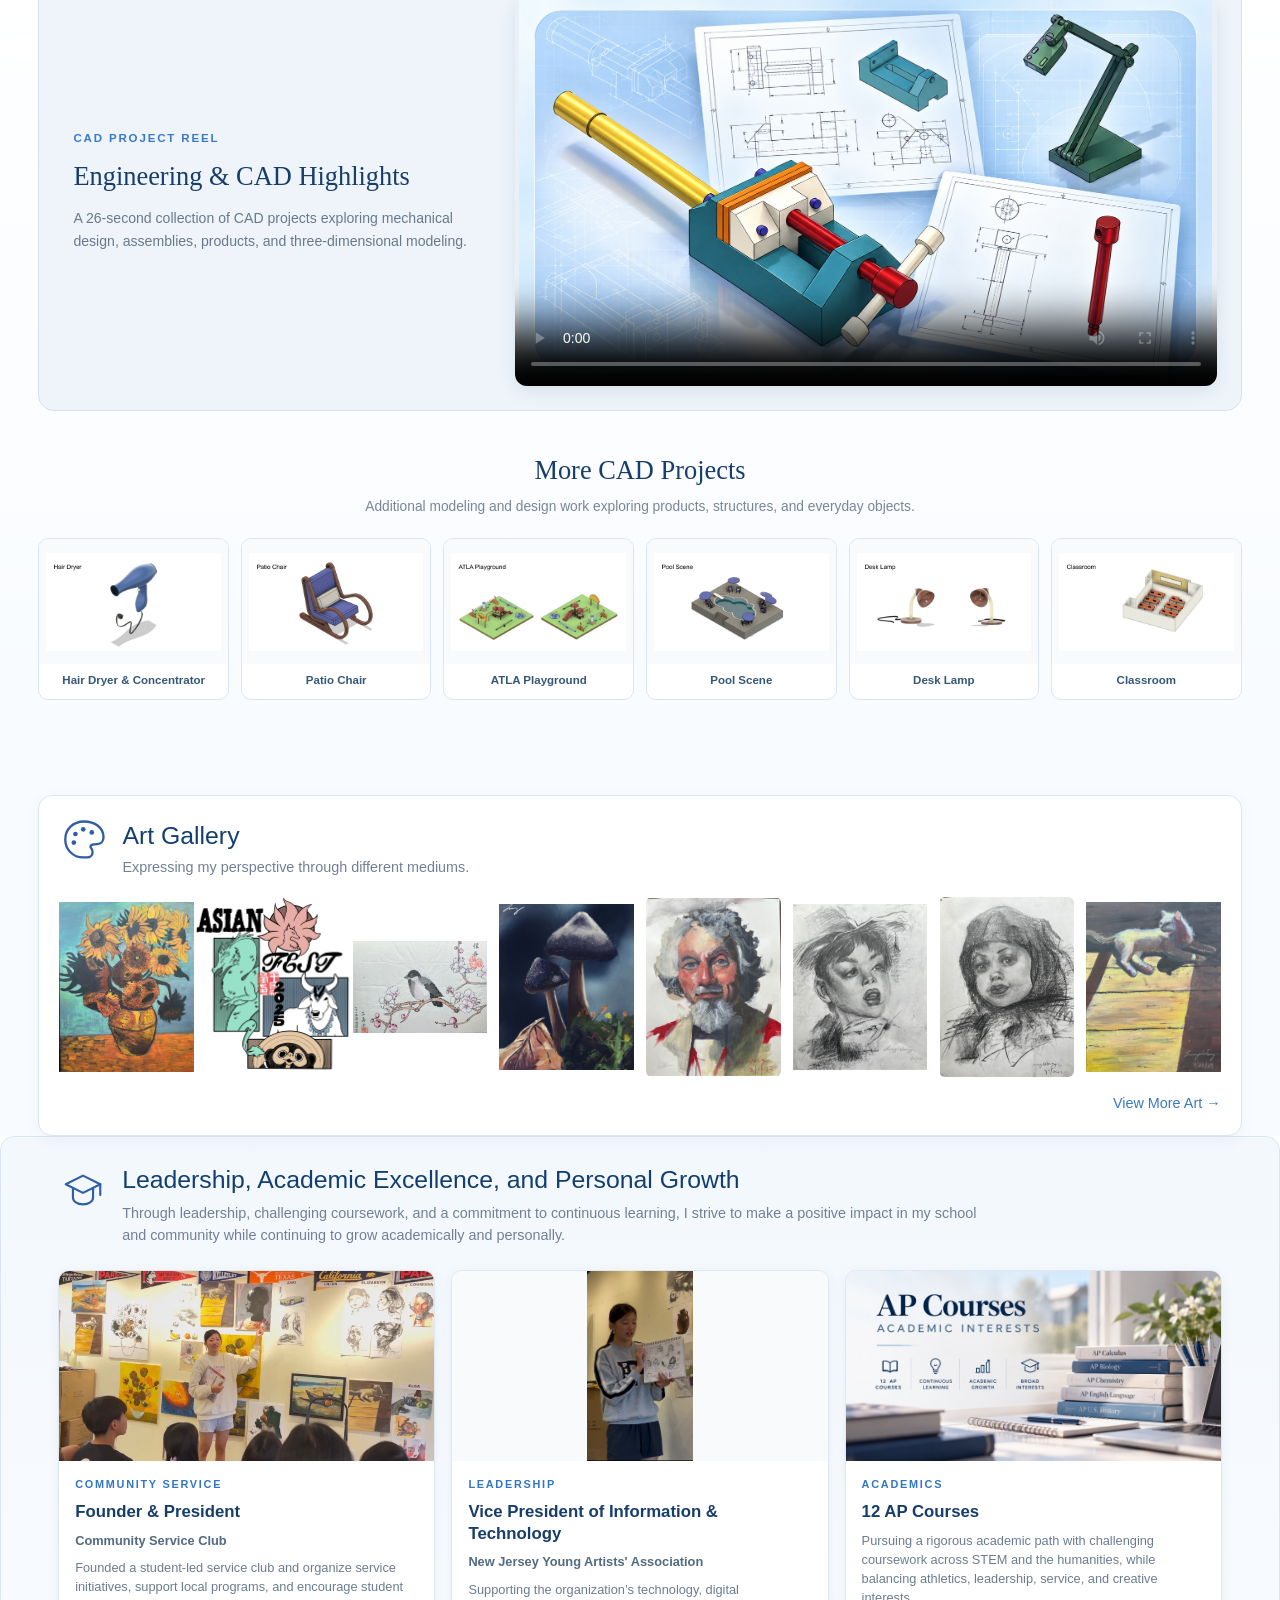
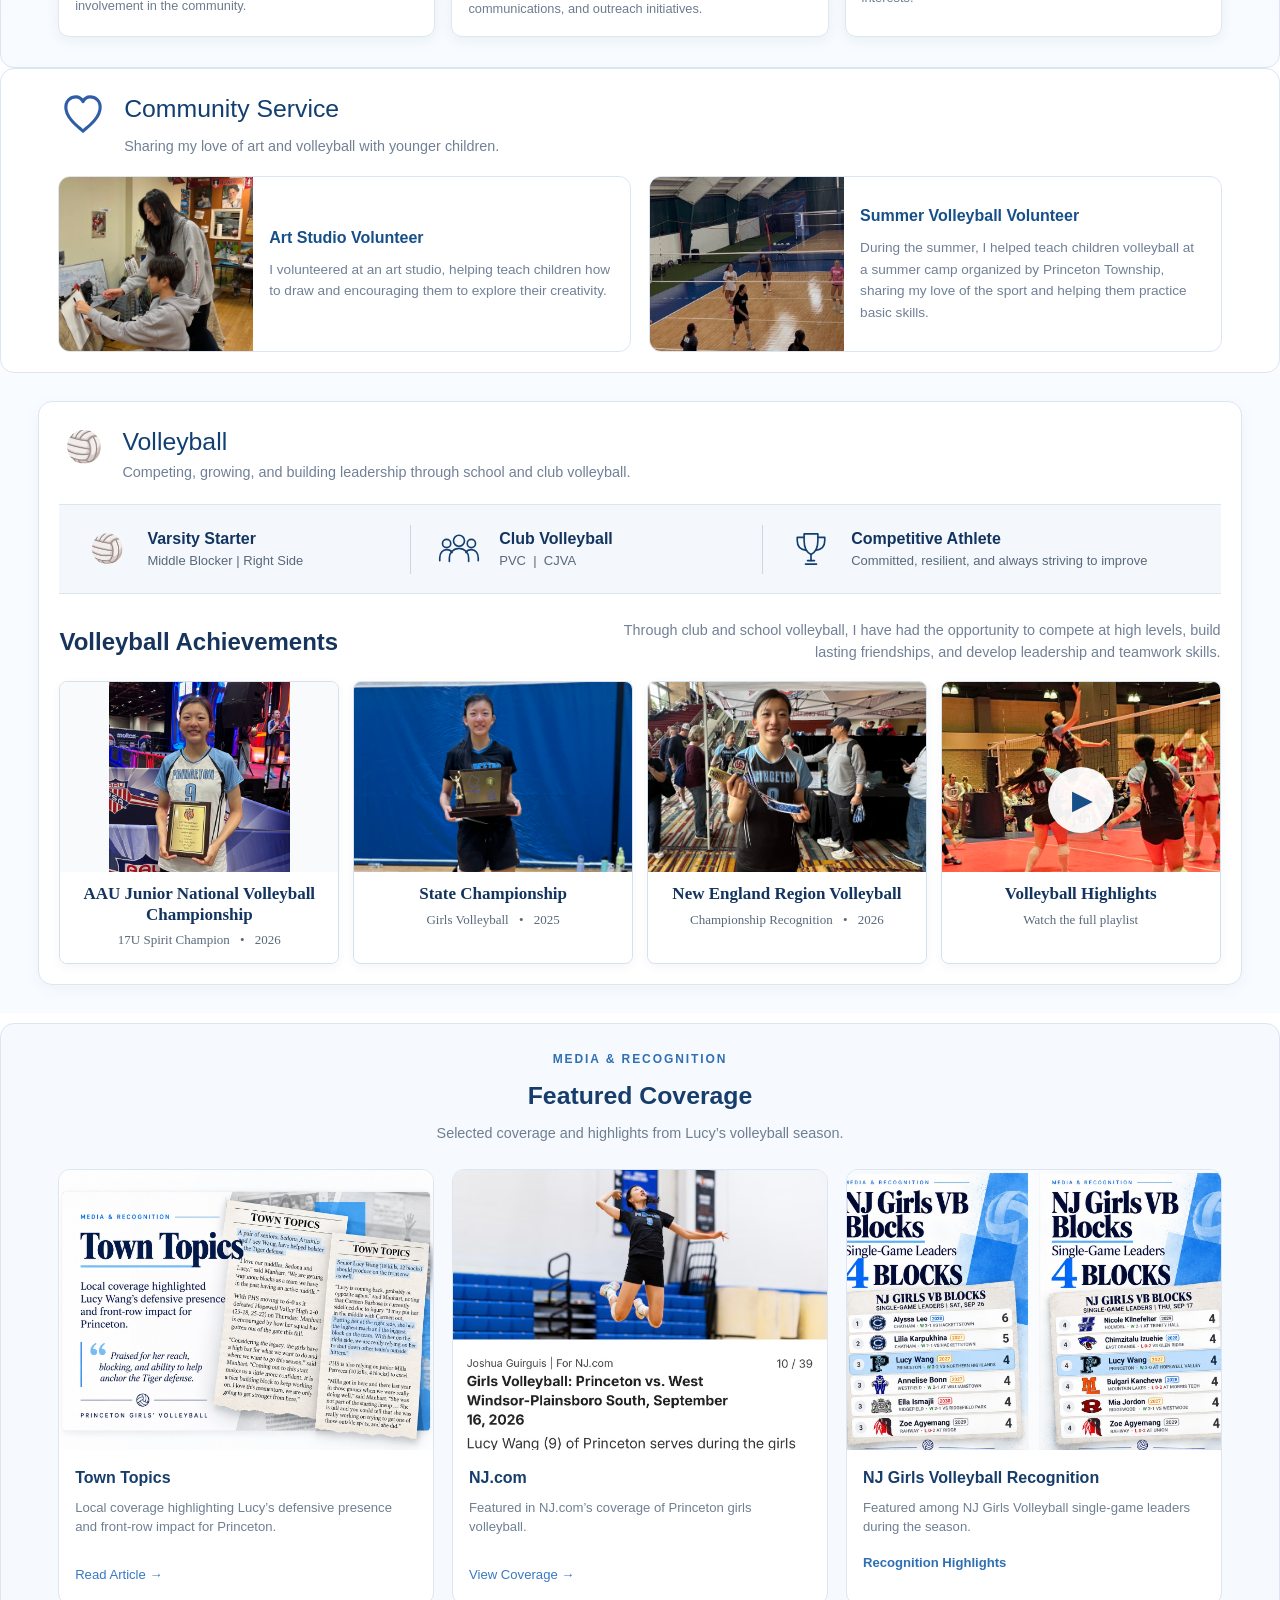
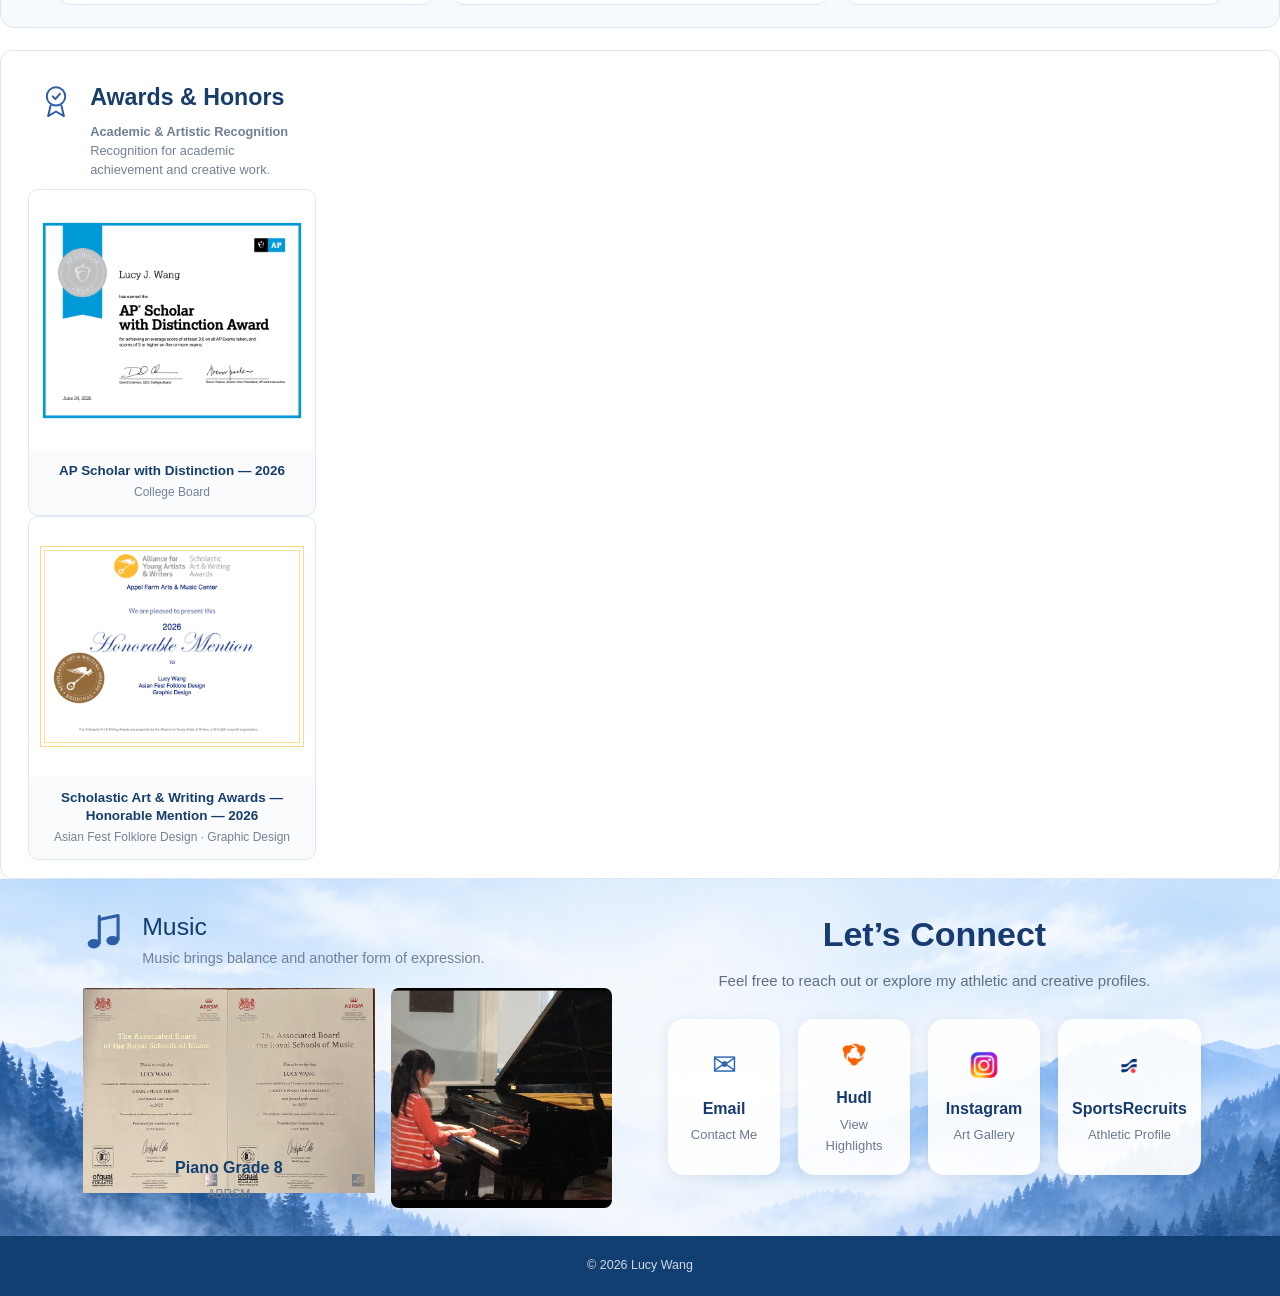
==== commit 69648f95: "Update index.html" ====
--- a/index.html
+++ b/index.html
@@ -570,7 +570,7 @@
 ========================= -->
 
 <section class="leadership-academics" id="leadership">
-
+  <div class="section-container">
   <!-- SECTION HEADER -->
   <div class="leadership-main-heading">
 
@@ -695,7 +695,8 @@
       </div>
 
     </article>
-
+  </div>
+    
   </div>
   </section>
 
@@ -703,7 +704,7 @@
      COMMUNITY SERVICE
   ========================= -->
   <section class="portfolio-card" id="service">
- 
+    <div class="section-container">
     <div class="card-heading">
 
         <span class="card-icon" aria-hidden="true">
@@ -763,7 +764,9 @@
            </p>
       </div>
     </article>
-
+  
+  </div>
+      
   </div>
 </section>
 
@@ -1086,7 +1089,7 @@
 ========================= -->
 
 <section class="media-recognition" id="highlights">
-
+    <div class="section-container">
     <div class="media-heading">
         <span>MEDIA & RECOGNITION</span>
         <h2>Featured Coverage</h2>
@@ -1181,13 +1184,14 @@
         </article>
 
     </div>
-
+      
+    </div>
 </section>  
 
 
   <!-- AWARDS & HONORS - FULL WIDTH ROW -->
  <div class="awards-honors-row" id="awards">
-   
+    <div class="section-container">
     <div class="awards-heading">
 
       <span class="awards-icon" aria-hidden="true">
@@ -1270,8 +1274,9 @@
     </article>
 
   </div>
-
-</section>
+   
+ </div>
+
   
 <!-- =========================
      MUSIC & CONTACT 
--- a/style.css
+++ b/style.css
@@ -3104,3 +3104,4 @@
   cursor: pointer;
   line-height: 1;
 }
+
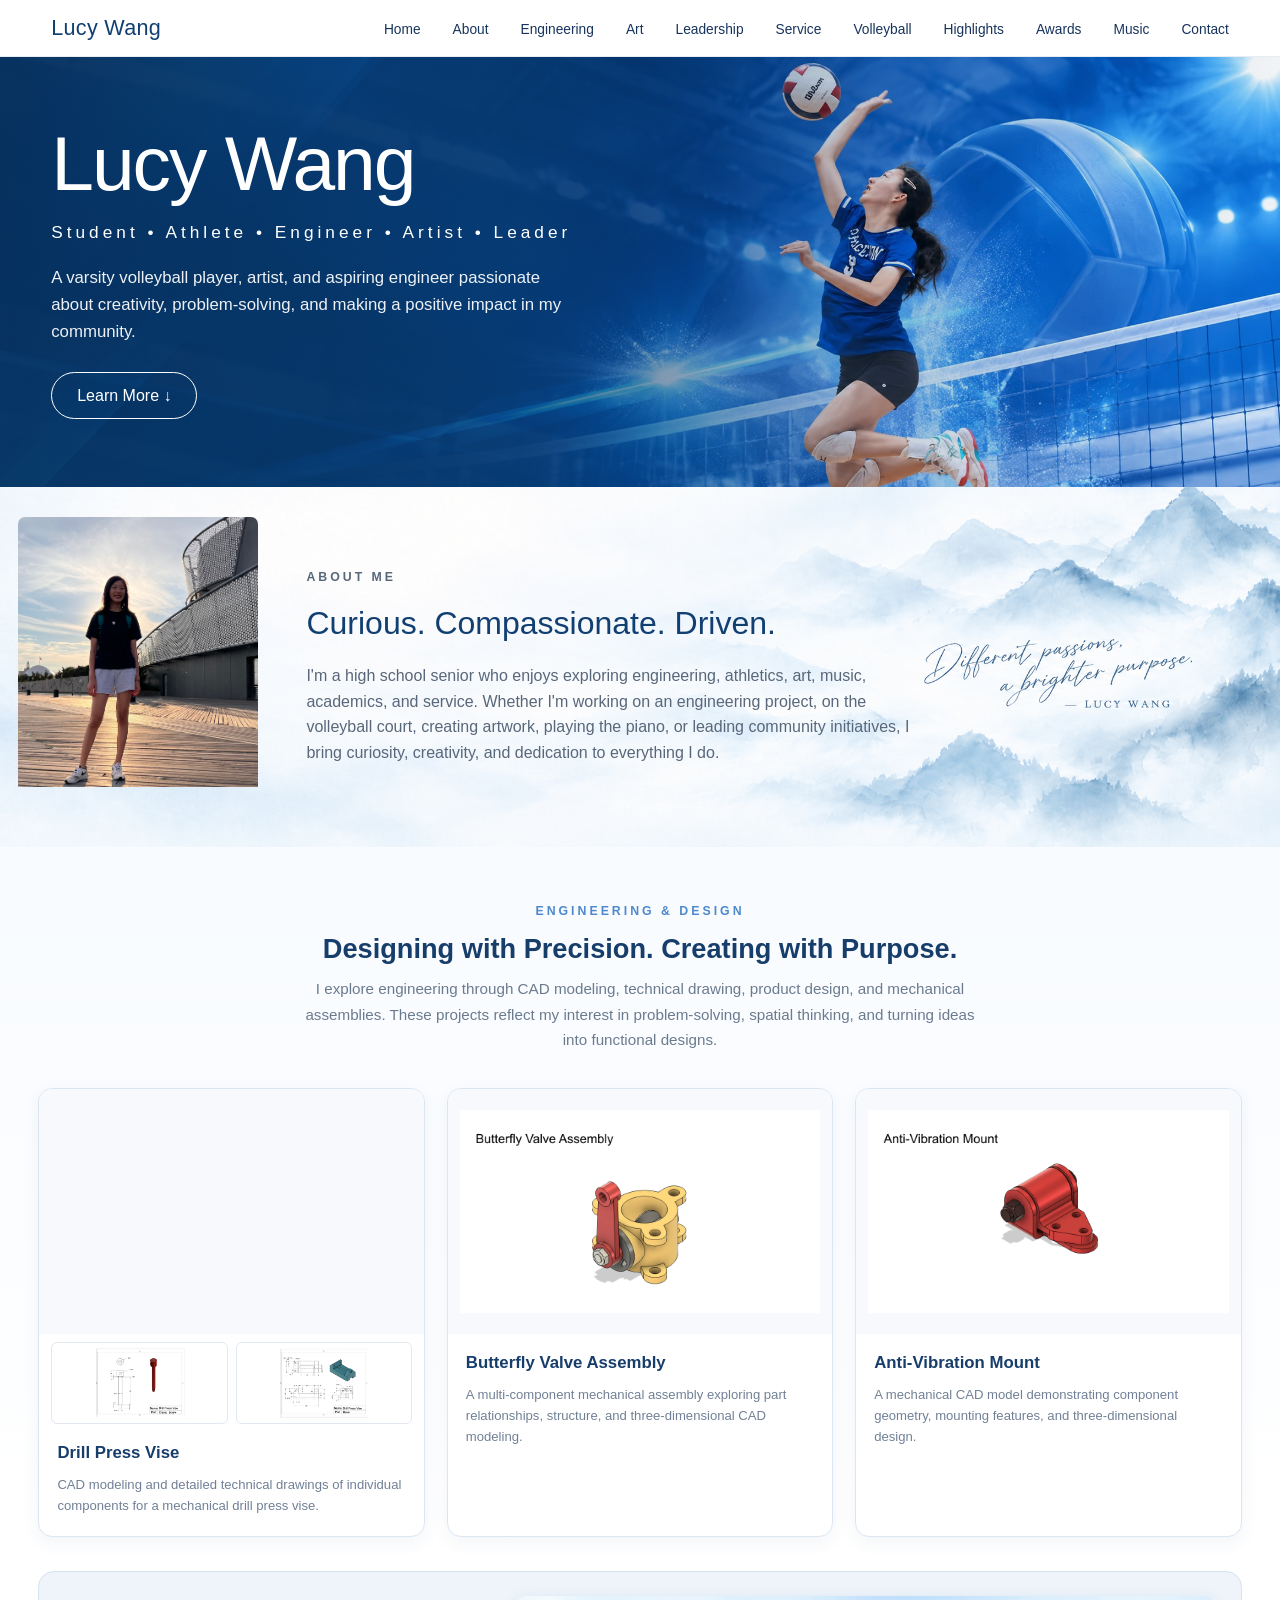
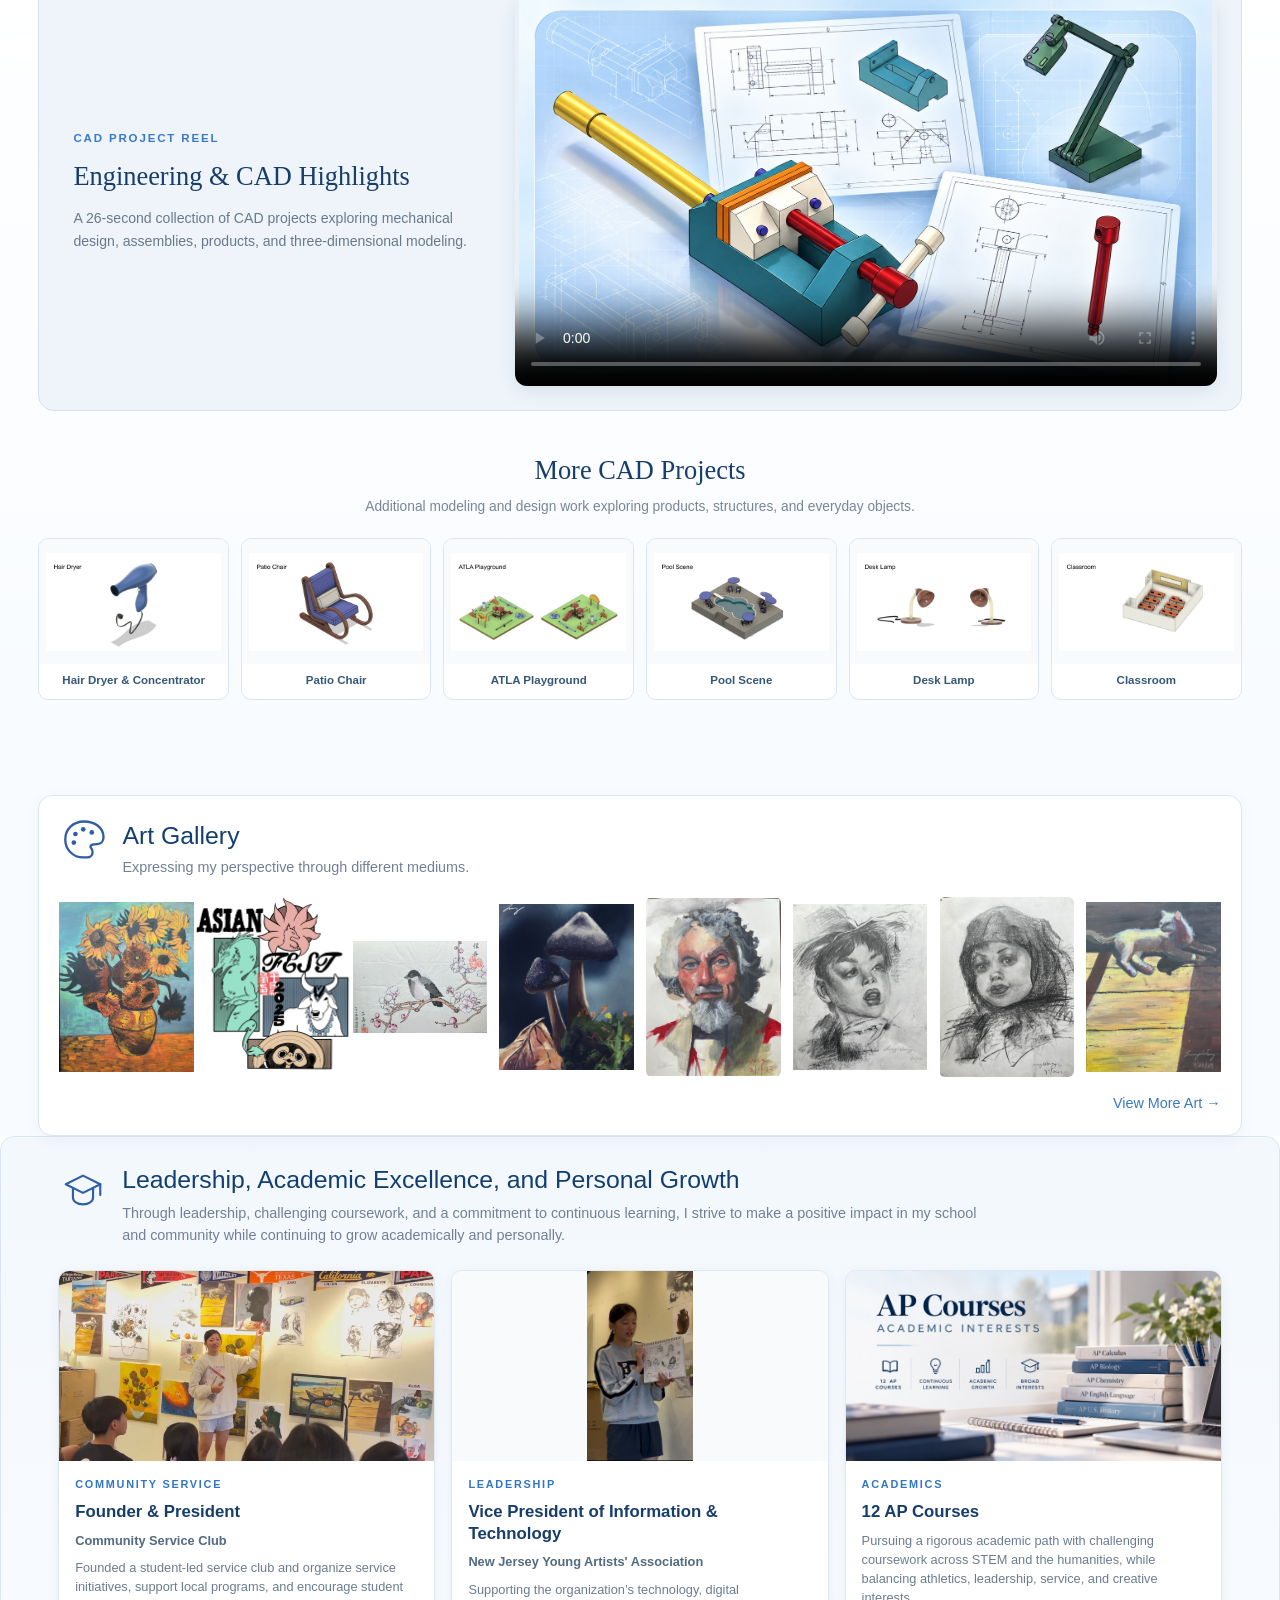
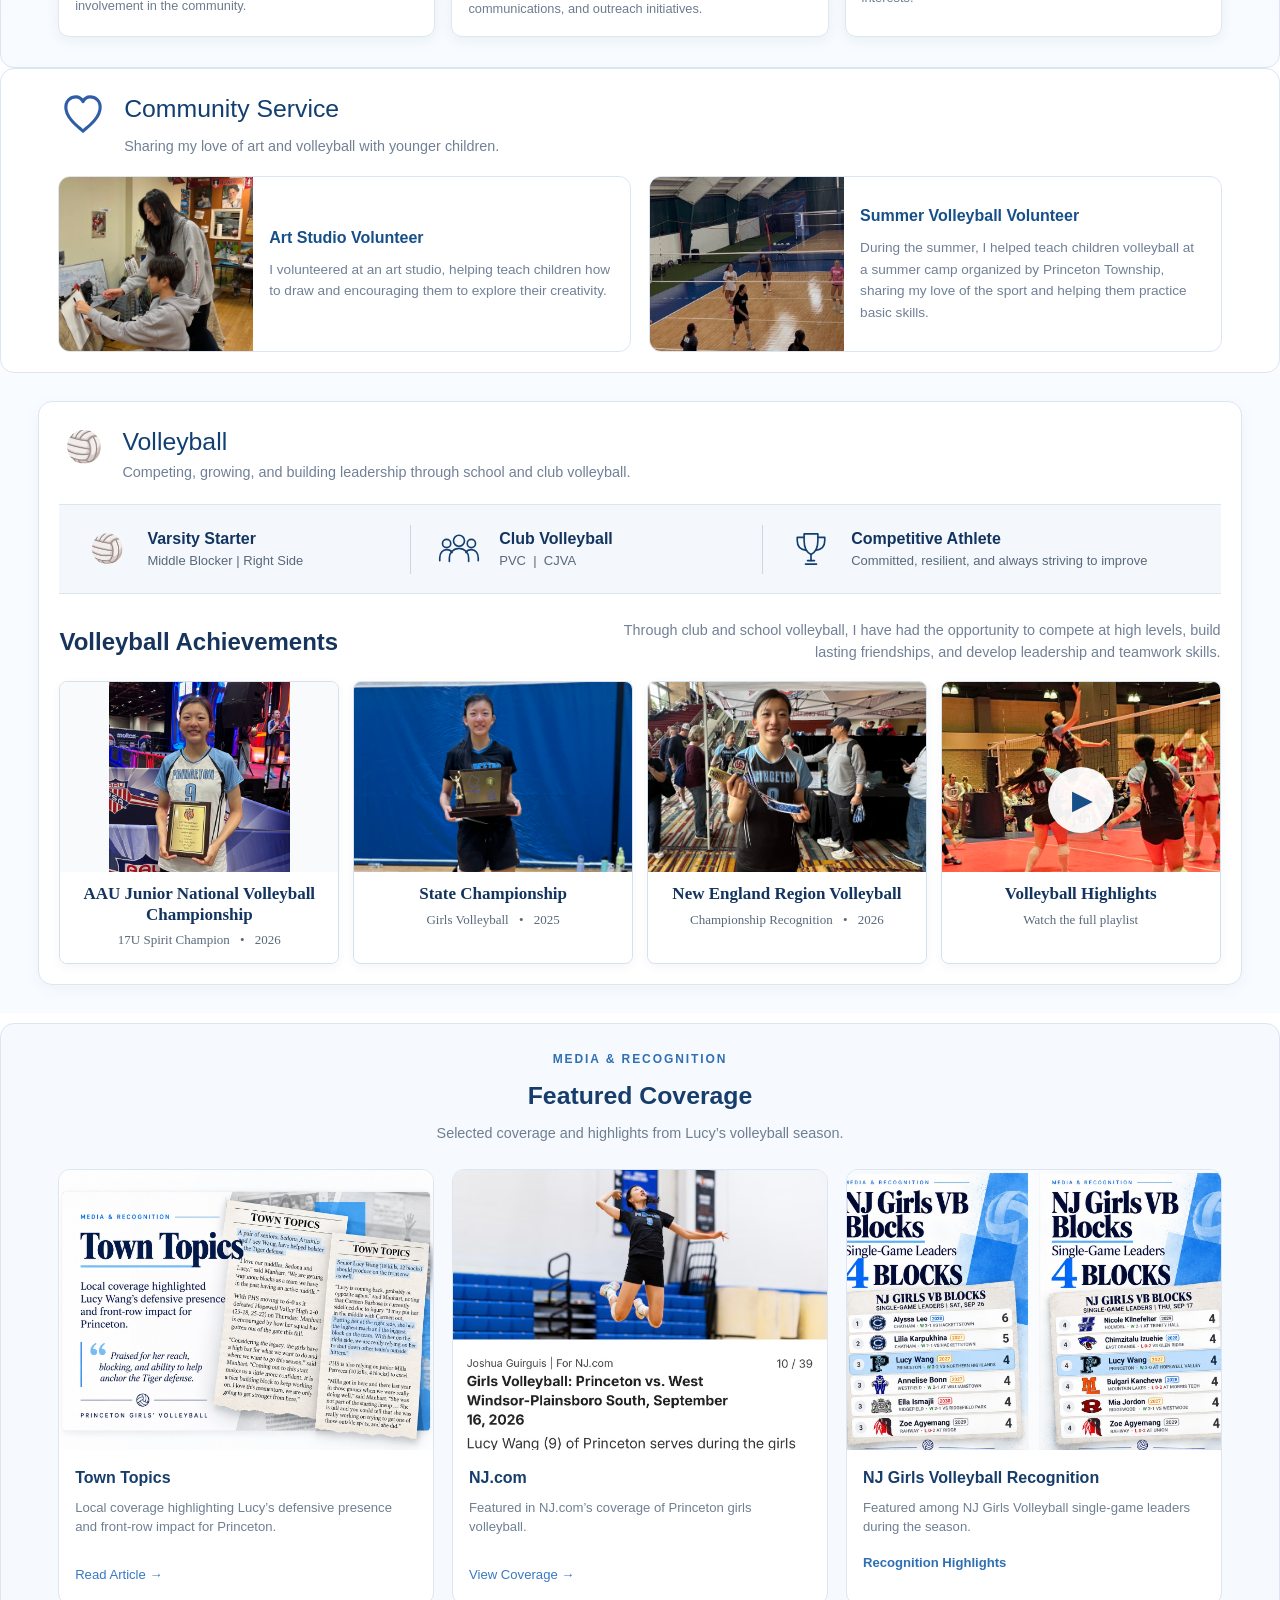
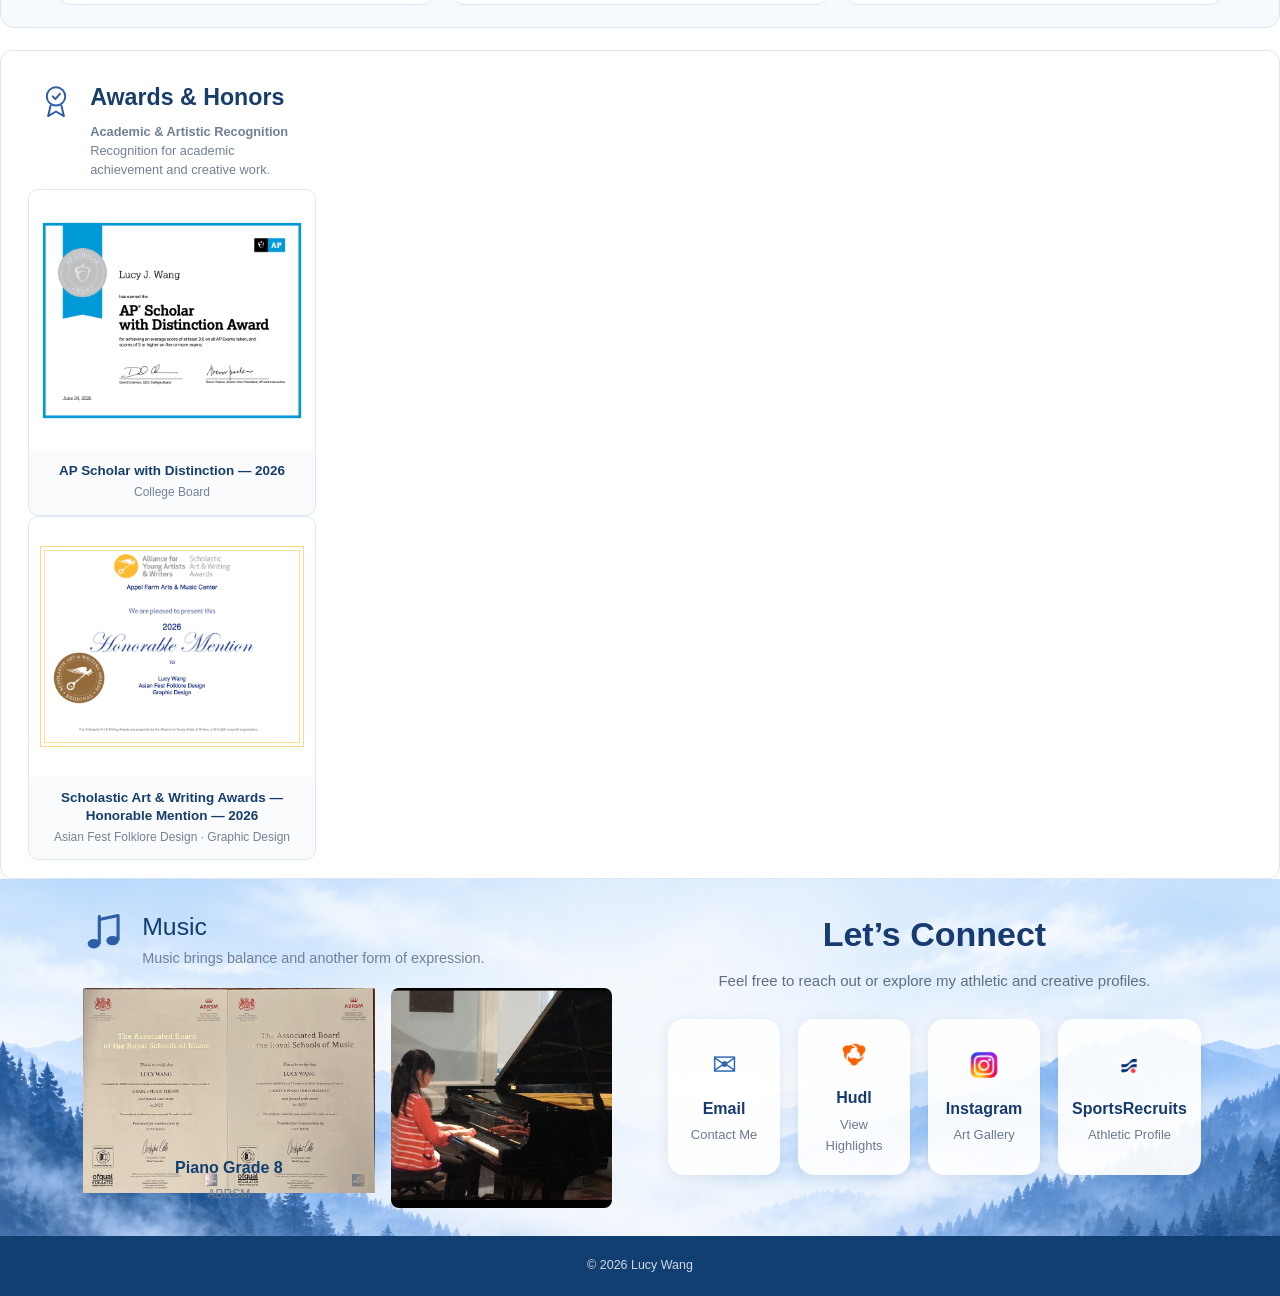
==== commit 7719eb2d: "Update index.html" ====
--- a/index.html
+++ b/index.html
@@ -94,19 +94,19 @@
       <a href="#about">About</a>
       
       <a href="#engineering">Engineering</a>
+
+       <a href="#art">Art</a>
+
+      <a href="#leadership">Leadership</a>
+
+       <a href="#service">Service</a>
       
      <a href="#volleyball-achievements">Volleyball</a>
 
-      <a href="#art">Art</a>
-      
       <a href="#highlights">Highlights</a>
       
-       <a href="#leadership">Leadership</a>
-
       <a href="#awards">Awards</a>
       
-      <a href="#service">Service</a>
-
       <a href="#music">Music</a>
 
       <a href="#contact">Contact</a>
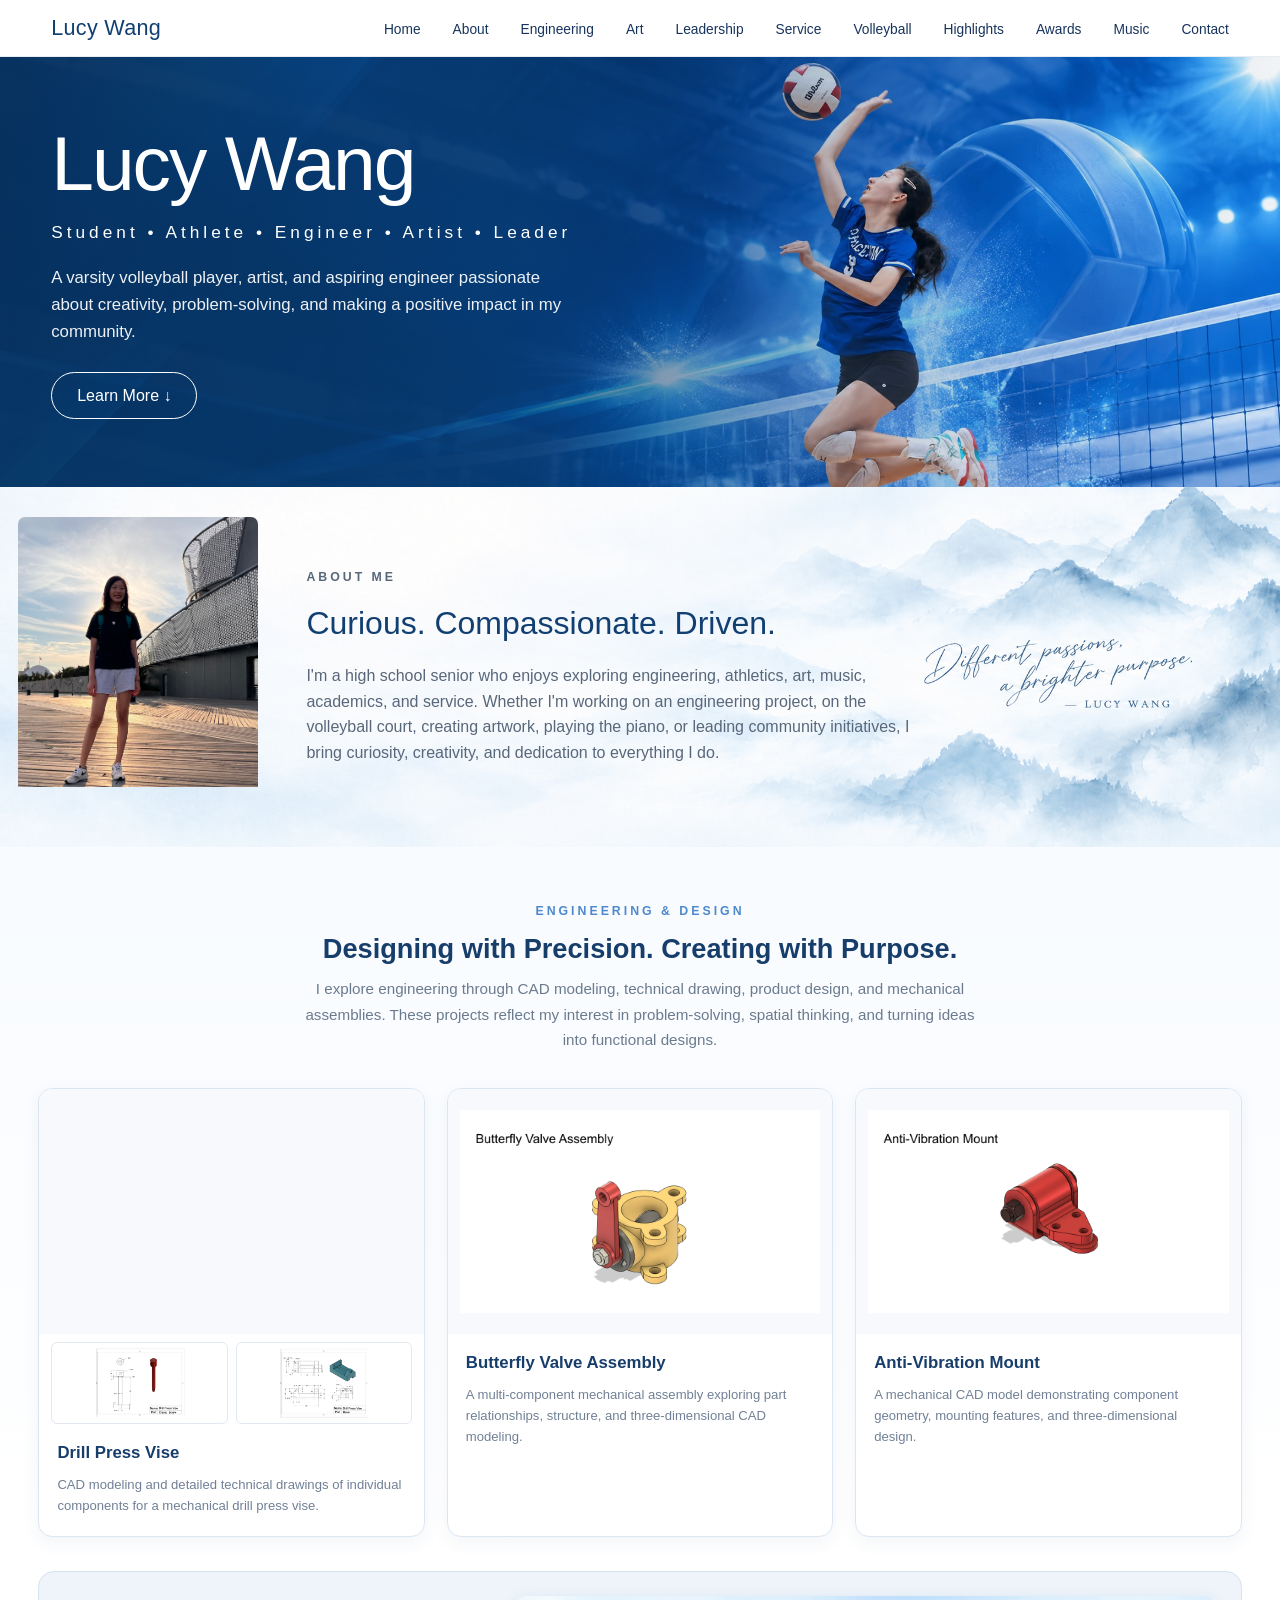
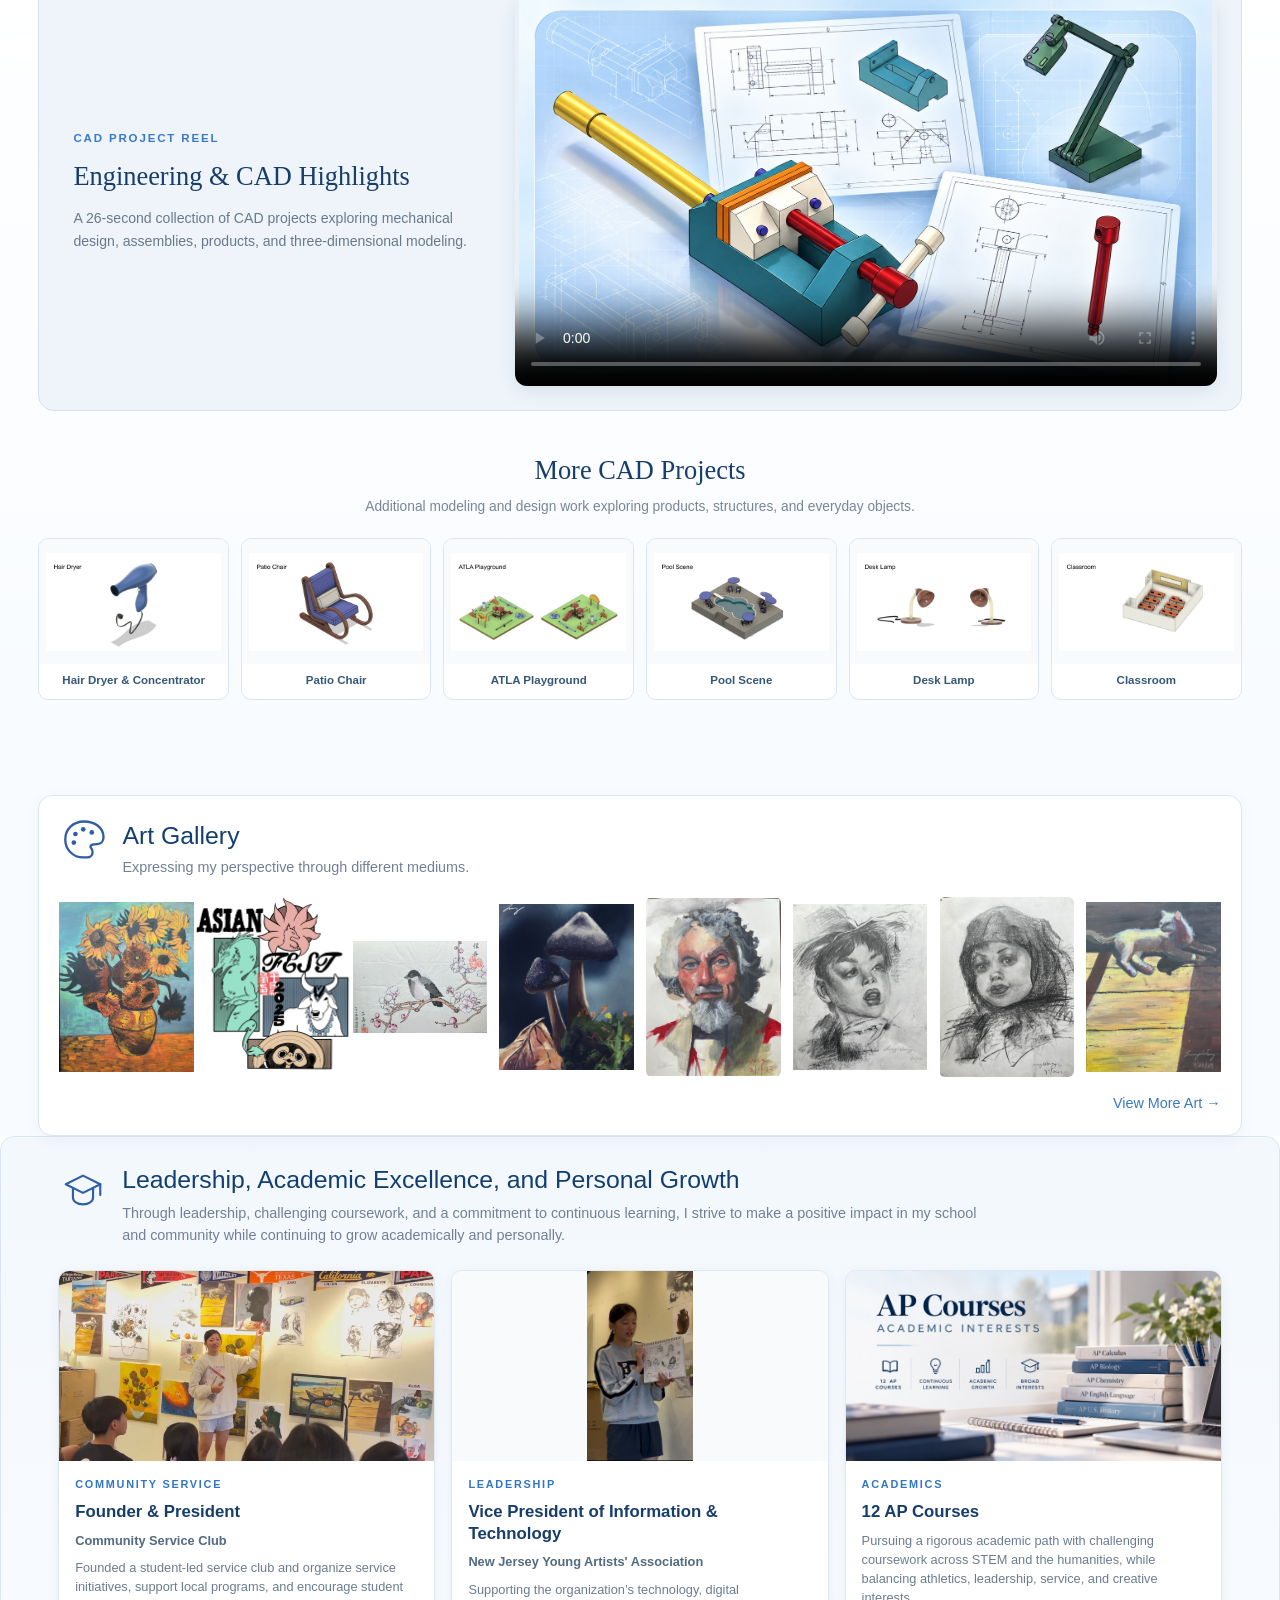
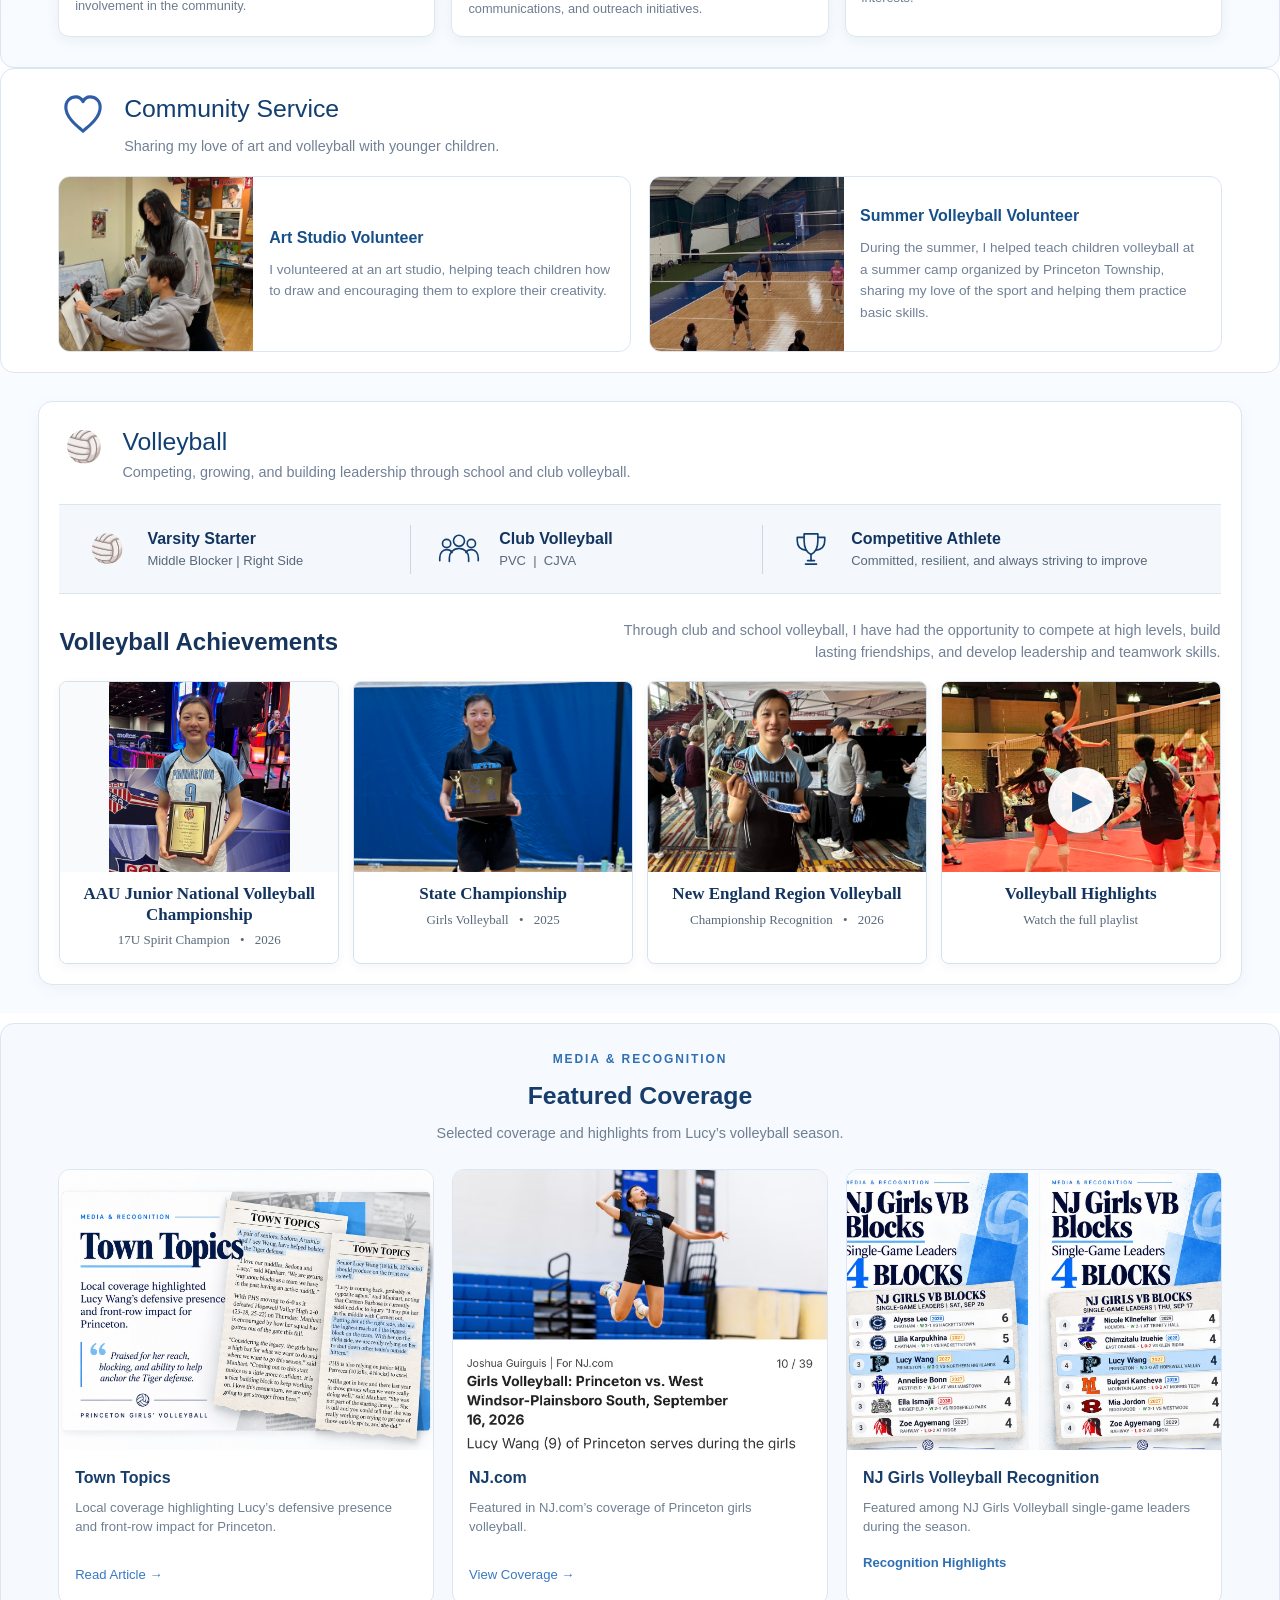
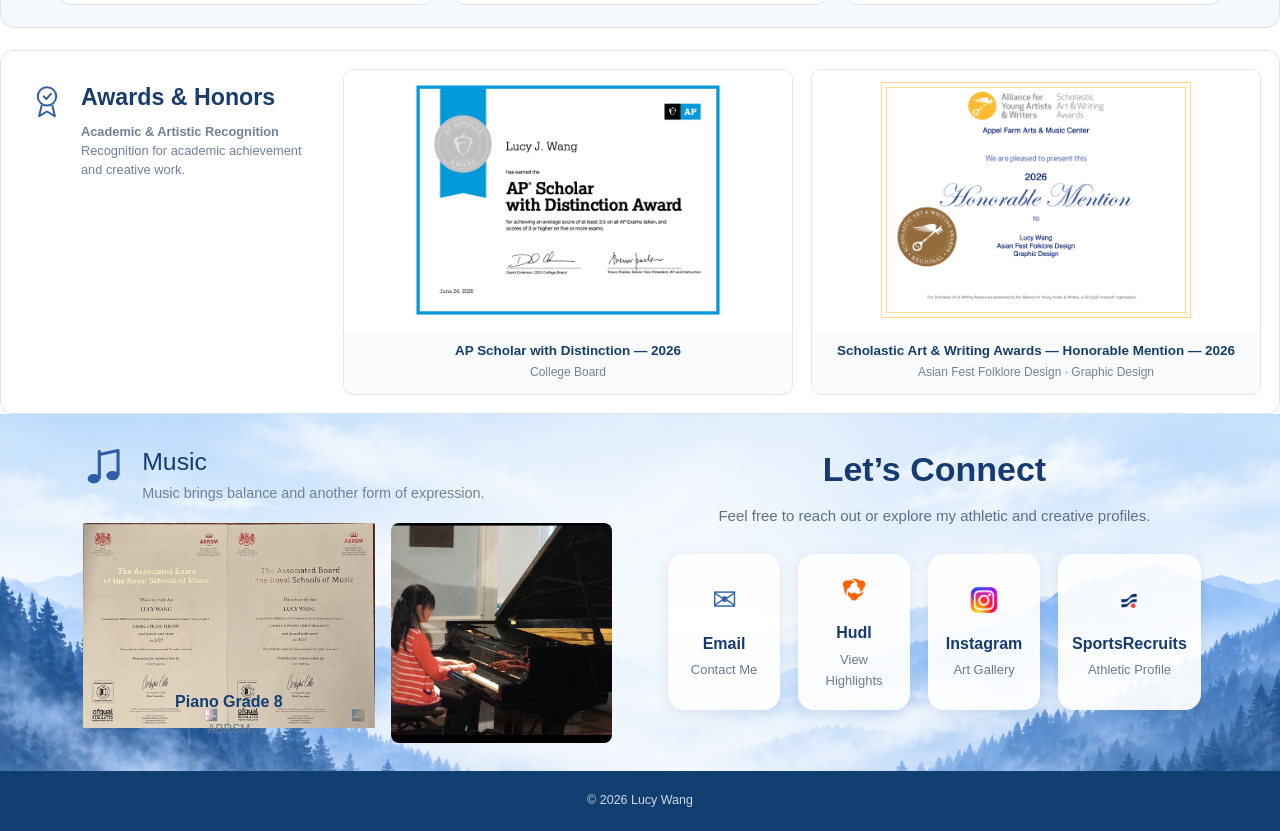
==== commit 44a0da69: "Update index.html" ====
--- a/index.html
+++ b/index.html
@@ -1191,7 +1191,7 @@
 
   <!-- AWARDS & HONORS - FULL WIDTH ROW -->
  <div class="awards-honors-row" id="awards">
-    <div class="section-container">
+    
     <div class="awards-heading">
 
       <span class="awards-icon" aria-hidden="true">
@@ -1275,7 +1275,6 @@
 
   </div>
    
- </div>
 
   
 <!-- =========================
